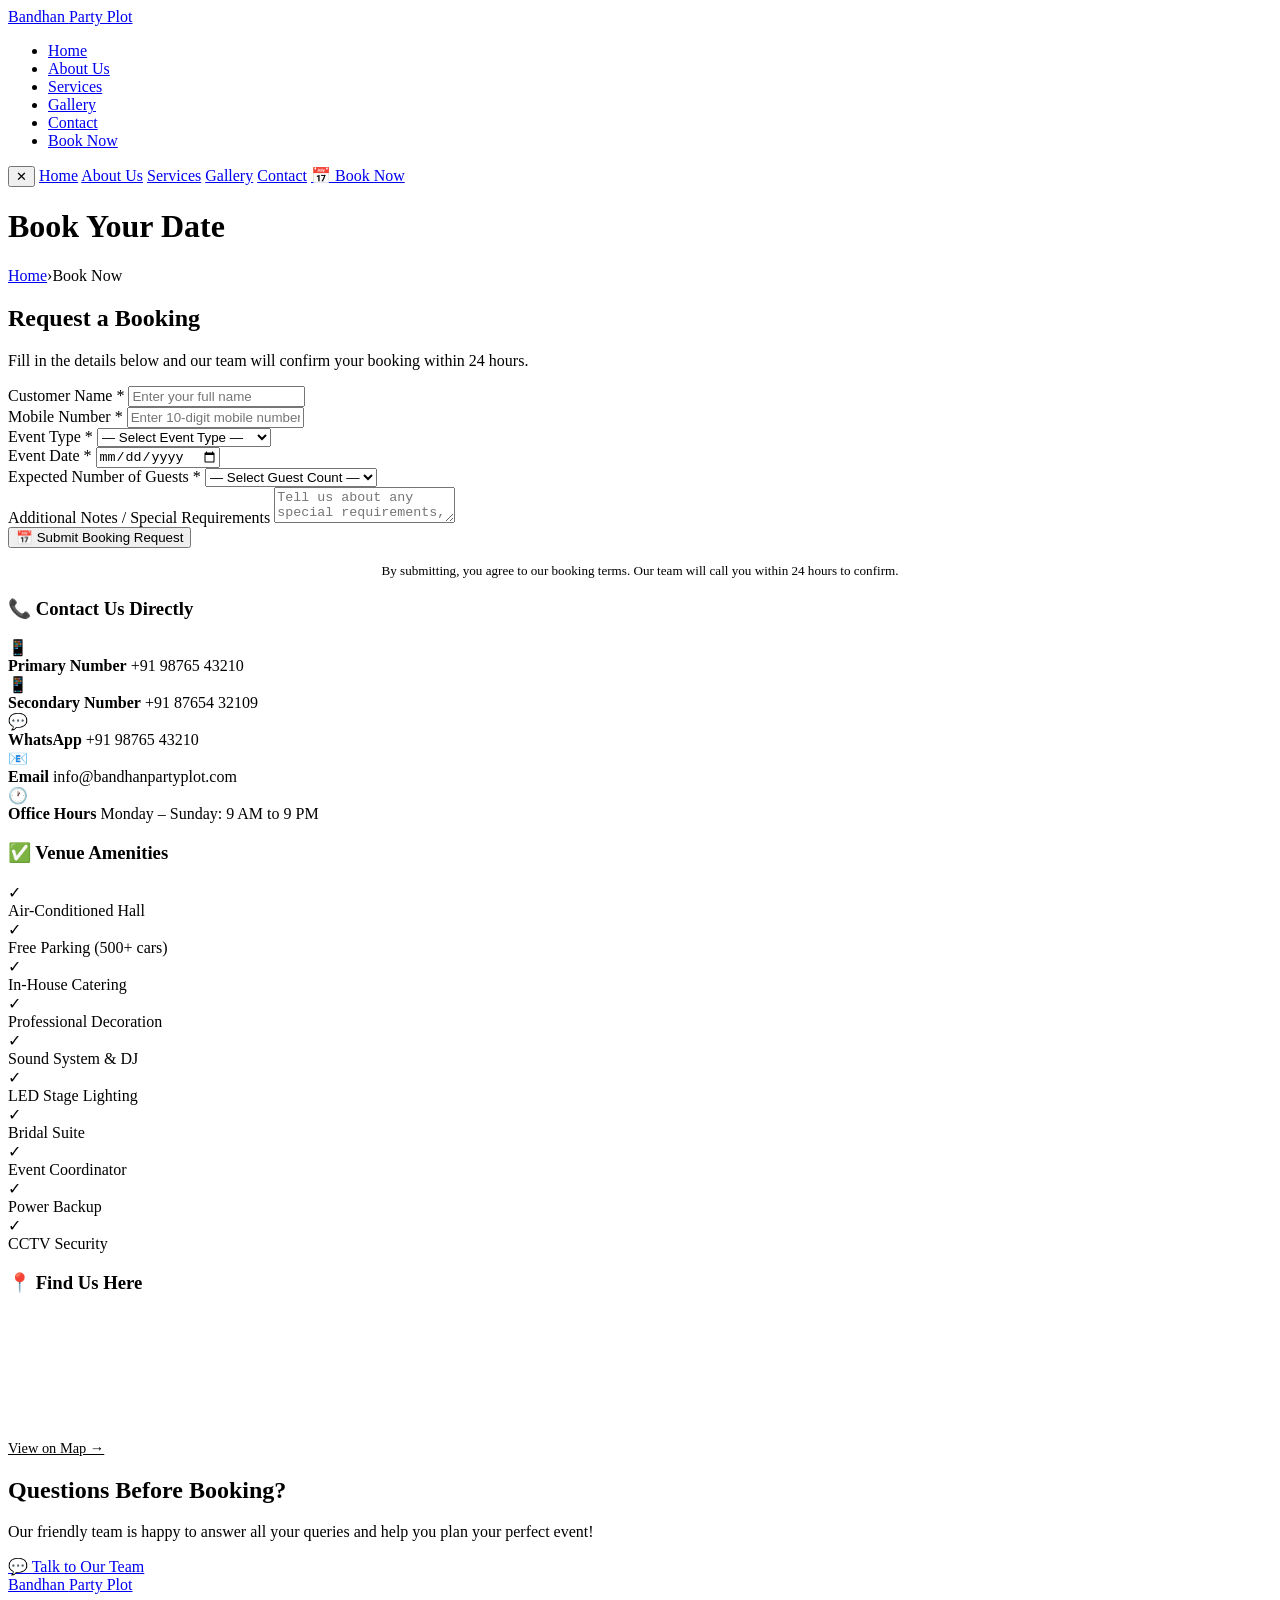
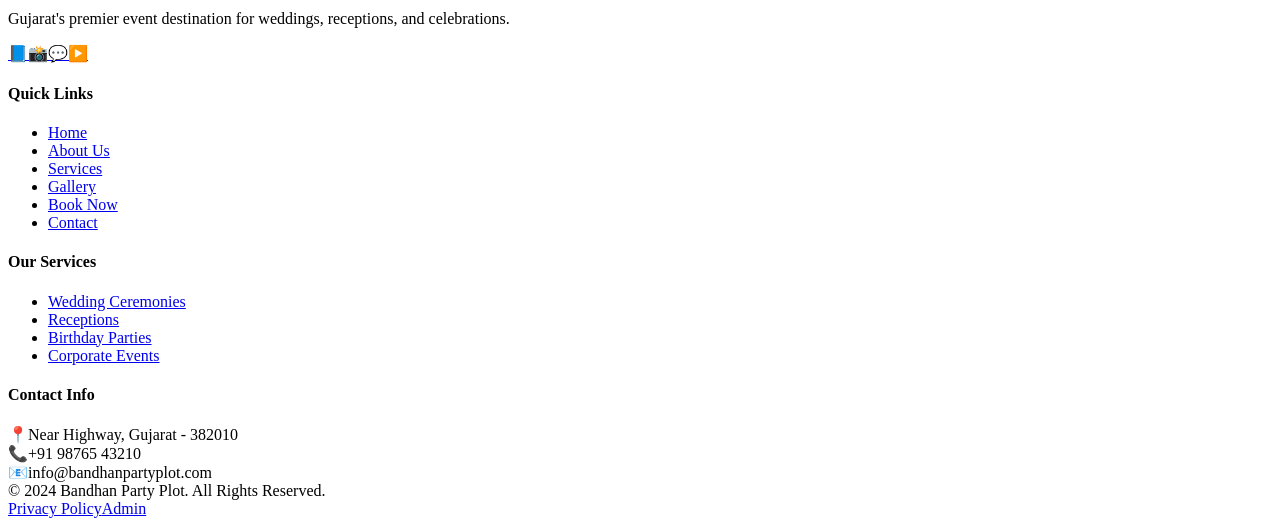
==== booking.html @ 80c77ca7 "Add files via upload" ====
<!DOCTYPE html>
<html lang="en">
<head>
  <meta charset="UTF-8" />
  <meta name="viewport" content="width=device-width, initial-scale=1.0" />
  <title>Book Now | Bandhan Party Plot - Reserve Your Event Date</title>
  <meta name="description" content="Book your event at Bandhan Party Plot online. Fill in your details and our team will confirm your booking within 24 hours. Easy online booking system." />
  <link rel="preconnect" href="https://fonts.googleapis.com" />
  <link rel="preconnect" href="https://fonts.gstatic.com" crossorigin />
  <link rel="stylesheet" href="css/style.css" />
  <link rel="icon" href="data:image/svg+xml,<svg xmlns='http://www.w3.org/2000/svg' viewBox='0 0 100 100'><text y='.9em' font-size='90'>🎪</text></svg>" />
</head>
<body>

<nav class="navbar" id="navbar">
  <div class="nav-container">
    <a href="index.html" class="nav-logo">Bandhan <span>Party Plot</span></a>
    <ul class="nav-links">
      <li><a href="index.html">Home</a></li>
      <li><a href="about.html">About Us</a></li>
      <li><a href="services.html">Services</a></li>
      <li><a href="gallery.html">Gallery</a></li>
      <li><a href="contact.html">Contact</a></li>
      <li><a href="booking.html" class="nav-cta active">Book Now</a></li>
    </ul>
    <div class="hamburger" id="hamburger"><span></span><span></span><span></span></div>
  </div>
</nav>

<div class="mobile-nav" id="mobileNav">
  <button class="mobile-nav-close" id="mobileNavClose">✕</button>
  <a href="index.html">Home</a>
  <a href="about.html">About Us</a>
  <a href="services.html">Services</a>
  <a href="gallery.html">Gallery</a>
  <a href="contact.html">Contact</a>
  <a href="booking.html">📅 Book Now</a>
</div>

<div class="page-hero">
  <div class="page-hero-content">
    <h1>Book Your Date</h1>
    <div class="breadcrumb">
      <a href="index.html">Home</a><span>›</span><span>Book Now</span>
    </div>
  </div>
</div>

<section class="booking-page section-padding">
  <div class="container">
    <div class="booking-layout">

      <!-- Booking Form -->
      <div class="booking-form-card">
        <h2>Request a Booking</h2>
        <p>Fill in the details below and our team will confirm your booking within 24 hours.</p>

        <div class="success-message" id="bookingSuccess"></div>
        <div class="error-message" id="bookingError"></div>

        <form id="bookingForm" novalidate>
          <div class="form-group">
            <label>Customer Name <span>*</span></label>
            <input type="text" id="customerName" class="form-control" placeholder="Enter your full name" required />
          </div>

          <div class="form-group">
            <label>Mobile Number <span>*</span></label>
            <input type="tel" id="mobileNumber" class="form-control" placeholder="Enter 10-digit mobile number" maxlength="10" required />
          </div>

          <div class="form-row">
            <div class="form-group">
              <label>Event Type <span>*</span></label>
              <select id="eventType" class="form-control" required>
                <option value="">— Select Event Type —</option>
                <option value="Wedding">💍 Wedding</option>
                <option value="Reception">🥂 Reception</option>
                <option value="Engagement">💎 Engagement</option>
                <option value="Birthday Party">🎂 Birthday Party</option>
                <option value="Anniversary">❤️ Anniversary</option>
                <option value="Corporate Event">🏢 Corporate Event</option>
                <option value="Cultural Program">🎭 Cultural Program</option>
                <option value="Family Gathering">👨‍👩‍👧‍👦 Family Gathering</option>
                <option value="Puja / Religious Event">🕌 Puja / Religious Event</option>
                <option value="Other">📋 Other</option>
              </select>
            </div>
            <div class="form-group">
              <label>Event Date <span>*</span></label>
              <input type="date" id="eventDate" class="form-control" required />
            </div>
          </div>

          <div class="form-group">
            <label>Expected Number of Guests <span>*</span></label>
            <select id="numGuests" class="form-control" required>
              <option value="">— Select Guest Count —</option>
              <option value="50-100">50 – 100 Guests</option>
              <option value="100-200">100 – 200 Guests</option>
              <option value="200-350">200 – 350 Guests</option>
              <option value="350-500">350 – 500 Guests</option>
              <option value="500-750">500 – 750 Guests</option>
              <option value="750-1000">750 – 1,000 Guests</option>
              <option value="1000-1500">1,000 – 1,500 Guests</option>
              <option value="1500+">1,500+ Guests</option>
            </select>
          </div>

          <div class="form-group">
            <label>Additional Notes / Special Requirements</label>
            <textarea id="notes" class="form-control" placeholder="Tell us about any special requirements, decoration preferences, catering needs, or specific arrangements you'd like..."></textarea>
          </div>

          <button type="submit" class="form-submit-btn">
            📅 Submit Booking Request
          </button>

          <p style="text-align:center;margin-top:15px;font-size:0.82rem;color:var(--gray);">
            By submitting, you agree to our booking terms. Our team will call you within 24 hours to confirm.
          </p>
        </form>
      </div>

      <!-- Sidebar -->
      <div class="booking-sidebar">
        <div class="sidebar-card">
          <h3>📞 Contact Us Directly</h3>
          <div class="contact-info-item">
            <span class="contact-info-icon">📱</span>
            <div>
              <strong>Primary Number</strong>
              <span>+91 98765 43210</span>
            </div>
          </div>
          <div class="contact-info-item">
            <span class="contact-info-icon">📱</span>
            <div>
              <strong>Secondary Number</strong>
              <span>+91 87654 32109</span>
            </div>
          </div>
          <div class="contact-info-item">
            <span class="contact-info-icon">💬</span>
            <div>
              <strong>WhatsApp</strong>
              <span>+91 98765 43210</span>
            </div>
          </div>
          <div class="contact-info-item">
            <span class="contact-info-icon">📧</span>
            <div>
              <strong>Email</strong>
              <span>info@bandhanpartyplot.com</span>
            </div>
          </div>
          <div class="contact-info-item">
            <span class="contact-info-icon">🕐</span>
            <div>
              <strong>Office Hours</strong>
              <span>Monday – Sunday: 9 AM to 9 PM</span>
            </div>
          </div>
        </div>

        <div class="sidebar-card">
          <h3>✅ Venue Amenities</h3>
          <div class="amenities-list">
            <div class="amenity-item"><div class="amenity-check">✓</div>Air-Conditioned Hall</div>
            <div class="amenity-item"><div class="amenity-check">✓</div>Free Parking (500+ cars)</div>
            <div class="amenity-item"><div class="amenity-check">✓</div>In-House Catering</div>
            <div class="amenity-item"><div class="amenity-check">✓</div>Professional Decoration</div>
            <div class="amenity-item"><div class="amenity-check">✓</div>Sound System & DJ</div>
            <div class="amenity-item"><div class="amenity-check">✓</div>LED Stage Lighting</div>
            <div class="amenity-item"><div class="amenity-check">✓</div>Bridal Suite</div>
            <div class="amenity-item"><div class="amenity-check">✓</div>Event Coordinator</div>
            <div class="amenity-item"><div class="amenity-check">✓</div>Power Backup</div>
            <div class="amenity-item"><div class="amenity-check">✓</div>CCTV Security</div>
          </div>
        </div>

        <div class="sidebar-card" style="background:linear-gradient(135deg,var(--maroon),var(--maroon-dark));color:var(--white);">
          <h3 style="color:var(--gold-light);">📍 Find Us Here</h3>
          <p style="color:rgba(255,255,255,0.8);font-size:0.9rem;line-height:1.7;">
            Near Highway, Opposite City Mall,<br>
            Gujarat – 382010<br><br>
            <strong style="color:var(--gold);">Landmark:</strong> Next to Petrol Pump, City Entry Road
          </p>
          <a href="contact.html" style="display:inline-block;margin-top:15px;color:var(--gold-light);font-size:0.9rem;text-decoration:underline;">View on Map →</a>
        </div>
      </div>

    </div>
  </div>
</section>

<section class="cta-section">
  <div class="container">
    <h2>Questions Before Booking?</h2>
    <p>Our friendly team is happy to answer all your queries and help you plan your perfect event!</p>
    <a href="contact.html" class="btn btn-lg">💬 Talk to Our Team</a>
  </div>
</section>

<footer>
  <div class="footer-main">
    <div class="container">
      <div class="footer-grid">
        <div class="footer-brand">
          <a href="index.html" class="nav-logo">Bandhan <span>Party Plot</span></a>
          <p>Gujarat's premier event destination for weddings, receptions, and celebrations.</p>
          <div class="footer-social">
            <a href="#">📘</a><a href="#">📸</a><a href="#">💬</a><a href="#">▶️</a>
          </div>
        </div>
        <div class="footer-col">
          <h4>Quick Links</h4>
          <ul class="footer-links">
            <li><a href="index.html">Home</a></li>
            <li><a href="about.html">About Us</a></li>
            <li><a href="services.html">Services</a></li>
            <li><a href="gallery.html">Gallery</a></li>
            <li><a href="booking.html">Book Now</a></li>
            <li><a href="contact.html">Contact</a></li>
          </ul>
        </div>
        <div class="footer-col">
          <h4>Our Services</h4>
          <ul class="footer-links">
            <li><a href="services.html">Wedding Ceremonies</a></li>
            <li><a href="services.html">Receptions</a></li>
            <li><a href="services.html">Birthday Parties</a></li>
            <li><a href="services.html">Corporate Events</a></li>
          </ul>
        </div>
        <div class="footer-col">
          <h4>Contact Info</h4>
          <div class="footer-contact-item"><span>📍</span><span>Near Highway, Gujarat - 382010</span></div>
          <div class="footer-contact-item"><span>📞</span><span>+91 98765 43210</span></div>
          <div class="footer-contact-item"><span>📧</span><span>info@bandhanpartyplot.com</span></div>
        </div>
      </div>
    </div>
  </div>
  <div class="footer-bottom">
    <div class="container">
      <div class="footer-bottom-inner">
        <span>© 2024 Bandhan Party Plot. All Rights Reserved.</span>
        <div class="footer-bottom-links">
          <a href="#">Privacy Policy</a><a href="admin.html">Admin</a>
        </div>
      </div>
    </div>
  </div>
</footer>

<script src="js/main.js"></script>
</body>
</html>
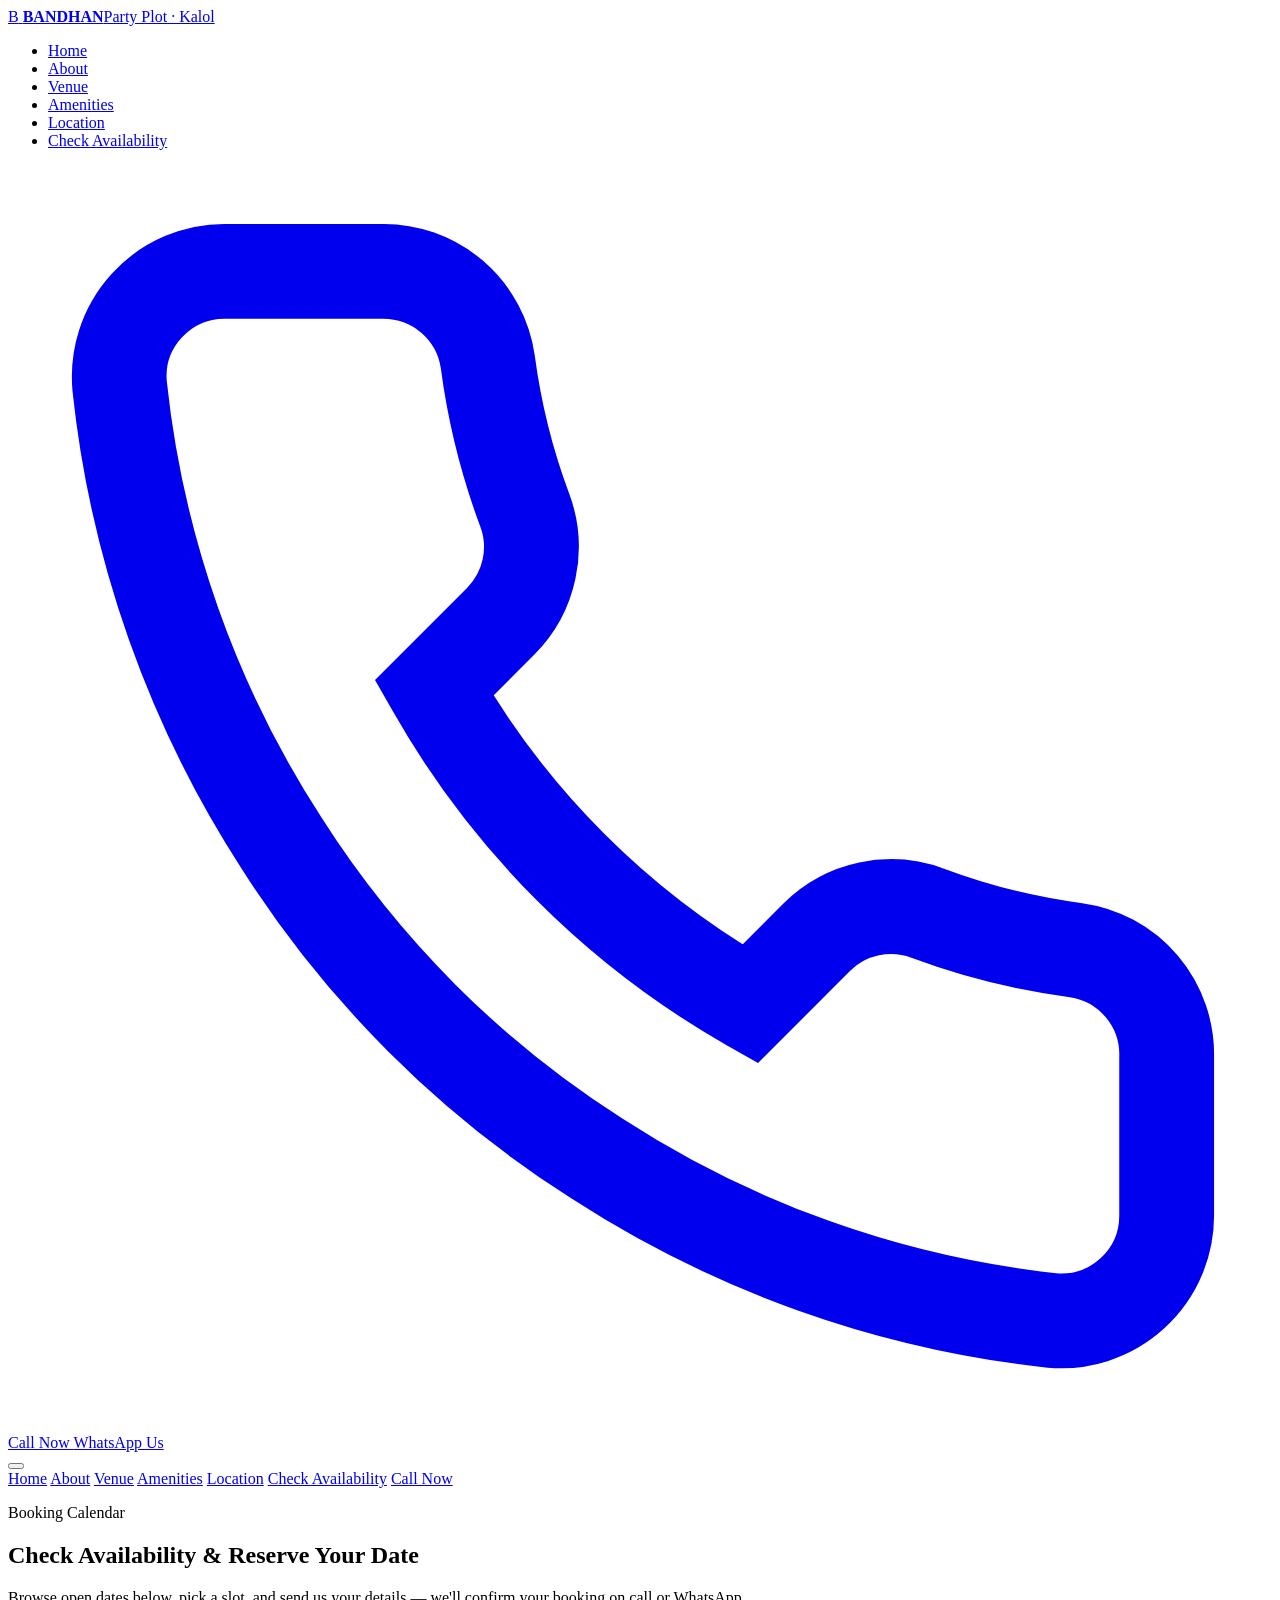
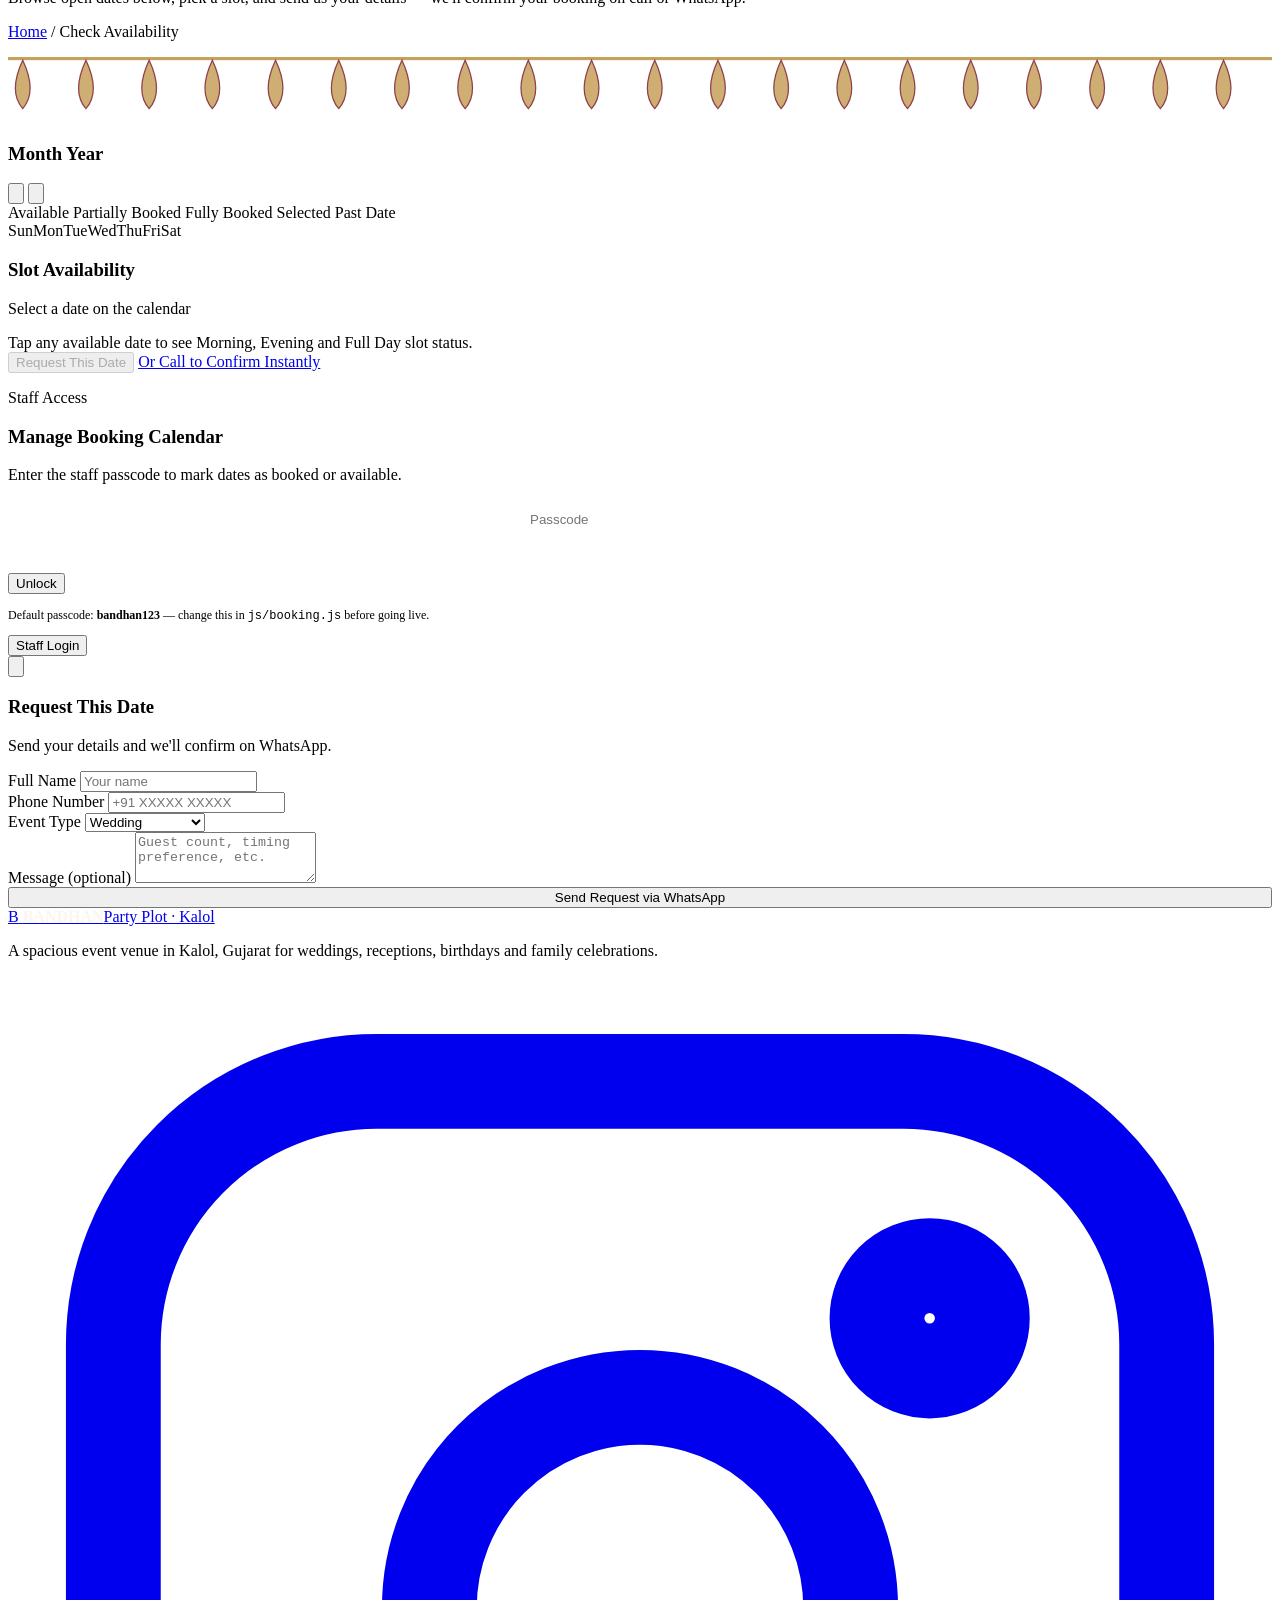
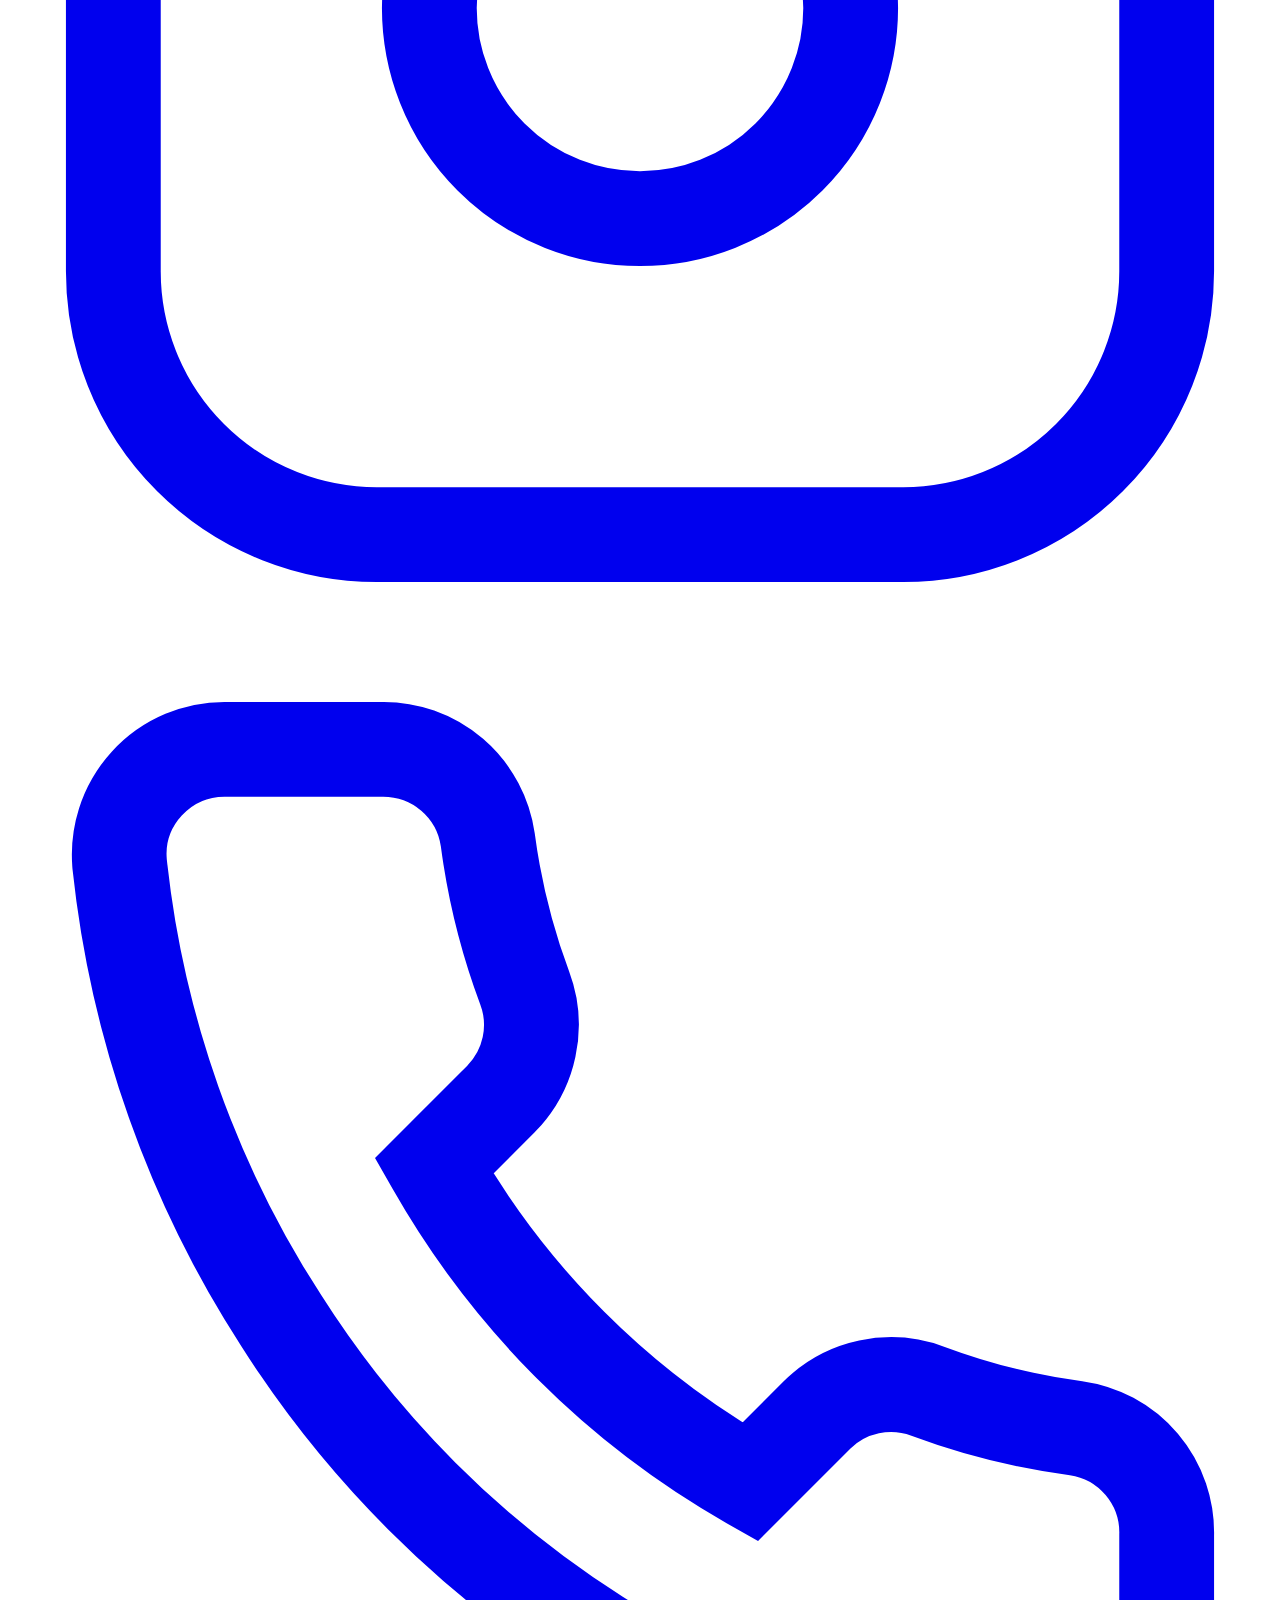
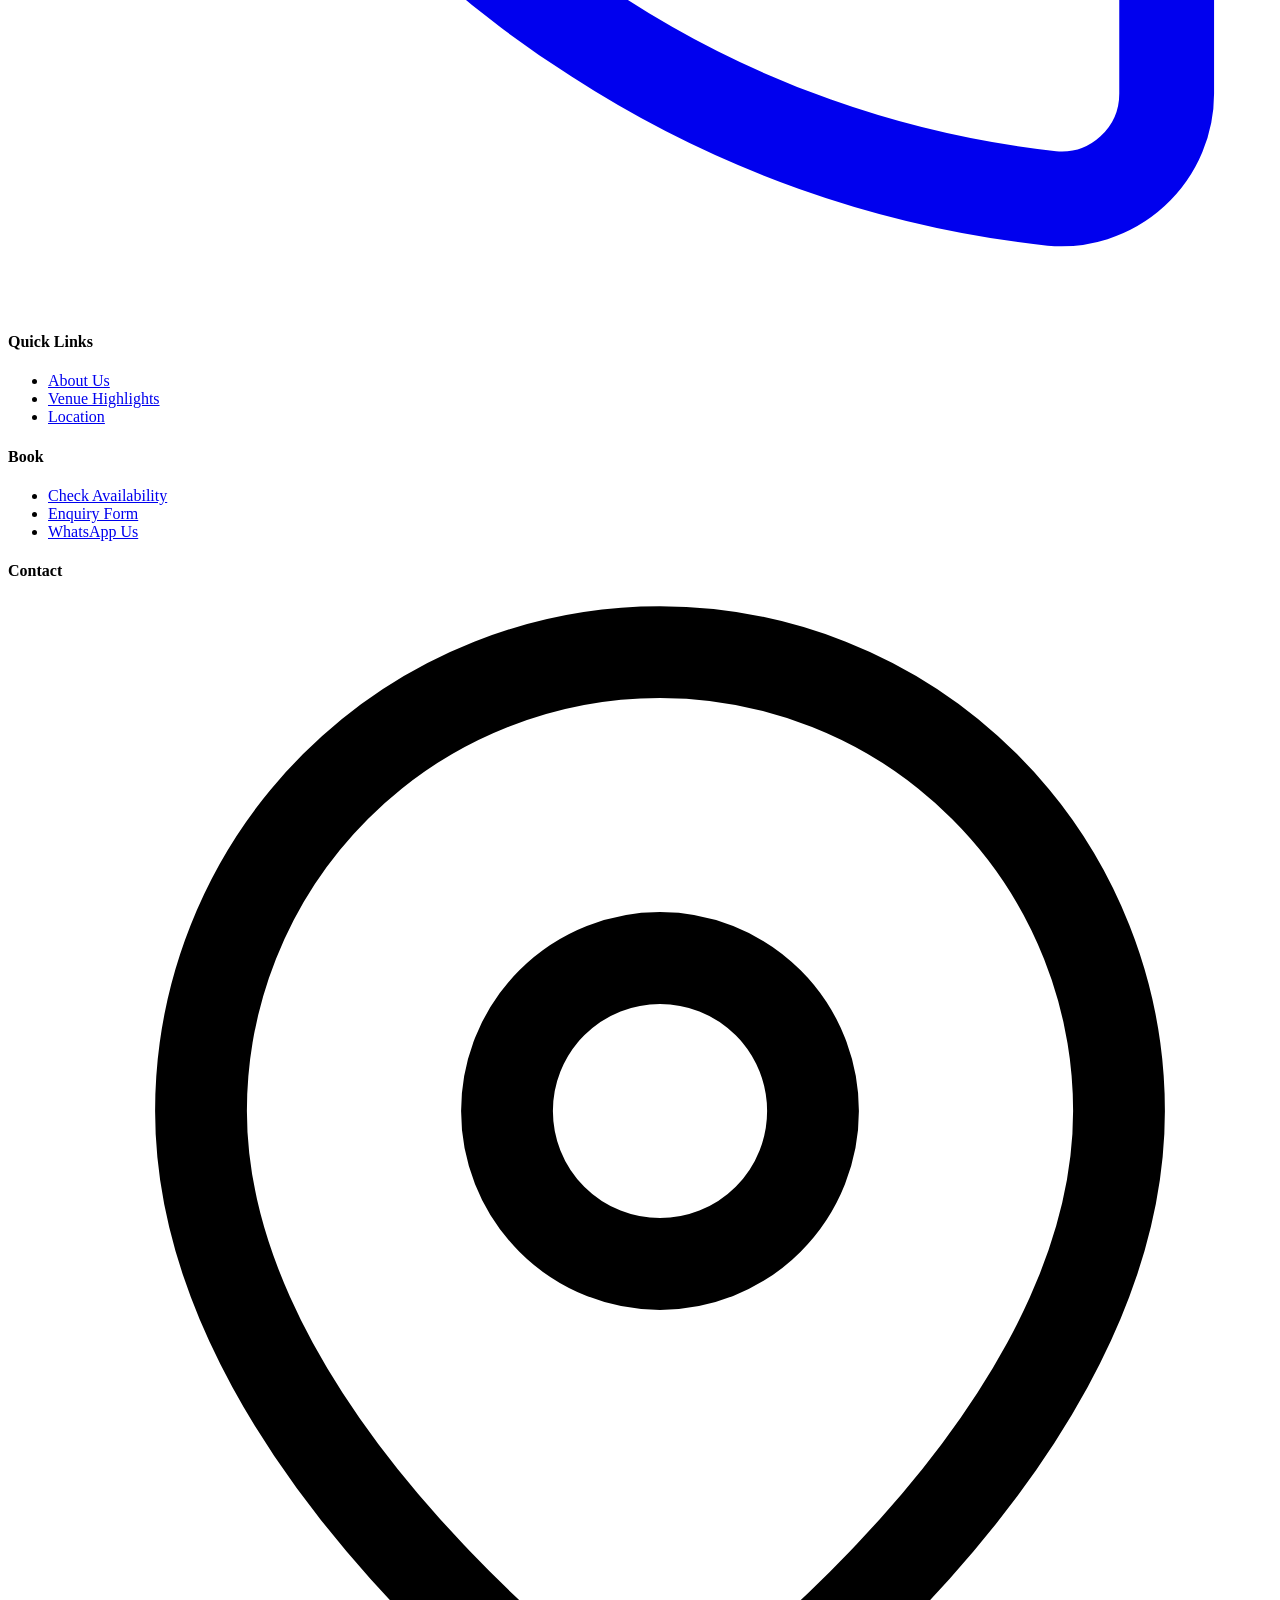
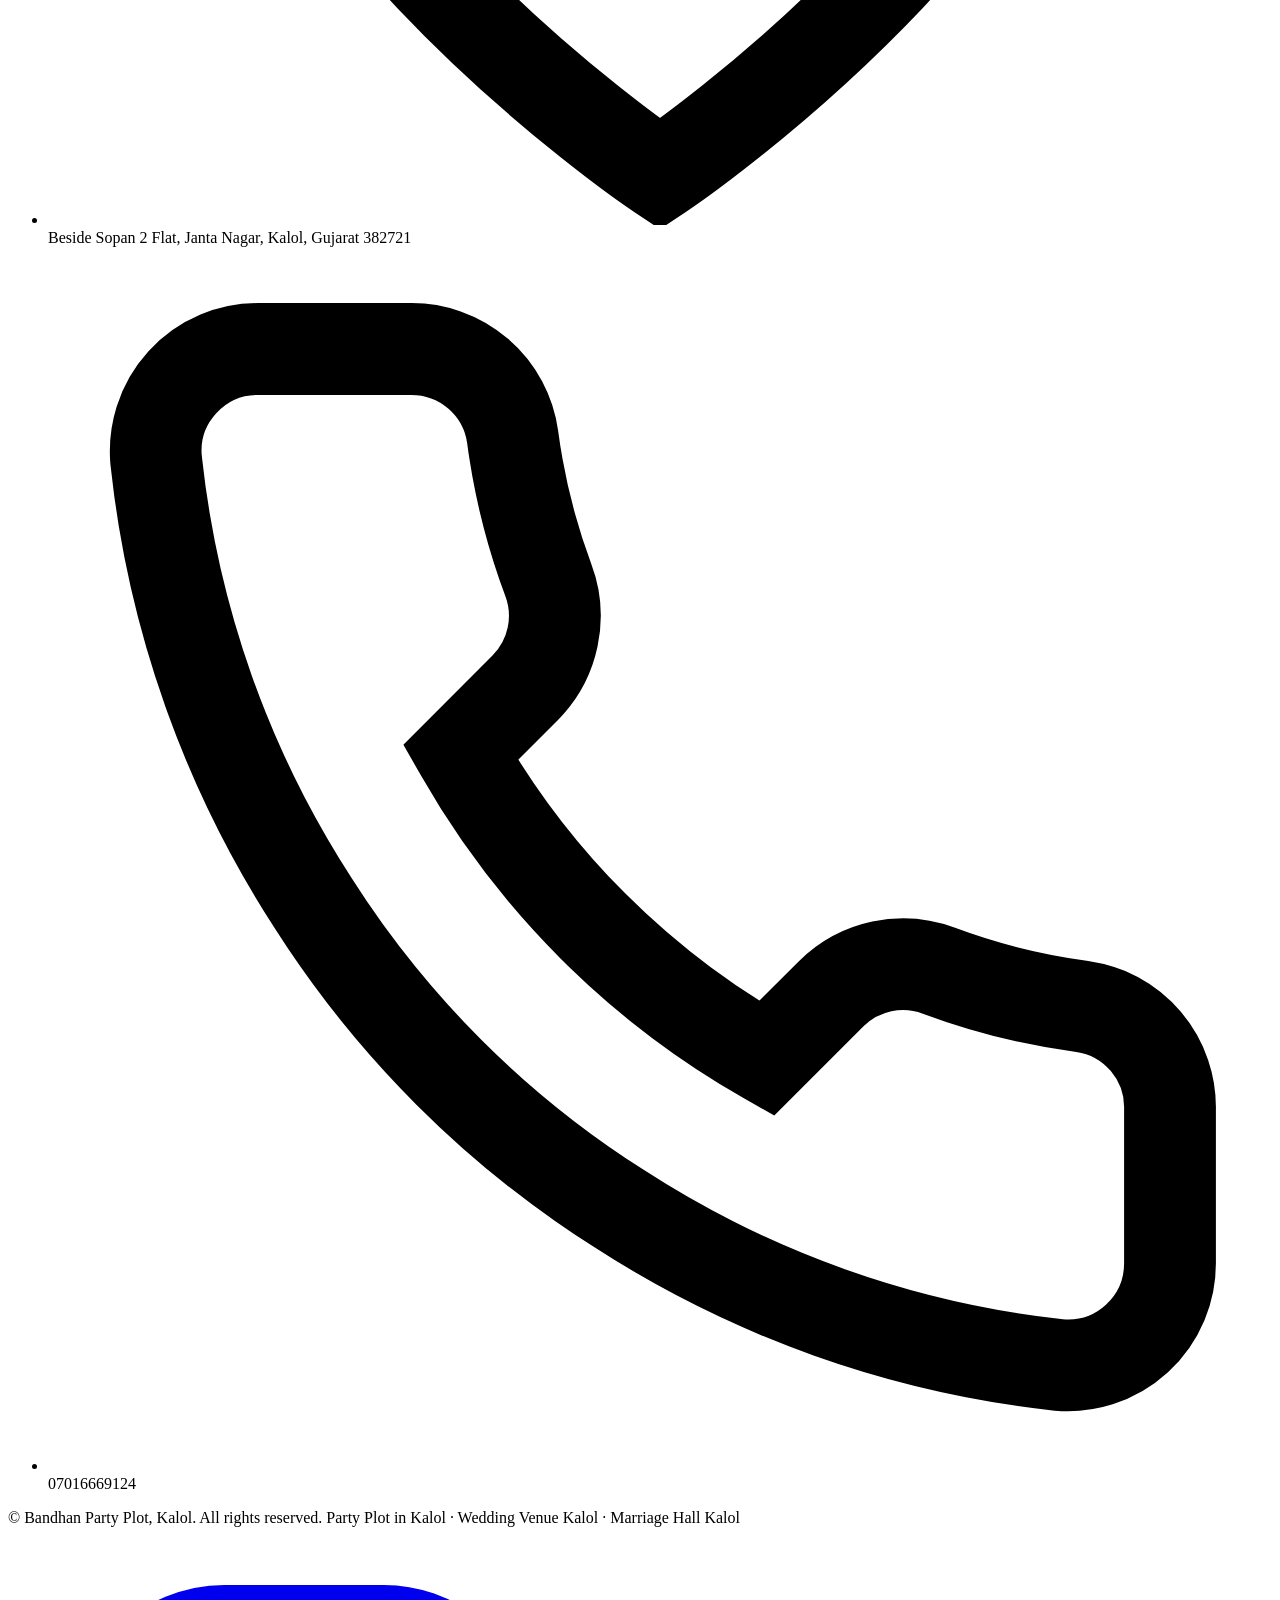
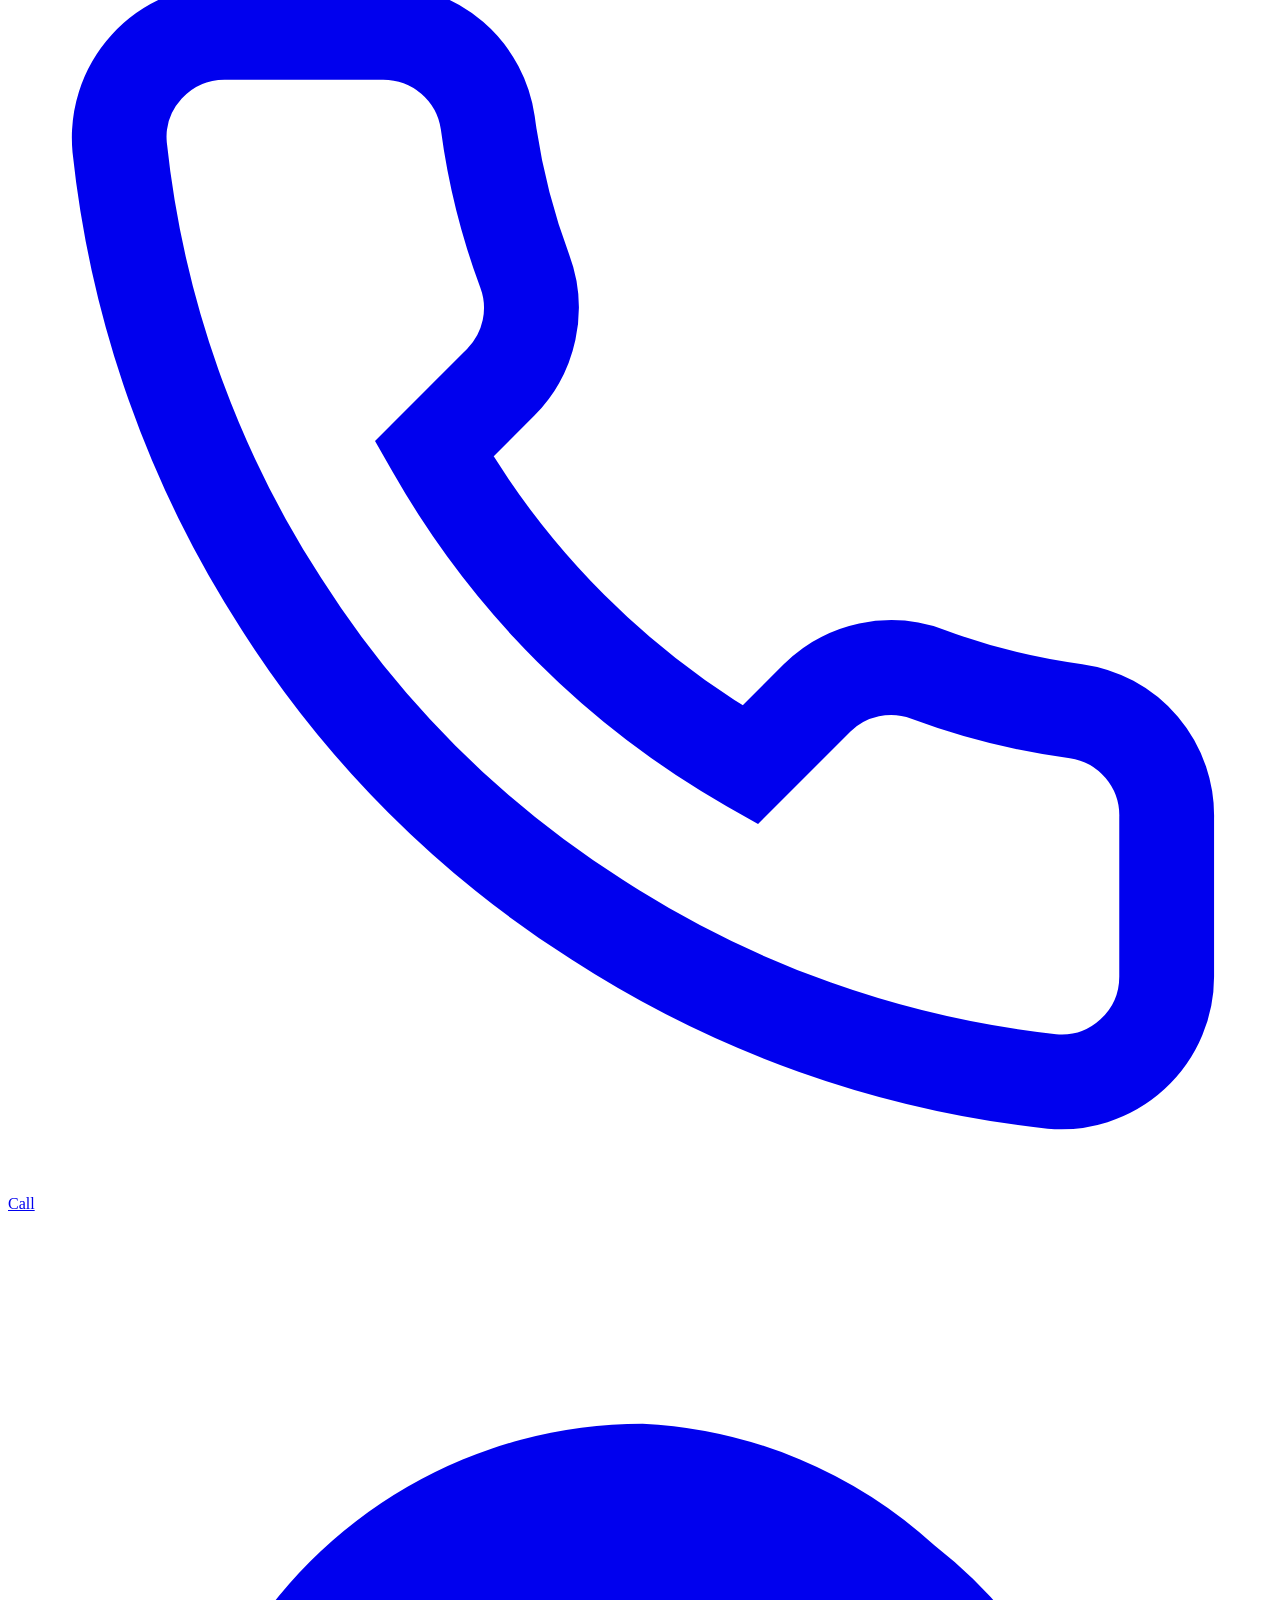
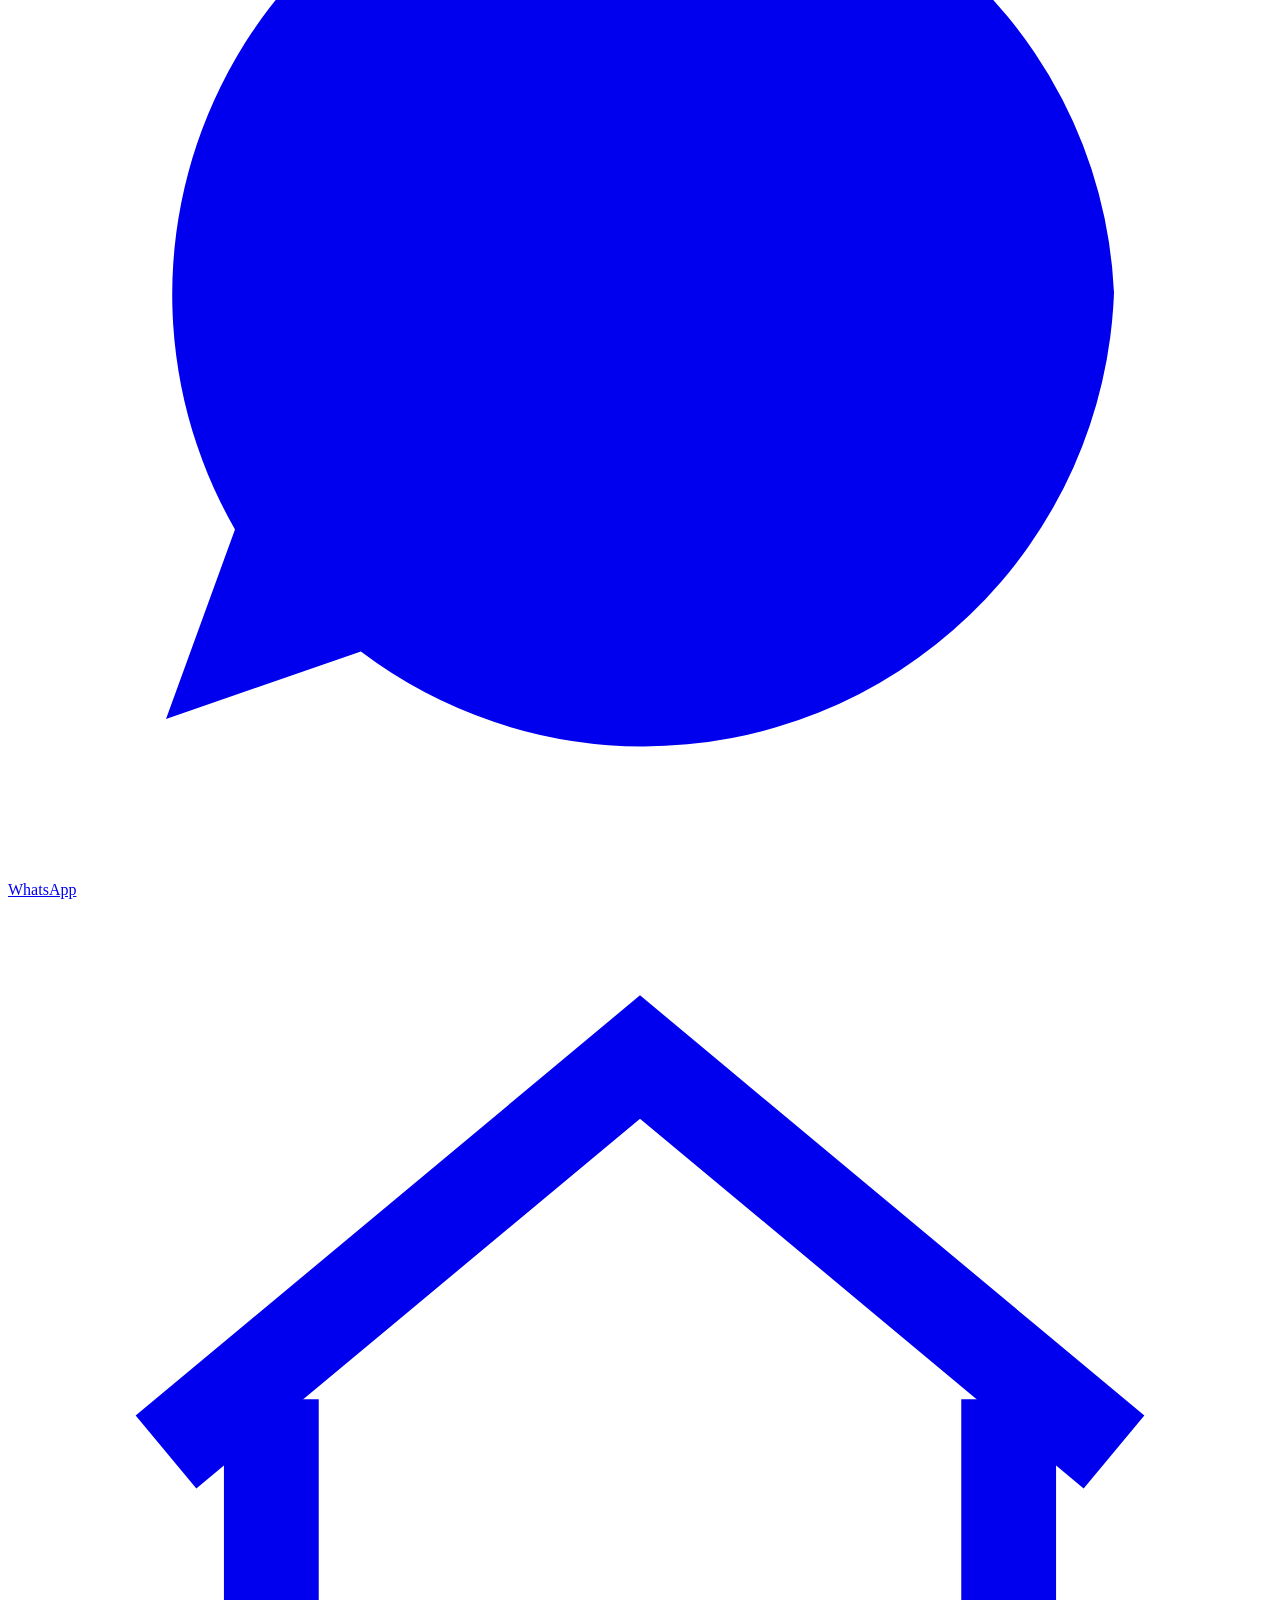
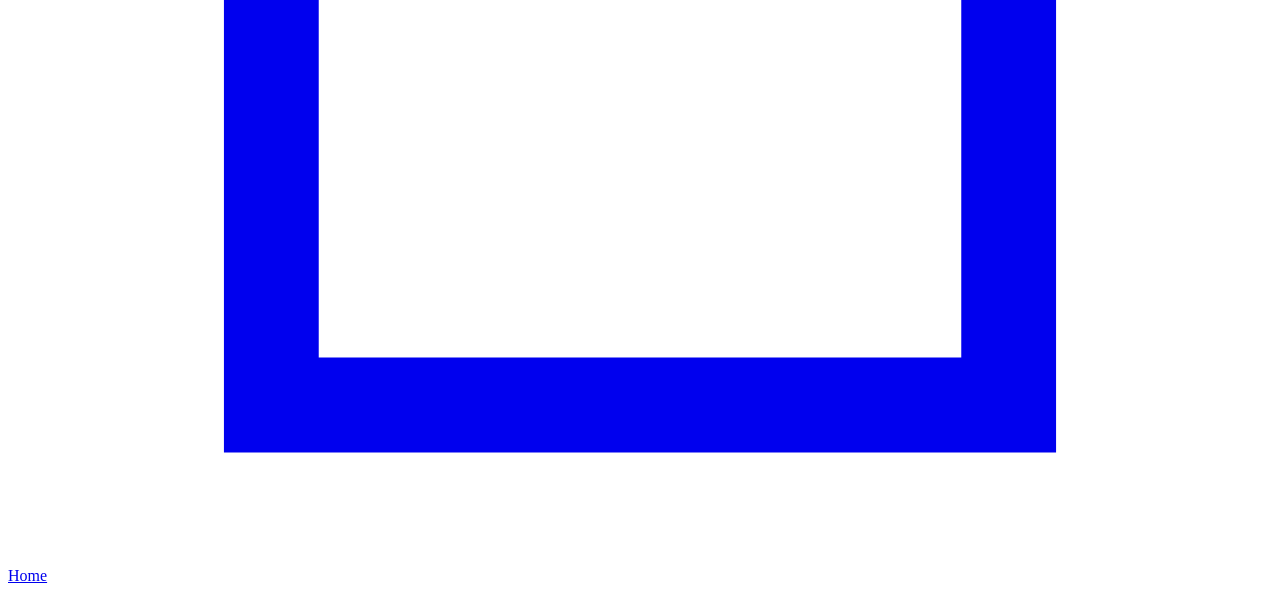
==== commit a289a0d6: "Update booking.html" ====
--- a/booking.html
+++ b/booking.html
@@ -1,259 +1,265 @@
 <!DOCTYPE html>
 <html lang="en">
 <head>
-  <meta charset="UTF-8" />
-  <meta name="viewport" content="width=device-width, initial-scale=1.0" />
-  <title>Book Now | Bandhan Party Plot - Reserve Your Event Date</title>
-  <meta name="description" content="Book your event at Bandhan Party Plot online. Fill in your details and our team will confirm your booking within 24 hours. Easy online booking system." />
-  <link rel="preconnect" href="https://fonts.googleapis.com" />
-  <link rel="preconnect" href="https://fonts.gstatic.com" crossorigin />
-  <link rel="stylesheet" href="css/style.css" />
-  <link rel="icon" href="data:image/svg+xml,<svg xmlns='http://www.w3.org/2000/svg' viewBox='0 0 100 100'><text y='.9em' font-size='90'>🎪</text></svg>" />
+<meta charset="UTF-8">
+<meta name="viewport" content="width=device-width, initial-scale=1.0">
+<title>Check Availability &amp; Book | BANDHAN PARTY PLOT, Kalol</title>
+<meta name="description" content="Check real-time slot availability and request your booking date at Bandhan Party Plot, Kalol, Gujarat.">
+<link rel="icon" href="data:image/svg+xml,%3Csvg xmlns='http://www.w3.org/2000/svg' viewBox='0 0 100 100'%3E%3Crect width='100' height='100' rx='20' fill='%230E241A'/%3E%3Ctext x='50' y='68' font-size='58' text-anchor='middle' fill='%23C6A15B' font-family='Georgia,serif'%3EB%3C/text%3E%3C/svg%3E">
+<link rel="preconnect" href="https://fonts.googleapis.com">
+<link rel="preconnect" href="https://fonts.gstatic.com" crossorigin>
+<link href="https://fonts.googleapis.com/css2?family=Marcellus&family=Cormorant+Garamond:ital,wght@0,500;0,600;1,500&family=Jost:wght@300;400;500;600;700&display=swap" rel="stylesheet">
+<link rel="stylesheet" href="css/style.css">
 </head>
 <body>
 
-<nav class="navbar" id="navbar">
-  <div class="nav-container">
-    <a href="index.html" class="nav-logo">Bandhan <span>Party Plot</span></a>
+<!-- ============ HEADER ============ -->
+<header id="siteHeader" class="solid">
+  <nav>
+    <a href="index.html" class="brand">
+      <span class="brand-mark">B</span>
+      <span class="brand-text"><b>BANDHAN</b><span>Party Plot · Kalol</span></span>
+    </a>
     <ul class="nav-links">
       <li><a href="index.html">Home</a></li>
-      <li><a href="about.html">About Us</a></li>
-      <li><a href="services.html">Services</a></li>
-      <li><a href="gallery.html">Gallery</a></li>
-      <li><a href="contact.html">Contact</a></li>
-      <li><a href="booking.html" class="nav-cta active">Book Now</a></li>
+      <li><a href="index.html#about">About</a></li>
+      <li><a href="index.html#highlights">Venue</a></li>
+      <li><a href="index.html#amenities">Amenities</a></li>
+      <li><a href="index.html#location">Location</a></li>
+      <li><a href="booking.html" class="active">Check Availability</a></li>
     </ul>
-    <div class="hamburger" id="hamburger"><span></span><span></span><span></span></div>
-  </div>
-</nav>
-
-<div class="mobile-nav" id="mobileNav">
-  <button class="mobile-nav-close" id="mobileNavClose">✕</button>
+    <div class="nav-cta">
+      <a href="tel:+917016669124" class="btn btn-outline">
+        <svg viewBox="0 0 24 24" fill="none" stroke="currentColor" stroke-width="1.8"><path d="M22 16.92v3a2 2 0 0 1-2.18 2 19.79 19.79 0 0 1-8.63-3.07 19.5 19.5 0 0 1-6-6 19.79 19.79 0 0 1-3.07-8.67A2 2 0 0 1 4.11 2h3a2 2 0 0 1 2 1.72c.127.96.361 1.903.7 2.81a2 2 0 0 1-.45 2.11L8.09 9.91a16 16 0 0 0 6 6l1.27-1.27a2 2 0 0 1 2.11-.45c.907.339 1.85.573 2.81.7A2 2 0 0 1 22 16.92z"/></svg>
+        Call Now
+      </a>
+      <a href="https://wa.me/917016669124" target="_blank" rel="noopener" class="btn btn-gold">WhatsApp Us</a>
+    </div>
+    <button class="burger" id="burgerBtn" aria-label="Menu"><span></span><span></span><span></span></button>
+  </nav>
+</header>
+
+<div class="mobile-drawer" id="mobileDrawer">
   <a href="index.html">Home</a>
-  <a href="about.html">About Us</a>
-  <a href="services.html">Services</a>
-  <a href="gallery.html">Gallery</a>
-  <a href="contact.html">Contact</a>
-  <a href="booking.html">📅 Book Now</a>
-</div>
-
-<div class="page-hero">
-  <div class="page-hero-content">
-    <h1>Book Your Date</h1>
-    <div class="breadcrumb">
-      <a href="index.html">Home</a><span>›</span><span>Book Now</span>
-    </div>
-  </div>
-</div>
-
-<section class="booking-page section-padding">
-  <div class="container">
+  <a href="index.html#about">About</a>
+  <a href="index.html#highlights">Venue</a>
+  <a href="index.html#amenities">Amenities</a>
+  <a href="index.html#location">Location</a>
+  <a href="booking.html">Check Availability</a>
+  <a href="tel:+917016669124" class="btn btn-gold" style="margin-top:10px;">Call Now</a>
+</div>
+
+<!-- ============ PAGE HERO ============ -->
+<section class="page-hero">
+  <div class="wrap">
+    <p class="eyebrow">Booking Calendar</p>
+    <h1>Check Availability &amp; Reserve Your Date</h1>
+    <p class="lead quote-font">Browse open dates below, pick a slot, and send us your details — we'll confirm your booking on call or WhatsApp.</p>
+    <p class="breadcrumb"><a href="index.html">Home</a> / Check Availability</p>
+  </div>
+</section>
+
+<div class="toran dark" aria-hidden="true">
+  <svg viewBox="0 0 1200 60" preserveAspectRatio="none" xmlns="http://www.w3.org/2000/svg">
+    <rect x="0" y="0" width="1200" height="3" fill="#C6A15B"/>
+    <g fill="#C6A15B" stroke="#7C1F2B" stroke-width="1.2" opacity=".85">
+      <path d="M14 3 q14 30 0 46 q-14 -16 0 -46 Z"/><path d="M74 3 q14 30 0 46 q-14 -16 0 -46 Z"/><path d="M134 3 q14 30 0 46 q-14 -16 0 -46 Z"/>
+      <path d="M194 3 q14 30 0 46 q-14 -16 0 -46 Z"/><path d="M254 3 q14 30 0 46 q-14 -16 0 -46 Z"/><path d="M314 3 q14 30 0 46 q-14 -16 0 -46 Z"/>
+      <path d="M374 3 q14 30 0 46 q-14 -16 0 -46 Z"/><path d="M434 3 q14 30 0 46 q-14 -16 0 -46 Z"/><path d="M494 3 q14 30 0 46 q-14 -16 0 -46 Z"/>
+      <path d="M554 3 q14 30 0 46 q-14 -16 0 -46 Z"/><path d="M614 3 q14 30 0 46 q-14 -16 0 -46 Z"/><path d="M674 3 q14 30 0 46 q-14 -16 0 -46 Z"/>
+      <path d="M734 3 q14 30 0 46 q-14 -16 0 -46 Z"/><path d="M794 3 q14 30 0 46 q-14 -16 0 -46 Z"/><path d="M854 3 q14 30 0 46 q-14 -16 0 -46 Z"/>
+      <path d="M914 3 q14 30 0 46 q-14 -16 0 -46 Z"/><path d="M974 3 q14 30 0 46 q-14 -16 0 -46 Z"/><path d="M1034 3 q14 30 0 46 q-14 -16 0 -46 Z"/>
+      <path d="M1094 3 q14 30 0 46 q-14 -16 0 -46 Z"/><path d="M1154 3 q14 30 0 46 q-14 -16 0 -46 Z"/>
+    </g>
+  </svg>
+</div>
+
+<!-- ============ BOOKING SYSTEM ============ -->
+<section class="booking-shell">
+  <div class="wrap">
     <div class="booking-layout">
 
-      <!-- Booking Form -->
-      <div class="booking-form-card">
-        <h2>Request a Booking</h2>
-        <p>Fill in the details below and our team will confirm your booking within 24 hours.</p>
-
-        <div class="success-message" id="bookingSuccess"></div>
-        <div class="error-message" id="bookingError"></div>
-
-        <form id="bookingForm" novalidate>
-          <div class="form-group">
-            <label>Customer Name <span>*</span></label>
-            <input type="text" id="customerName" class="form-control" placeholder="Enter your full name" required />
-          </div>
-
-          <div class="form-group">
-            <label>Mobile Number <span>*</span></label>
-            <input type="tel" id="mobileNumber" class="form-control" placeholder="Enter 10-digit mobile number" maxlength="10" required />
-          </div>
-
-          <div class="form-row">
-            <div class="form-group">
-              <label>Event Type <span>*</span></label>
-              <select id="eventType" class="form-control" required>
-                <option value="">— Select Event Type —</option>
-                <option value="Wedding">💍 Wedding</option>
-                <option value="Reception">🥂 Reception</option>
-                <option value="Engagement">💎 Engagement</option>
-                <option value="Birthday Party">🎂 Birthday Party</option>
-                <option value="Anniversary">❤️ Anniversary</option>
-                <option value="Corporate Event">🏢 Corporate Event</option>
-                <option value="Cultural Program">🎭 Cultural Program</option>
-                <option value="Family Gathering">👨‍👩‍👧‍👦 Family Gathering</option>
-                <option value="Puja / Religious Event">🕌 Puja / Religious Event</option>
-                <option value="Other">📋 Other</option>
-              </select>
-            </div>
-            <div class="form-group">
-              <label>Event Date <span>*</span></label>
-              <input type="date" id="eventDate" class="form-control" required />
-            </div>
-          </div>
-
-          <div class="form-group">
-            <label>Expected Number of Guests <span>*</span></label>
-            <select id="numGuests" class="form-control" required>
-              <option value="">— Select Guest Count —</option>
-              <option value="50-100">50 – 100 Guests</option>
-              <option value="100-200">100 – 200 Guests</option>
-              <option value="200-350">200 – 350 Guests</option>
-              <option value="350-500">350 – 500 Guests</option>
-              <option value="500-750">500 – 750 Guests</option>
-              <option value="750-1000">750 – 1,000 Guests</option>
-              <option value="1000-1500">1,000 – 1,500 Guests</option>
-              <option value="1500+">1,500+ Guests</option>
+      <!-- Calendar -->
+      <div class="cal-card reveal in">
+        <div class="cal-head">
+          <h3 id="calTitle">Month Year</h3>
+          <div class="cal-nav">
+            <button id="prevMonth" aria-label="Previous month"><svg viewBox="0 0 24 24" fill="none" stroke="currentColor" stroke-width="2"><polyline points="15 18 9 12 15 6"/></svg></button>
+            <button id="nextMonth" aria-label="Next month"><svg viewBox="0 0 24 24" fill="none" stroke="currentColor" stroke-width="2"><polyline points="9 18 15 12 9 6"/></svg></button>
+          </div>
+        </div>
+        <div class="cal-legend">
+          <span class="leg-item"><span class="leg-dot available"></span>Available</span>
+          <span class="leg-item"><span class="leg-dot partial"></span>Partially Booked</span>
+          <span class="leg-item"><span class="leg-dot booked"></span>Fully Booked</span>
+          <span class="leg-item"><span class="leg-dot selected"></span>Selected</span>
+          <span class="leg-item"><span class="leg-dot past"></span>Past Date</span>
+        </div>
+        <div class="cal-grid">
+          <div class="cal-weekdays">
+            <span>Sun</span><span>Mon</span><span>Tue</span><span>Wed</span><span>Thu</span><span>Fri</span><span>Sat</span>
+          </div>
+          <div class="cal-days" id="calDays"><!-- rendered by booking.js --></div>
+        </div>
+      </div>
+
+      <!-- Slot panel -->
+      <aside class="slot-panel">
+        <h3>Slot Availability</h3>
+        <p class="sel-date" id="selDateLabel">Select a date on the calendar</p>
+        <ul class="slot-list" id="slotList"><!-- rendered by booking.js --></ul>
+        <div class="slot-empty-hint" id="slotHint">Tap any available date to see Morning, Evening and Full Day slot status.</div>
+        <button class="btn btn-maroon" id="requestBtn" disabled>Request This Date</button>
+        <a href="tel:+917016669124" class="btn btn-outline">Or Call to Confirm Instantly</a>
+      </aside>
+
+    </div>
+
+    <!-- ============ ADMIN PANEL (venue staff only) ============ -->
+    <div class="admin-panel hidden" id="adminPanel">
+      <div id="adminLocked">
+        <div class="lock-screen">
+          <p class="eyebrow" style="justify-content:center;">Staff Access</p>
+          <h3>Manage Booking Calendar</h3>
+          <p>Enter the staff passcode to mark dates as booked or available.</p>
+          <input type="password" id="adminPass" class="field" placeholder="Passcode" style="border:1px solid var(--line); padding:12px 14px; display:block; width:220px; margin:16px auto;">
+          <br>
+          <button class="btn btn-line btn-sm" id="adminUnlock">Unlock</button>
+          <p style="font-size:.75rem; margin-top:14px; color:var(--ink-soft);">Default passcode: <strong>bandhan123</strong> — change this in <code>js/booking.js</code> before going live.</p>
+        </div>
+      </div>
+      <div id="adminUnlocked" style="display:none;">
+        <h3>Manage Booking Calendar</h3>
+        <p>Update slot status for any date. Changes save to this browser only — see the README for connecting a shared backend.</p>
+        <div class="admin-row">
+          <div class="field">
+            <label>Date</label>
+            <input type="date" id="adminDate">
+          </div>
+          <div class="field">
+            <label>Slot</label>
+            <select id="adminSlot">
+              <option value="morning">Morning</option>
+              <option value="evening">Evening</option>
+              <option value="fullday">Full Day</option>
             </select>
           </div>
-
-          <div class="form-group">
-            <label>Additional Notes / Special Requirements</label>
-            <textarea id="notes" class="form-control" placeholder="Tell us about any special requirements, decoration preferences, catering needs, or specific arrangements you'd like..."></textarea>
-          </div>
-
-          <button type="submit" class="form-submit-btn">
-            📅 Submit Booking Request
-          </button>
-
-          <p style="text-align:center;margin-top:15px;font-size:0.82rem;color:var(--gray);">
-            By submitting, you agree to our booking terms. Our team will call you within 24 hours to confirm.
-          </p>
-        </form>
-      </div>
-
-      <!-- Sidebar -->
-      <div class="booking-sidebar">
-        <div class="sidebar-card">
-          <h3>📞 Contact Us Directly</h3>
-          <div class="contact-info-item">
-            <span class="contact-info-icon">📱</span>
-            <div>
-              <strong>Primary Number</strong>
-              <span>+91 98765 43210</span>
-            </div>
-          </div>
-          <div class="contact-info-item">
-            <span class="contact-info-icon">📱</span>
-            <div>
-              <strong>Secondary Number</strong>
-              <span>+91 87654 32109</span>
-            </div>
-          </div>
-          <div class="contact-info-item">
-            <span class="contact-info-icon">💬</span>
-            <div>
-              <strong>WhatsApp</strong>
-              <span>+91 98765 43210</span>
-            </div>
-          </div>
-          <div class="contact-info-item">
-            <span class="contact-info-icon">📧</span>
-            <div>
-              <strong>Email</strong>
-              <span>info@bandhanpartyplot.com</span>
-            </div>
-          </div>
-          <div class="contact-info-item">
-            <span class="contact-info-icon">🕐</span>
-            <div>
-              <strong>Office Hours</strong>
-              <span>Monday – Sunday: 9 AM to 9 PM</span>
-            </div>
-          </div>
-        </div>
-
-        <div class="sidebar-card">
-          <h3>✅ Venue Amenities</h3>
-          <div class="amenities-list">
-            <div class="amenity-item"><div class="amenity-check">✓</div>Air-Conditioned Hall</div>
-            <div class="amenity-item"><div class="amenity-check">✓</div>Free Parking (500+ cars)</div>
-            <div class="amenity-item"><div class="amenity-check">✓</div>In-House Catering</div>
-            <div class="amenity-item"><div class="amenity-check">✓</div>Professional Decoration</div>
-            <div class="amenity-item"><div class="amenity-check">✓</div>Sound System & DJ</div>
-            <div class="amenity-item"><div class="amenity-check">✓</div>LED Stage Lighting</div>
-            <div class="amenity-item"><div class="amenity-check">✓</div>Bridal Suite</div>
-            <div class="amenity-item"><div class="amenity-check">✓</div>Event Coordinator</div>
-            <div class="amenity-item"><div class="amenity-check">✓</div>Power Backup</div>
-            <div class="amenity-item"><div class="amenity-check">✓</div>CCTV Security</div>
-          </div>
-        </div>
-
-        <div class="sidebar-card" style="background:linear-gradient(135deg,var(--maroon),var(--maroon-dark));color:var(--white);">
-          <h3 style="color:var(--gold-light);">📍 Find Us Here</h3>
-          <p style="color:rgba(255,255,255,0.8);font-size:0.9rem;line-height:1.7;">
-            Near Highway, Opposite City Mall,<br>
-            Gujarat – 382010<br><br>
-            <strong style="color:var(--gold);">Landmark:</strong> Next to Petrol Pump, City Entry Road
-          </p>
-          <a href="contact.html" style="display:inline-block;margin-top:15px;color:var(--gold-light);font-size:0.9rem;text-decoration:underline;">View on Map →</a>
-        </div>
-      </div>
-
+          <div class="field">
+            <label>Status</label>
+            <select id="adminStatus">
+              <option value="available">Available</option>
+              <option value="booked">Booked</option>
+            </select>
+          </div>
+          <button class="btn btn-gold btn-sm" id="adminSave">Save</button>
+        </div>
+        <div class="admin-list" id="adminList"><!-- populated by booking.js --></div>
+      </div>
     </div>
   </div>
 </section>
 
-<section class="cta-section">
-  <div class="container">
-    <h2>Questions Before Booking?</h2>
-    <p>Our friendly team is happy to answer all your queries and help you plan your perfect event!</p>
-    <a href="contact.html" class="btn btn-lg">💬 Talk to Our Team</a>
-  </div>
-</section>
-
+<button class="admin-toggle" id="adminToggle">Staff Login</button>
+
+<!-- ============ REQUEST MODAL ============ -->
+<div class="modal-overlay" id="requestModal">
+  <div class="modal-box">
+    <button class="modal-close" id="modalClose"><svg viewBox="0 0 24 24" fill="none" stroke="currentColor" stroke-width="2"><line x1="18" y1="6" x2="6" y2="18"/><line x1="6" y1="6" x2="18" y2="18"/></svg></button>
+    <h3>Request This Date</h3>
+    <p class="sub-note" id="modalDateLine">Send your details and we'll confirm on WhatsApp.</p>
+    <form id="requestForm">
+      <div class="field">
+        <label for="rName">Full Name</label>
+        <input type="text" id="rName" required placeholder="Your name">
+      </div>
+      <div class="field">
+        <label for="rPhone">Phone Number</label>
+        <input type="tel" id="rPhone" required placeholder="+91 XXXXX XXXXX">
+      </div>
+      <div class="field">
+        <label for="rType">Event Type</label>
+        <select id="rType">
+          <option>Wedding</option>
+          <option>Reception</option>
+          <option>Birthday Party</option>
+          <option>Corporate Event</option>
+          <option>Family Function</option>
+          <option>Other</option>
+        </select>
+      </div>
+      <div class="field">
+        <label for="rMsg">Message (optional)</label>
+        <textarea id="rMsg" rows="3" placeholder="Guest count, timing preference, etc."></textarea>
+      </div>
+      <button type="submit" class="btn btn-maroon" style="width:100%;">Send Request via WhatsApp</button>
+    </form>
+  </div>
+</div>
+
+<!-- ============ FOOTER ============ -->
 <footer>
-  <div class="footer-main">
-    <div class="container">
-      <div class="footer-grid">
-        <div class="footer-brand">
-          <a href="index.html" class="nav-logo">Bandhan <span>Party Plot</span></a>
-          <p>Gujarat's premier event destination for weddings, receptions, and celebrations.</p>
-          <div class="footer-social">
-            <a href="#">📘</a><a href="#">📸</a><a href="#">💬</a><a href="#">▶️</a>
-          </div>
-        </div>
-        <div class="footer-col">
-          <h4>Quick Links</h4>
-          <ul class="footer-links">
-            <li><a href="index.html">Home</a></li>
-            <li><a href="about.html">About Us</a></li>
-            <li><a href="services.html">Services</a></li>
-            <li><a href="gallery.html">Gallery</a></li>
-            <li><a href="booking.html">Book Now</a></li>
-            <li><a href="contact.html">Contact</a></li>
-          </ul>
-        </div>
-        <div class="footer-col">
-          <h4>Our Services</h4>
-          <ul class="footer-links">
-            <li><a href="services.html">Wedding Ceremonies</a></li>
-            <li><a href="services.html">Receptions</a></li>
-            <li><a href="services.html">Birthday Parties</a></li>
-            <li><a href="services.html">Corporate Events</a></li>
-          </ul>
-        </div>
-        <div class="footer-col">
-          <h4>Contact Info</h4>
-          <div class="footer-contact-item"><span>📍</span><span>Near Highway, Gujarat - 382010</span></div>
-          <div class="footer-contact-item"><span>📞</span><span>+91 98765 43210</span></div>
-          <div class="footer-contact-item"><span>📧</span><span>info@bandhanpartyplot.com</span></div>
-        </div>
-      </div>
-    </div>
-  </div>
-  <div class="footer-bottom">
-    <div class="container">
-      <div class="footer-bottom-inner">
-        <span>© 2024 Bandhan Party Plot. All Rights Reserved.</span>
-        <div class="footer-bottom-links">
-          <a href="#">Privacy Policy</a><a href="admin.html">Admin</a>
-        </div>
-      </div>
-    </div>
+  <div class="wrap footer-top">
+    <div class="footer-brand">
+      <a href="index.html" class="brand">
+        <span class="brand-mark">B</span>
+        <span class="brand-text"><b style="color:#FBF6EC;">BANDHAN</b><span>Party Plot · Kalol</span></span>
+      </a>
+      <p>A spacious event venue in Kalol, Gujarat for weddings, receptions, birthdays and family celebrations.</p>
+      <div class="footer-social">
+        <a href="https://www.instagram.com/bandhan_party_plot_kalol/" target="_blank" rel="noopener" aria-label="Instagram">
+          <svg viewBox="0 0 24 24" fill="none" stroke="currentColor" stroke-width="1.8"><rect x="2" y="2" width="20" height="20" rx="5"/><circle cx="12" cy="12" r="4"/><circle cx="17.5" cy="6.5" r="1"/></svg>
+        </a>
+        <a href="tel:+917016669124" aria-label="Call">
+          <svg viewBox="0 0 24 24" fill="none" stroke="currentColor" stroke-width="1.8"><path d="M22 16.92v3a2 2 0 0 1-2.18 2 19.79 19.79 0 0 1-8.63-3.07 19.5 19.5 0 0 1-6-6 19.79 19.79 0 0 1-3.07-8.67A2 2 0 0 1 4.11 2h3a2 2 0 0 1 2 1.72c.127.96.361 1.903.7 2.81a2 2 0 0 1-.45 2.11L8.09 9.91a16 16 0 0 0 6 6l1.27-1.27a2 2 0 0 1 2.11-.45c.907.339 1.85.573 2.81.7A2 2 0 0 1 22 16.92z"/></svg>
+        </a>
+      </div>
+    </div>
+    <div>
+      <h4>Quick Links</h4>
+      <ul class="footer-links">
+        <li><a href="index.html#about">About Us</a></li>
+        <li><a href="index.html#highlights">Venue Highlights</a></li>
+        <li><a href="index.html#location">Location</a></li>
+      </ul>
+    </div>
+    <div>
+      <h4>Book</h4>
+      <ul class="footer-links">
+        <li><a href="booking.html">Check Availability</a></li>
+        <li><a href="index.html#contact">Enquiry Form</a></li>
+        <li><a href="https://wa.me/917016669124" target="_blank" rel="noopener">WhatsApp Us</a></li>
+      </ul>
+    </div>
+    <div>
+      <h4>Contact</h4>
+      <ul class="footer-contact">
+        <li><svg viewBox="0 0 24 24" fill="none" stroke="currentColor" stroke-width="1.8"><path d="M21 10c0 7-9 13-9 13s-9-6-9-13a9 9 0 0 1 18 0z"/><circle cx="12" cy="10" r="3"/></svg> Beside Sopan 2 Flat, Janta Nagar, Kalol, Gujarat 382721</li>
+        <li><svg viewBox="0 0 24 24" fill="none" stroke="currentColor" stroke-width="1.8"><path d="M22 16.92v3a2 2 0 0 1-2.18 2 19.79 19.79 0 0 1-8.63-3.07 19.5 19.5 0 0 1-6-6 19.79 19.79 0 0 1-3.07-8.67A2 2 0 0 1 4.11 2h3a2 2 0 0 1 2 1.72c.127.96.361 1.903.7 2.81a2 2 0 0 1-.45 2.11L8.09 9.91a16 16 0 0 0 6 6l1.27-1.27a2 2 0 0 1 2.11-.45c.907.339 1.85.573 2.81.7A2 2 0 0 1 22 16.92z"/></svg> 07016669124</li>
+      </ul>
+    </div>
+  </div>
+  <div class="wrap footer-bottom">
+    <span>&copy; <span id="year"></span> Bandhan Party Plot, Kalol. All rights reserved.</span>
+    <span>Party Plot in Kalol &middot; Wedding Venue Kalol &middot; Marriage Hall Kalol</span>
   </div>
 </footer>
 
+<div class="mobile-bar">
+  <a href="tel:+917016669124" class="call">
+    <svg viewBox="0 0 24 24" fill="none" stroke="currentColor" stroke-width="1.8"><path d="M22 16.92v3a2 2 0 0 1-2.18 2 19.79 19.79 0 0 1-8.63-3.07 19.5 19.5 0 0 1-6-6 19.79 19.79 0 0 1-3.07-8.67A2 2 0 0 1 4.11 2h3a2 2 0 0 1 2 1.72c.127.96.361 1.903.7 2.81a2 2 0 0 1-.45 2.11L8.09 9.91a16 16 0 0 0 6 6l1.27-1.27a2 2 0 0 1 2.11-.45c.907.339 1.85.573 2.81.7A2 2 0 0 1 22 16.92z"/></svg>
+    Call
+  </a>
+  <a href="https://wa.me/917016669124" target="_blank" rel="noopener">
+    <svg viewBox="0 0 24 24" fill="currentColor"><path d="M17.6 6.32A8.86 8.86 0 0 0 12.05 4a8.94 8.94 0 0 0-7.74 13.4L3 21l3.7-1.28a8.9 8.9 0 0 0 5.34 1.8A8.94 8.94 0 0 0 21 12.9a8.86 8.86 0 0 0-3.4-6.58z"/></svg>
+    WhatsApp
+  </a>
+  <a href="index.html">
+    <svg viewBox="0 0 24 24" fill="none" stroke="currentColor" stroke-width="1.8"><path d="M3 10.5 12 3l9 7.5"/><path d="M5 9.5V21h14V9.5"/></svg>
+    Home
+  </a>
+</div>
+
 <script src="js/main.js"></script>
+<script src="js/booking.js"></script>
 </body>
-</html>+</html>
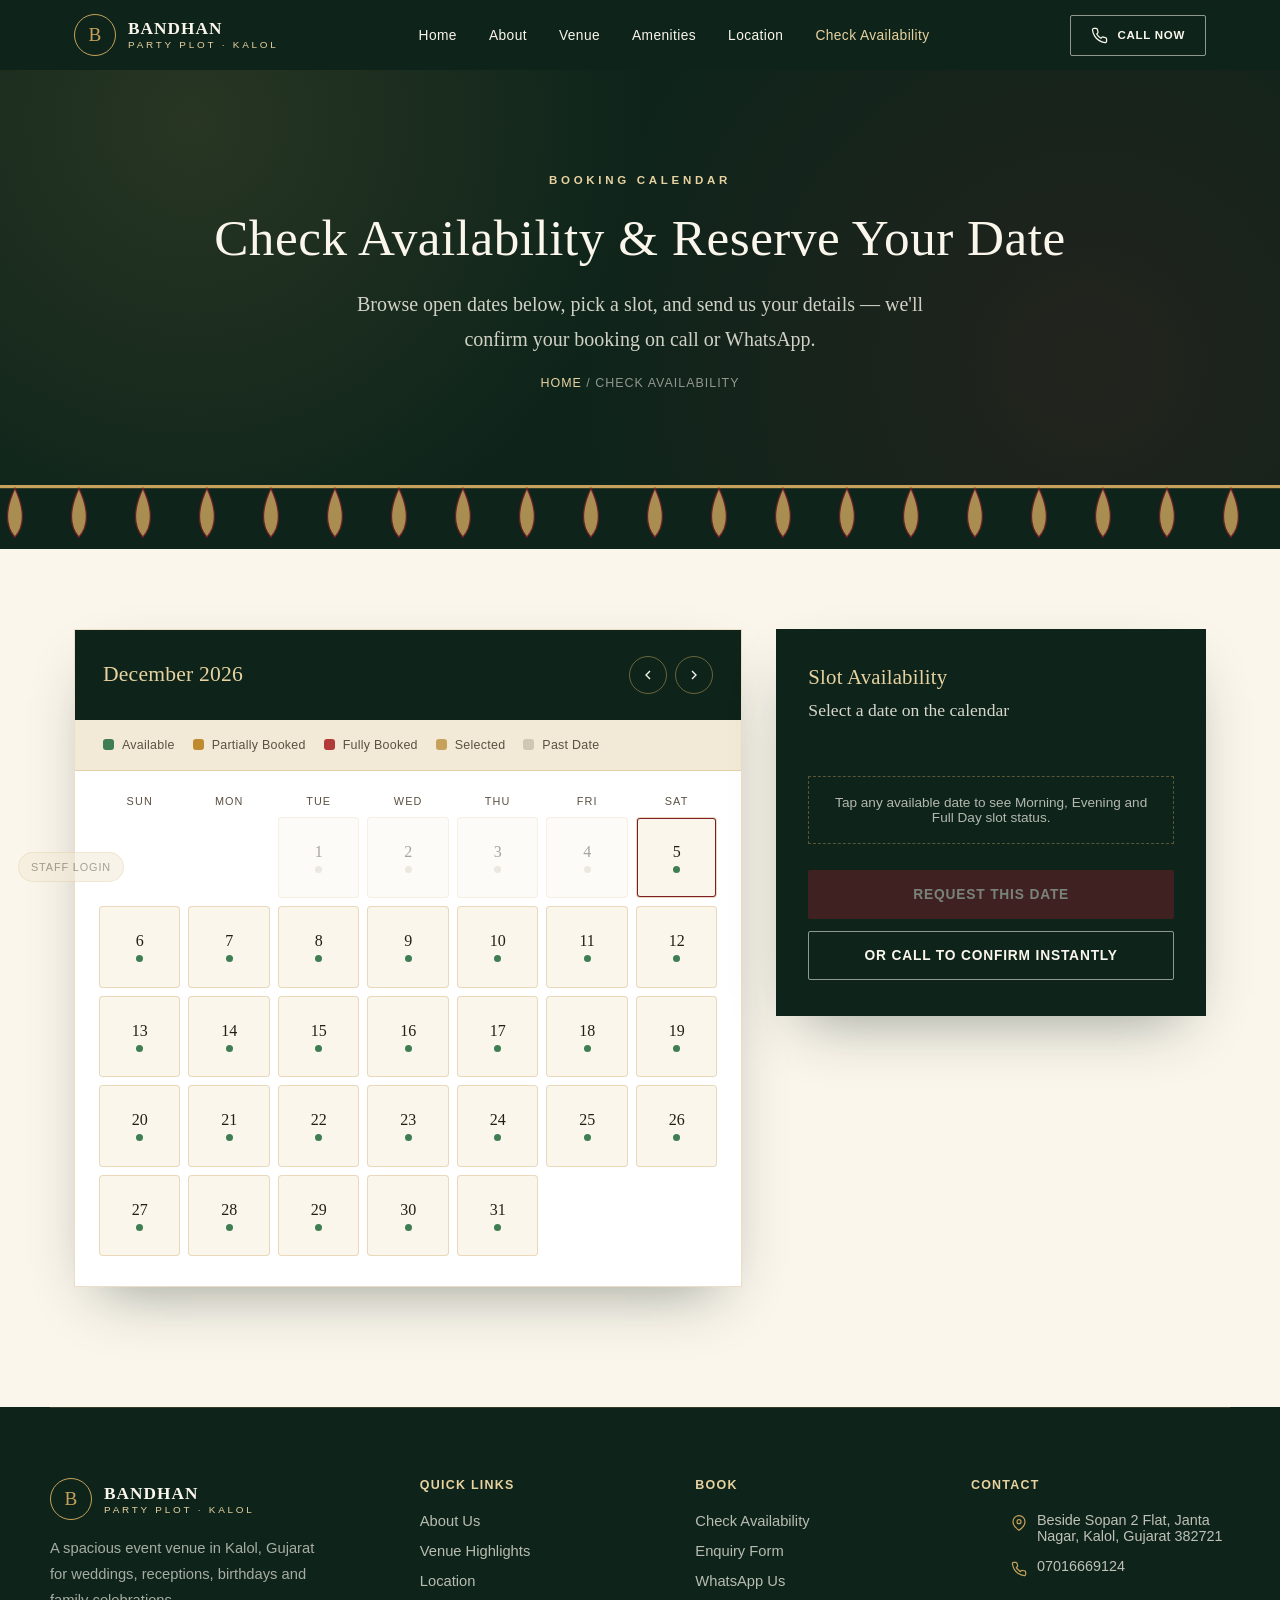
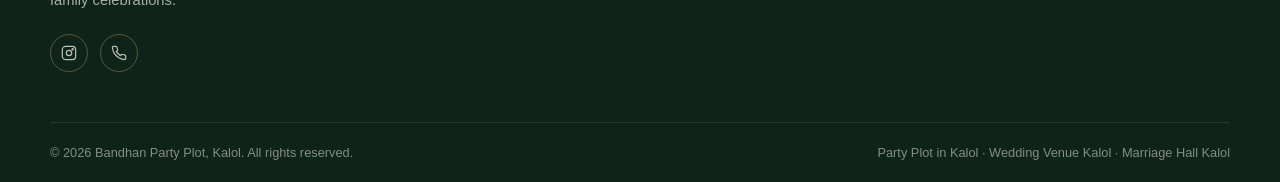
==== commit e9b6bd92: "Update booking.html" ====
--- a/booking.html
+++ b/booking.html
@@ -33,7 +33,7 @@
         <svg viewBox="0 0 24 24" fill="none" stroke="currentColor" stroke-width="1.8"><path d="M22 16.92v3a2 2 0 0 1-2.18 2 19.79 19.79 0 0 1-8.63-3.07 19.5 19.5 0 0 1-6-6 19.79 19.79 0 0 1-3.07-8.67A2 2 0 0 1 4.11 2h3a2 2 0 0 1 2 1.72c.127.96.361 1.903.7 2.81a2 2 0 0 1-.45 2.11L8.09 9.91a16 16 0 0 0 6 6l1.27-1.27a2 2 0 0 1 2.11-.45c.907.339 1.85.573 2.81.7A2 2 0 0 1 22 16.92z"/></svg>
         Call Now
       </a>
-      <a href="https://wa.me/917016669124" target="_blank" rel="noopener" class="btn btn-gold">WhatsApp Us</a>
+      
     </div>
     <button class="burger" id="burgerBtn" aria-label="Menu"><span></span><span></span><span></span></button>
   </nav>
--- a/css/style.css
+++ b/css/style.css
@@ -0,0 +1,412 @@
+/* =========================================================
+   BANDHAN PARTY PLOT — Stylesheet
+   Palette: deep green / warm gold / ivory / maroon accent
+   ========================================================= */
+
+:root{
+  --ivory:#FBF6EC;
+  --cream:#F2EAD6;
+  --green-900:#0E241A;
+  --green-800:#15332A;
+  --green-700:#1C3E30;
+  --gold:#C6A15B;
+  --gold-light:#E7D2A0;
+  --maroon:#7C1F2B;
+  --maroon-dark:#5E1620;
+  --ink:#241E15;
+  --ink-soft:#5B5142;
+  --line: rgba(198,161,91,0.35);
+  --ok:#3F7D53;
+  --warn:#C08A2E;
+  --danger:#B23A3A;
+  --shadow: 0 25px 60px -25px rgba(14,36,26,0.45);
+  --ease: cubic-bezier(.22,.61,.36,1);
+}
+*{box-sizing:border-box;}
+html{scroll-behavior:smooth;}
+body{
+  margin:0;
+  font-family:'Jost',sans-serif;
+  background:var(--ivory);
+  color:var(--ink);
+  -webkit-font-smoothing:antialiased;
+  overflow-x:hidden;
+}
+img{max-width:100%; display:block;}
+a{color:inherit; text-decoration:none;}
+h1,h2,h3,h4{font-family:'Marcellus',serif; margin:0; font-weight:400; letter-spacing:.01em;}
+.quote-font{font-family:'Cormorant Garamond', serif;}
+p{line-height:1.75; color:var(--ink-soft); margin:0;}
+.wrap{max-width:1180px; margin:0 auto; padding:0 24px;}
+.eyebrow{
+  font-family:'Jost',sans-serif; text-transform:uppercase; letter-spacing:.32em; font-size:.72rem;
+  color:var(--maroon); font-weight:600; display:flex; align-items:center; gap:14px; margin-bottom:18px;
+}
+.eyebrow::before{content:""; width:34px; height:1px; background:var(--gold);}
+section{position:relative;}
+
+/* ---------- Buttons ---------- */
+.btn{
+  display:inline-flex; align-items:center; justify-content:center; gap:10px;
+  padding:16px 30px; border-radius:2px; font-size:.86rem; letter-spacing:.06em; text-transform:uppercase;
+  font-weight:600; cursor:pointer; border:1px solid transparent; transition:transform .4s var(--ease), box-shadow .4s var(--ease), background .3s, color .3s, border-color .3s;
+  white-space:nowrap; font-family:'Jost',sans-serif;
+}
+.btn svg{width:17px; height:17px; flex:none;}
+.btn-gold{ background:var(--gold); color:var(--green-900); }
+.btn-gold:hover{ transform:translateY(-3px); box-shadow:0 18px 30px -14px rgba(198,161,91,.65); }
+.btn-outline{ background:transparent; color:var(--ivory); border-color:rgba(251,246,236,.55); }
+.btn-outline:hover{ background:rgba(251,246,236,.12); border-color:var(--ivory); transform:translateY(-3px); }
+.btn-maroon{ background:var(--maroon); color:var(--ivory); }
+.btn-maroon:hover{ background:var(--maroon-dark); transform:translateY(-3px); box-shadow:0 18px 30px -14px rgba(124,31,43,.55);}
+.btn-line{ background:transparent; color:var(--green-800); border-color:var(--green-800); }
+.btn-line:hover{ background:var(--green-800); color:var(--ivory); }
+.btn-sm{ padding:10px 18px; font-size:.72rem; }
+.btn[disabled]{ opacity:.45; cursor:not-allowed; transform:none !important; box-shadow:none !important; }
+
+/* ---------- Toran / bandhanwar divider (signature element) ---------- */
+.toran{ width:100%; overflow:hidden; line-height:0; background:var(--ivory); }
+.toran svg{ width:100%; height:auto; display:block; }
+.toran.dark{ background:var(--green-900); }
+
+/* ---------- Header / Nav ---------- */
+header{
+  position:fixed; top:0; left:0; right:0; z-index:200;
+  background:linear-gradient(to bottom, rgba(14,36,26,.9), rgba(14,36,26,0));
+  padding:20px 0 40px; transition:background .4s, padding .4s, box-shadow .4s;
+}
+header.scrolled{ background:rgba(14,36,26,.97); padding:12px 0; box-shadow:0 10px 30px rgba(0,0,0,.25); backdrop-filter:blur(6px); }
+header.solid{ background:var(--green-900); padding:14px 0; }
+nav{ display:flex; align-items:center; justify-content:space-between; max-width:1180px; margin:0 auto; padding:0 24px; }
+.brand{ display:flex; align-items:center; gap:12px; color:var(--ivory); }
+.brand-mark{ width:42px; height:42px; border:1px solid var(--gold); border-radius:50%; display:flex; align-items:center; justify-content:center; font-family:'Marcellus',serif; color:var(--gold); font-size:1.2rem; flex:none;}
+.brand-text{ display:flex; flex-direction:column; line-height:1.15; }
+.brand-text b{ font-family:'Marcellus',serif; font-size:1.08rem; letter-spacing:.06em; }
+.brand-text span{ font-size:.62rem; letter-spacing:.28em; color:var(--gold-light); text-transform:uppercase; }
+.nav-links{ display:flex; gap:32px; list-style:none; margin:0; padding:0; }
+.nav-links a{ color:var(--ivory); font-size:.86rem; letter-spacing:.03em; position:relative; padding-bottom:4px;}
+.nav-links a.active,
+.nav-links a:hover{ color:var(--gold-light); }
+.nav-links a::after{ content:""; position:absolute; left:0; bottom:0; width:0; height:1px; background:var(--gold); transition:width .35s var(--ease); }
+.nav-links a:hover::after{ width:100%; }
+.nav-cta{ display:flex; gap:12px; align-items:center; }
+.nav-cta .btn{ padding:11px 20px; font-size:.72rem; }
+.burger{ display:none; flex-direction:column; gap:5px; cursor:pointer; background:none; border:none; padding:6px; }
+.burger span{ width:24px; height:2px; background:var(--ivory); display:block; }
+.mobile-drawer{ display:none; position:fixed; inset:0; z-index:199; background:rgba(14,36,26,.98); color:var(--ivory); flex-direction:column; align-items:center; justify-content:center; gap:28px; font-family:'Marcellus',serif; font-size:1.35rem; }
+
+/* ---------- reveal-on-scroll ---------- */
+.reveal{ opacity:0; transform:translateY(34px); transition:opacity .9s var(--ease), transform .9s var(--ease); }
+.reveal.in{ opacity:1; transform:translateY(0); }
+.stagger .reveal:nth-child(1){transition-delay:.05s;}
+.stagger .reveal:nth-child(2){transition-delay:.15s;}
+.stagger .reveal:nth-child(3){transition-delay:.25s;}
+.stagger .reveal:nth-child(4){transition-delay:.35s;}
+.stagger .reveal:nth-child(5){transition-delay:.45s;}
+.stagger .reveal:nth-child(6){transition-delay:.55s;}
+
+/* ---------- Section head ---------- */
+.section-head{ max-width:640px; margin-bottom:56px; }
+.section-head.center{ margin-left:auto; margin-right:auto; text-align:center; }
+.section-head.center .eyebrow{ justify-content:center; }
+.section-head.center .eyebrow::before{ display:none; }
+.section-head h2{ font-size:clamp(1.9rem,3.6vw,2.7rem); color:var(--green-900); }
+.section-head p{ margin-top:18px; font-size:1.05rem; }
+.light .section-head h2{ color:var(--ivory); }
+.light .section-head p{ color:rgba(251,246,236,.78); }
+.light .eyebrow{ color:var(--gold-light); }
+
+/* ---------- Page hero (interior pages) ---------- */
+.page-hero{
+  padding:170px 0 90px; background:var(--green-900); color:var(--ivory); position:relative; overflow:hidden;
+  background-image: radial-gradient(circle at 15% 25%, rgba(198,161,91,.14), transparent 40%), radial-gradient(circle at 85% 75%, rgba(124,31,43,.18), transparent 45%);
+}
+.page-hero .eyebrow{ justify-content:center; color:var(--gold-light); }
+.page-hero .eyebrow::before{ display:none; }
+.page-hero h1{ text-align:center; font-size:clamp(2.1rem,4.4vw,3.2rem); }
+.page-hero p.lead{ text-align:center; max-width:600px; margin:20px auto 0; color:rgba(251,246,236,.82); font-family:'Cormorant Garamond',serif; font-size:1.25rem; }
+.breadcrumb{ text-align:center; font-size:.78rem; letter-spacing:.08em; text-transform:uppercase; color:rgba(251,246,236,.55); margin-top:16px; }
+.breadcrumb a{ color:var(--gold-light); }
+
+/* ---------- Hero (home) ---------- */
+.hero{
+  min-height:100svh; position:relative; display:flex; align-items:center;
+  background:var(--green-900); color:var(--ivory); overflow:hidden;
+}
+.hero-pattern{ position:absolute; inset:0; opacity:.5; }
+.hero-glow{ position:absolute; width:900px; height:900px; border-radius:50%; filter:blur(120px); opacity:.22; }
+.hero-glow.g1{ background:var(--gold); top:-320px; left:-260px; }
+.hero-glow.g2{ background:var(--maroon); bottom:-360px; right:-260px; }
+.hero-inner{ max-width:820px; margin:0 auto; text-align:center; padding:170px 24px 130px; position:relative; z-index:2; }
+.hero .eyebrow{ justify-content:center; color:var(--gold-light); }
+.hero .eyebrow::before{ display:none; }
+.hero h1{ font-size:clamp(2.4rem, 5.6vw, 4.3rem); line-height:1.14; color:var(--ivory); }
+.hero h1 em{ font-style:italic; color:var(--gold-light); }
+.hero p.sub{ margin:26px auto 0; max-width:560px; font-family:'Cormorant Garamond',serif; font-size:1.35rem; color:rgba(251,246,236,.88); }
+.hero-btns{ display:flex; gap:16px; justify-content:center; flex-wrap:wrap; margin-top:44px; }
+.hero-scroll{ position:absolute; bottom:34px; left:50%; transform:translateX(-50%); color:var(--gold-light); display:flex; flex-direction:column; align-items:center; gap:8px; font-size:.68rem; letter-spacing:.3em; text-transform:uppercase; opacity:.85; z-index:2;}
+.hero-scroll .line{ width:1px; height:38px; background:linear-gradient(var(--gold), transparent); animation:scrollLine 2.2s infinite var(--ease); }
+@keyframes scrollLine{ 0%{transform:scaleY(0); transform-origin:top;} 50%{transform:scaleY(1); transform-origin:top;} 50.01%{transform-origin:bottom;} 100%{transform:scaleY(0); transform-origin:bottom;} }
+
+/* ---------- About ---------- */
+.about{ padding:120px 0 100px; background:var(--ivory); }
+.about-grid{ display:grid; grid-template-columns:.95fr 1.05fr; gap:70px; align-items:center; }
+.photo-slot{
+  position:relative; border-radius:4px; box-shadow:var(--shadow); width:100%; height:520px;
+  background:
+    repeating-linear-gradient(135deg, rgba(198,161,91,.10) 0 2px, transparent 2px 14px),
+    linear-gradient(160deg, var(--green-800), var(--green-900));
+  display:flex; flex-direction:column; align-items:center; justify-content:center; gap:14px; color:var(--gold-light);
+  border:1px dashed rgba(198,161,91,.5);
+  text-align:center; padding:20px;
+}
+.photo-slot svg{ width:44px; height:44px; opacity:.8; }
+.photo-slot span{ font-size:.72rem; letter-spacing:.14em; text-transform:uppercase; color:rgba(231,210,160,.75); max-width:220px; }
+.about-media{ position:relative; }
+.about-media .frame{ position:absolute; inset:22px -22px -22px 22px; border:1px solid var(--gold); z-index:-1; border-radius:4px; }
+.about-badge{
+  position:absolute; left:-30px; bottom:-30px; background:var(--green-900); color:var(--ivory);
+  padding:26px 30px; text-align:center; box-shadow:var(--shadow); border:1px solid var(--gold);
+}
+.about-badge b{ font-family:'Marcellus',serif; font-size:1.7rem; color:var(--gold-light); display:block; }
+.about-badge span{ font-size:.66rem; letter-spacing:.16em; text-transform:uppercase; color:rgba(251,246,236,.75); }
+.about-copy h2{ font-size:clamp(1.9rem,3.4vw,2.6rem); color:var(--green-900); margin-bottom:22px; }
+.about-copy p + p{ margin-top:16px; }
+.about-list{ list-style:none; margin:30px 0 0; padding:0; display:grid; grid-template-columns:1fr 1fr; gap:14px 24px; }
+.about-list li{ display:flex; align-items:center; gap:10px; font-size:.92rem; color:var(--ink); }
+.about-list svg{ width:16px; height:16px; color:var(--maroon); flex:none; }
+
+/* ---------- Highlights ---------- */
+.highlights{ padding:110px 0; background:var(--cream); }
+.h-grid{ display:grid; grid-template-columns:repeat(3, 1fr); gap:28px; }
+.h-card{
+  background:var(--ivory); padding:40px 30px 34px; border:1px solid var(--line); position:relative; overflow:hidden;
+  transition:transform .5s var(--ease), box-shadow .5s var(--ease), border-color .5s;
+}
+.h-card:hover{ transform:translateY(-8px); box-shadow:var(--shadow); border-color:var(--gold); }
+.h-card .num{ font-family:'Cormorant Garamond',serif; font-style:italic; font-size:.95rem; color:var(--gold); letter-spacing:.05em;}
+.h-icon{ width:52px; height:52px; border-radius:50%; background:var(--green-900); display:flex; align-items:center; justify-content:center; margin:16px 0 22px; transition:background .4s;}
+.h-card:hover .h-icon{ background:var(--maroon); }
+.h-icon svg{ width:24px; height:24px; color:var(--gold-light); }
+.h-card h3{ font-size:1.28rem; color:var(--green-900); margin-bottom:10px; }
+.h-card p{ font-size:.92rem; }
+
+/* ---------- Amenities ---------- */
+.amenities{ padding:110px 0; background:var(--green-900); color:var(--ivory); position:relative; }
+.amenities::before{
+  content:""; position:absolute; inset:0; opacity:.08; pointer-events:none;
+  background-image:radial-gradient(circle at 1px 1px, var(--gold) 1px, transparent 0);
+  background-size:26px 26px;
+}
+.am-cols{ display:grid; grid-template-columns:1fr 1fr; gap:60px; position:relative; }
+.am-block h3{ color:var(--gold-light); font-size:1.3rem; margin-bottom:26px; display:flex; align-items:center; gap:12px; }
+.am-list{ list-style:none; margin:0; padding:0; display:flex; flex-direction:column; gap:16px; }
+.am-list li{ display:flex; gap:14px; align-items:center; padding:16px 18px; border:1px solid rgba(198,161,91,.28); transition:background .35s, transform .35s var(--ease); }
+.am-list li:hover{ background:rgba(198,161,91,.08); transform:translateX(6px); }
+.am-list .ic{ width:38px; height:38px; border-radius:50%; border:1px solid var(--gold); display:flex; align-items:center; justify-content:center; flex:none; }
+.am-list .ic svg{ width:18px; height:18px; color:var(--gold-light); }
+.am-list p{ color:rgba(251,246,236,.9); font-size:.94rem; margin:0; }
+
+/* ---------- Gallery ---------- */
+.gallery{ padding:110px 0 120px; background:var(--ivory); }
+.g-grid{ display:grid; grid-template-columns:repeat(4, 1fr); grid-auto-rows:150px; gap:14px; }
+.g-item{ position:relative; overflow:hidden; border-radius:2px; }
+.g-item.tall{ grid-row:span 2; }
+.g-item.wide{ grid-column:span 2; }
+
+/* ---------- Location ---------- */
+.location{ padding:110px 0; background:var(--cream); }
+.loc-grid{ display:grid; grid-template-columns:1fr 1fr; gap:0; box-shadow:var(--shadow); }
+.loc-map iframe{ width:100%; height:460px; border:0; filter:saturate(.85); }
+.loc-info{ background:var(--green-900); color:var(--ivory); padding:52px 46px; display:flex; flex-direction:column; justify-content:center; gap:22px; }
+.loc-info h3{ font-size:1.7rem; color:var(--gold-light); }
+.loc-row{ display:flex; gap:16px; align-items:flex-start; }
+.loc-row svg{ width:20px; height:20px; color:var(--gold); flex:none; margin-top:3px; }
+.loc-row p{ color:rgba(251,246,236,.85); }
+.loc-info .btn{ align-self:flex-start; margin-top:10px; }
+
+/* ---------- Contact ---------- */
+.contact{ padding:120px 0; background:var(--ivory); }
+.c-grid{ display:grid; grid-template-columns:1.15fr .85fr; gap:0; box-shadow:var(--shadow); }
+.c-form{ background:#fff; padding:54px 50px; border:1px solid var(--line); border-right:none; }
+.c-form h3{ font-size:1.6rem; color:var(--green-900); margin-bottom:8px; }
+.c-form > p{ margin-bottom:30px; }
+.field-row{ display:grid; grid-template-columns:1fr 1fr; gap:18px; }
+.field{ margin-bottom:18px; }
+.field label{ display:block; font-size:.72rem; letter-spacing:.12em; text-transform:uppercase; color:var(--ink-soft); margin-bottom:8px; }
+.field input, .field select, .field textarea{
+  width:100%; border:1px solid #ddd3ba; background:var(--ivory); padding:13px 14px; font-family:'Jost',sans-serif;
+  font-size:.94rem; color:var(--ink); transition:border-color .3s, box-shadow .3s; border-radius:2px;
+}
+.field input:focus, .field select:focus, .field textarea:focus{ outline:none; border-color:var(--gold); box-shadow:0 0 0 3px rgba(198,161,91,.18); }
+.c-form button{ width:100%; margin-top:6px; border:none; }
+.c-side{ background:var(--green-900); color:var(--ivory); padding:54px 44px; display:flex; flex-direction:column; gap:26px; position:relative; }
+.c-side h3{ font-size:1.5rem; color:var(--gold-light); }
+.c-item{ display:flex; gap:14px; align-items:flex-start; }
+.c-item svg{ width:19px; height:19px; color:var(--gold); flex:none; margin-top:2px; }
+.c-item a, .c-item span{ color:rgba(251,246,236,.9); font-size:.94rem; }
+.c-item a:hover{ color:var(--gold-light); }
+.c-side .btn{ margin-top:6px; }
+.wa-btn{ background:#25D366; color:#fff; }
+.wa-btn:hover{ background:#1ebd5a; transform:translateY(-3px); }
+.form-note{ font-size:.78rem; color:var(--ink-soft); margin-top:14px; }
+.form-success{ display:none; padding:16px 18px; background:rgba(63,125,83,.12); border:1px solid var(--ok); color:#2c5a3a; font-size:.88rem; margin-bottom:18px; }
+.form-success.show{ display:block; }
+
+/* ---------- Footer ---------- */
+footer{ background:var(--green-900); color:rgba(251,246,236,.75); }
+.footer-top{ padding:70px 0 50px; display:grid; grid-template-columns:1.4fr 1fr 1fr 1.1fr; gap:40px; border-top:1px solid rgba(198,161,91,.2); }
+.footer-brand .brand{ margin-bottom:16px; }
+.footer-brand p{ color:rgba(251,246,236,.65); font-size:.92rem; max-width:280px; }
+.footer-social{ display:flex; gap:12px; margin-top:20px; }
+.footer-social a{ width:38px; height:38px; border:1px solid rgba(198,161,91,.4); border-radius:50%; display:flex; align-items:center; justify-content:center; transition:all .3s; }
+.footer-social a:hover{ background:var(--gold); border-color:var(--gold); color:var(--green-900); }
+.footer-social svg{ width:16px; height:16px; }
+footer h4{ font-family:'Jost',sans-serif; font-weight:600; letter-spacing:.1em; text-transform:uppercase; font-size:.78rem; color:var(--gold-light); margin-bottom:20px; }
+.footer-links{ list-style:none; padding:0; margin:0; display:flex; flex-direction:column; gap:12px; }
+.footer-links a{ font-size:.92rem; color:rgba(251,246,236,.72); transition:color .3s, padding-left .3s; }
+.footer-links a:hover{ color:var(--gold-light); padding-left:4px; }
+.footer-contact li{ display:flex; gap:10px; align-items:flex-start; font-size:.9rem; margin-bottom:14px; list-style:none; }
+.footer-contact svg{ width:16px; height:16px; color:var(--gold); flex:none; margin-top:3px; }
+.footer-bottom{ border-top:1px solid rgba(198,161,91,.16); padding:22px 0; display:flex; justify-content:space-between; align-items:center; flex-wrap:wrap; gap:10px; font-size:.8rem; color:rgba(251,246,236,.5); }
+
+/* ---------- Floating buttons ---------- */
+.float-stack{ position:fixed; right:22px; bottom:22px; z-index:300; display:flex; flex-direction:column; gap:14px; align-items:flex-end; }
+.fab{ width:58px; height:58px; border-radius:50%; display:flex; align-items:center; justify-content:center; box-shadow:0 14px 30px -8px rgba(0,0,0,.4); transition:transform .35s var(--ease); }
+.fab:hover{ transform:scale(1.08); }
+.fab.wa{ background:#25D366; color:#fff; animation:pulse 2.4s infinite; }
+.fab.call{ background:var(--gold); color:var(--green-900); width:50px; height:50px; }
+.fab svg{ width:26px; height:26px; }
+.fab.call svg{ width:22px; height:22px; }
+@keyframes pulse{ 0%{box-shadow:0 0 0 0 rgba(37,211,102,.55);} 70%{box-shadow:0 0 0 16px rgba(37,211,102,0);} 100%{box-shadow:0 0 0 0 rgba(37,211,102,0);} }
+.mobile-bar{ display:none; }
+
+/* =========================================================
+   BOOKING SYSTEM
+   ========================================================= */
+.booking-shell{ padding:80px 0 120px; background:var(--ivory); }
+.booking-layout{ display:grid; grid-template-columns:1.4fr .9fr; gap:34px; align-items:flex-start; }
+
+.cal-card{ background:#fff; border:1px solid var(--line); box-shadow:var(--shadow); }
+.cal-head{ display:flex; align-items:center; justify-content:space-between; padding:26px 28px; background:var(--green-900); color:var(--ivory); }
+.cal-head h3{ font-size:1.35rem; color:var(--gold-light); }
+.cal-nav{ display:flex; gap:8px; }
+.cal-nav button{ width:38px; height:38px; border-radius:50%; border:1px solid rgba(198,161,91,.5); background:transparent; color:var(--ivory); cursor:pointer; display:flex; align-items:center; justify-content:center; transition:background .3s; }
+.cal-nav button:hover{ background:rgba(198,161,91,.18); }
+.cal-nav svg{ width:16px; height:16px; }
+.cal-legend{ display:flex; gap:18px; flex-wrap:wrap; padding:18px 28px; border-bottom:1px solid var(--line); background:var(--cream); }
+.leg-item{ display:flex; align-items:center; gap:8px; font-size:.78rem; color:var(--ink-soft); letter-spacing:.02em; }
+.leg-dot{ width:11px; height:11px; border-radius:3px; }
+.leg-dot.available{ background:var(--ok); }
+.leg-dot.partial{ background:var(--warn); }
+.leg-dot.booked{ background:var(--danger); }
+.leg-dot.selected{ background:var(--gold); }
+.leg-dot.past{ background:#cfc7b3; }
+
+.cal-grid{ padding:24px 24px 30px; }
+.cal-weekdays{ display:grid; grid-template-columns:repeat(7,1fr); gap:8px; margin-bottom:10px; }
+.cal-weekdays span{ text-align:center; font-size:.68rem; letter-spacing:.1em; text-transform:uppercase; color:var(--ink-soft); }
+.cal-days{ display:grid; grid-template-columns:repeat(7,1fr); gap:8px; }
+.day-cell{
+  aspect-ratio:1/1; border:1px solid var(--line); border-radius:4px; display:flex; flex-direction:column;
+  align-items:center; justify-content:center; gap:5px; cursor:pointer; background:var(--ivory);
+  transition:transform .25s var(--ease), box-shadow .25s var(--ease), border-color .25s; position:relative;
+}
+.day-cell .dnum{ font-family:'Marcellus',serif; font-size:1rem; color:var(--ink); }
+.day-cell .dstatus{ width:7px; height:7px; border-radius:50%; }
+.day-cell.available .dstatus{ background:var(--ok); }
+.day-cell.partial .dstatus{ background:var(--warn); }
+.day-cell.booked .dstatus{ background:var(--danger); }
+.day-cell.empty{ visibility:hidden; cursor:default; }
+.day-cell.past{ opacity:.4; cursor:not-allowed; }
+.day-cell.past .dstatus{ background:#cfc7b3; }
+.day-cell:not(.empty):not(.past):hover{ transform:translateY(-3px); box-shadow:0 12px 22px -12px rgba(14,36,26,.35); border-color:var(--gold); }
+.day-cell.selected{ background:var(--gold); border-color:var(--gold); }
+.day-cell.selected .dnum{ color:var(--green-900); }
+.day-cell.today{ box-shadow:inset 0 0 0 1px var(--maroon); }
+
+.slot-panel{ position:sticky; top:110px; background:var(--green-900); color:var(--ivory); padding:36px 32px; box-shadow:var(--shadow); }
+.slot-panel h3{ color:var(--gold-light); font-size:1.3rem; }
+.slot-panel .sel-date{ font-family:'Cormorant Garamond',serif; font-size:1.1rem; color:rgba(251,246,236,.85); margin-top:6px; }
+.slot-list{ list-style:none; margin:26px 0 0; padding:0; display:flex; flex-direction:column; gap:12px; }
+.slot-list li{ display:flex; justify-content:space-between; align-items:center; padding:14px 16px; border:1px solid rgba(198,161,91,.3); border-radius:3px; }
+.slot-list .s-name{ font-size:.92rem; }
+.slot-list .s-name small{ display:block; color:rgba(251,246,236,.55); font-size:.7rem; margin-top:2px;}
+.tag{ font-size:.66rem; letter-spacing:.1em; text-transform:uppercase; padding:5px 10px; border-radius:20px; font-weight:600; }
+.tag.available{ background:rgba(63,125,83,.22); color:#8fd6a4; }
+.tag.booked{ background:rgba(178,58,58,.22); color:#f0a3a3; }
+.slot-empty-hint{ margin-top:24px; padding:18px; border:1px dashed rgba(198,161,91,.4); font-size:.85rem; color:rgba(251,246,236,.7); text-align:center; }
+.slot-panel .btn{ width:100%; margin-top:26px; }
+.slot-panel .btn + .btn{ margin-top:12px; }
+
+/* Booking request modal */
+.modal-overlay{ display:none; position:fixed; inset:0; background:rgba(14,36,26,.72); z-index:400; align-items:center; justify-content:center; padding:20px; backdrop-filter:blur(3px); }
+.modal-overlay.show{ display:flex; }
+.modal-box{ background:#fff; max-width:520px; width:100%; padding:40px; box-shadow:var(--shadow); position:relative; max-height:90vh; overflow-y:auto; }
+.modal-close{ position:absolute; top:16px; right:16px; width:34px; height:34px; border-radius:50%; border:1px solid var(--line); background:none; cursor:pointer; display:flex; align-items:center; justify-content:center; }
+.modal-close svg{ width:16px; height:16px; }
+.modal-box h3{ font-size:1.4rem; color:var(--green-900); margin-bottom:6px; }
+.modal-box p.sub-note{ font-size:.86rem; margin-bottom:22px; }
+
+/* Admin */
+.admin-toggle{ position:fixed; left:18px; bottom:18px; z-index:150; font-size:.68rem; letter-spacing:.08em; text-transform:uppercase; color:var(--ink-soft); background:var(--cream); border:1px solid var(--line); padding:8px 12px; border-radius:20px; cursor:pointer; opacity:.55; transition:opacity .3s; }
+.admin-toggle:hover{ opacity:1; }
+.admin-panel{ background:var(--cream); border:1px solid var(--line); margin-top:40px; padding:30px 28px; }
+.admin-panel.hidden{ display:none; }
+.admin-panel h3{ color:var(--green-900); font-size:1.2rem; margin-bottom:6px; }
+.admin-row{ display:grid; grid-template-columns:1fr 1fr 1fr auto; gap:12px; margin-top:20px; align-items:end; }
+.admin-row .field{ margin-bottom:0; }
+.admin-list{ margin-top:24px; border-top:1px solid var(--line); padding-top:18px; }
+.admin-entry{ display:flex; justify-content:space-between; align-items:center; padding:10px 0; border-bottom:1px dashed var(--line); font-size:.85rem; }
+.admin-entry button{ background:none; border:none; color:var(--maroon); cursor:pointer; font-size:.78rem; text-decoration:underline; }
+.lock-screen{ text-align:center; padding:40px 20px; }
+.lock-screen input{ max-width:220px; margin:16px auto; text-align:center; }
+
+/* ---------- Responsive ---------- */
+@media (max-width:980px){
+  .nav-links, .nav-cta .btn.btn-outline{ display:none; }
+  .burger{ display:flex; }
+  .about-grid{ grid-template-columns:1fr; gap:56px; }
+  .photo-slot{ height:360px; }
+  .h-grid{ grid-template-columns:repeat(2,1fr); }
+  .am-cols{ grid-template-columns:1fr; gap:34px; }
+  .g-grid{ grid-template-columns:repeat(3,1fr); grid-auto-rows:140px; }
+  .loc-grid, .c-grid{ grid-template-columns:1fr; }
+  .loc-map iframe{ height:340px; }
+  .c-form{ border-right:1px solid var(--line); border-bottom:none; padding:44px 30px; }
+  .c-side{ padding:44px 30px; }
+  .footer-top{ grid-template-columns:1fr 1fr; }
+  .booking-layout{ grid-template-columns:1fr; }
+  .slot-panel{ position:static; }
+  .admin-row{ grid-template-columns:1fr 1fr; }
+}
+@media (max-width:640px){
+  .wrap{ padding:0 18px; }
+  .hero-inner{ padding:150px 18px 110px; }
+  .hero-btns{ flex-direction:column; width:100%; }
+  .hero-btns .btn{ width:100%; }
+  .h-grid{ grid-template-columns:1fr; }
+  .g-grid{ grid-template-columns:repeat(2,1fr); grid-auto-rows:130px; }
+  .g-item.wide{ grid-column:span 2; }
+  .g-item.tall{ grid-row:span 1; }
+  .field-row{ grid-template-columns:1fr; }
+  .footer-top{ grid-template-columns:1fr 1fr; gap:34px 24px; padding:56px 0 40px; }
+  .about-badge{ left:0; bottom:-24px; padding:16px 20px; }
+  .about-media .frame{ display:none; }
+  .float-stack{ right:14px; bottom:84px; }
+  .day-cell .dnum{ font-size:.85rem; }
+  .cal-legend{ gap:10px 16px; }
+  .admin-row{ grid-template-columns:1fr; }
+  .mobile-bar{
+    display:flex; position:fixed; bottom:0; left:0; right:0; z-index:250; background:var(--green-900);
+    border-top:1px solid rgba(198,161,91,.3);
+  }
+  .mobile-bar a{ flex:1; text-align:center; padding:14px 8px; font-size:.78rem; letter-spacing:.04em; text-transform:uppercase; font-weight:600; display:flex; flex-direction:column; align-items:center; gap:4px; color:var(--ivory); }
+  .mobile-bar a svg{ width:19px; height:19px; }
+  .mobile-bar a.call{ color:var(--gold-light); border-right:1px solid rgba(198,161,91,.25); }
+  body{ padding-bottom:64px; }
+}
+@media (prefers-reduced-motion: reduce){
+  *{ animation:none !important; transition:none !important; }
+  .reveal{ opacity:1; transform:none; }
+}
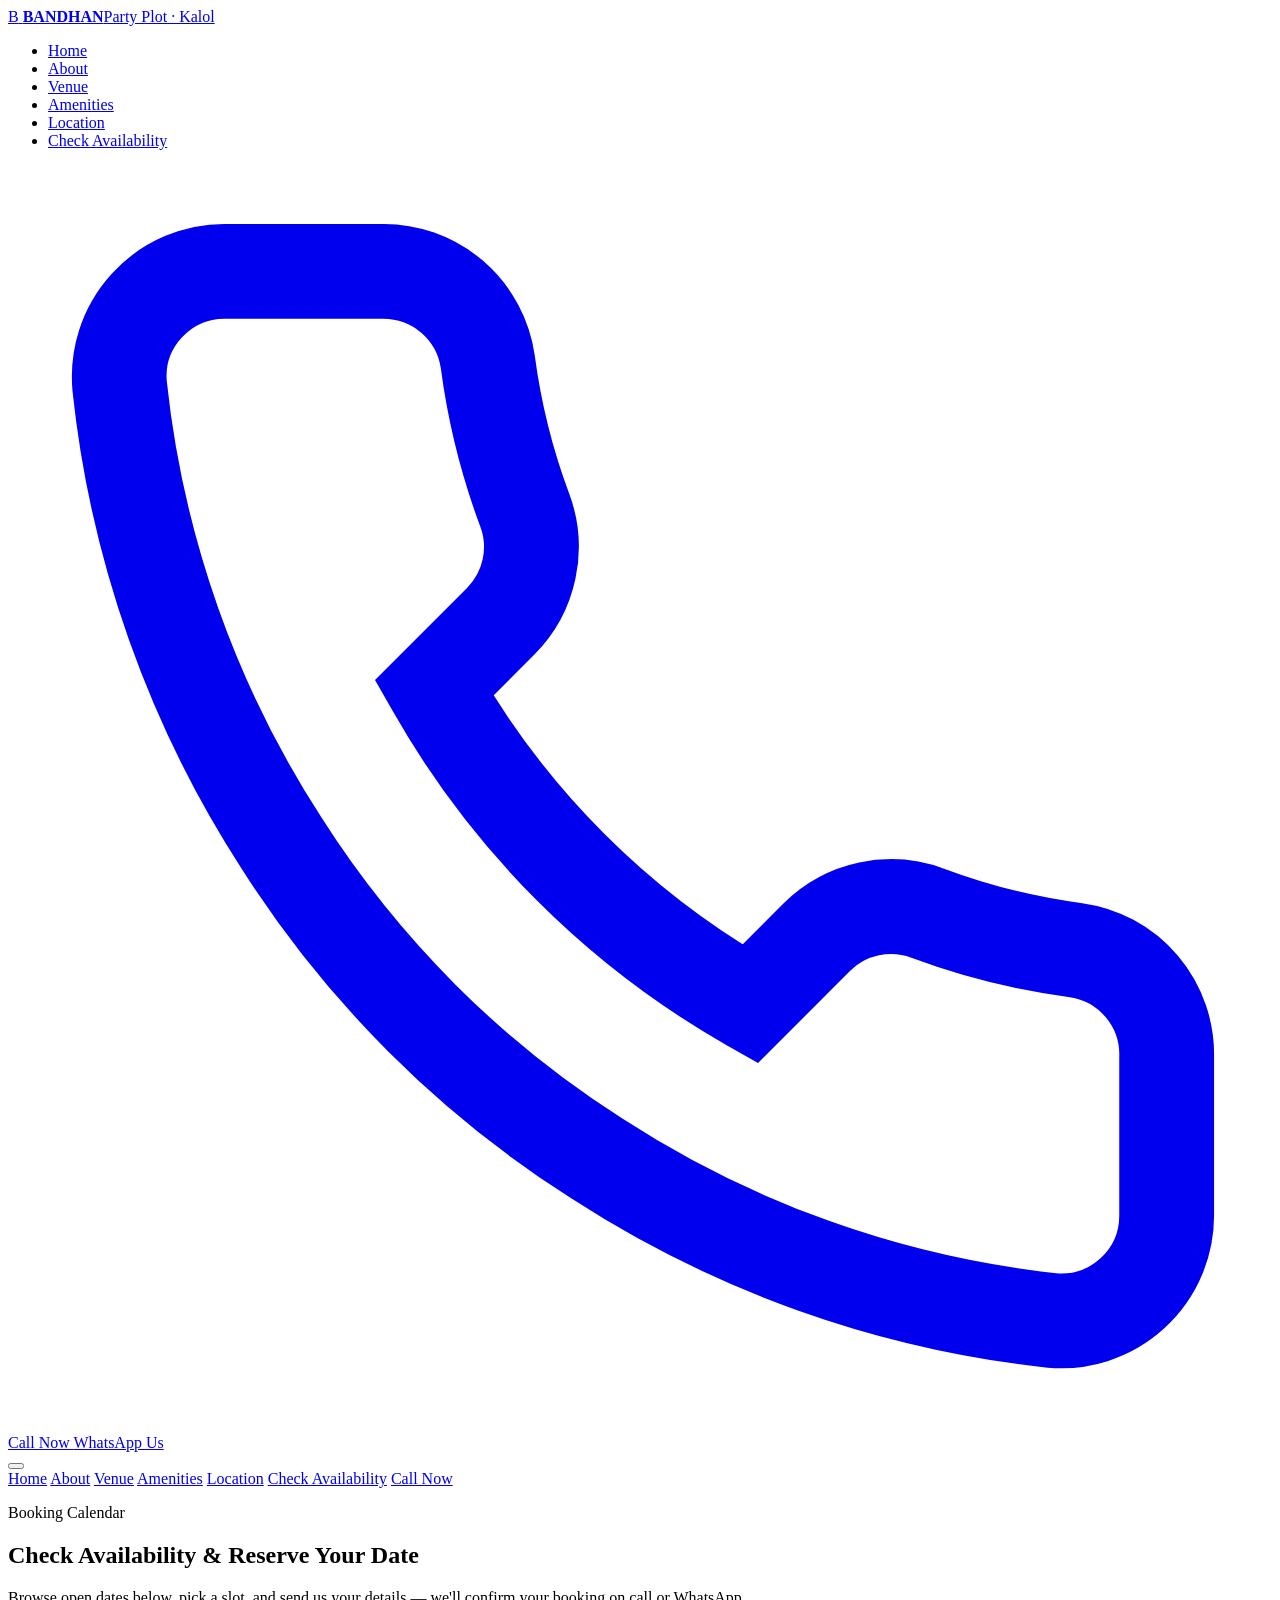
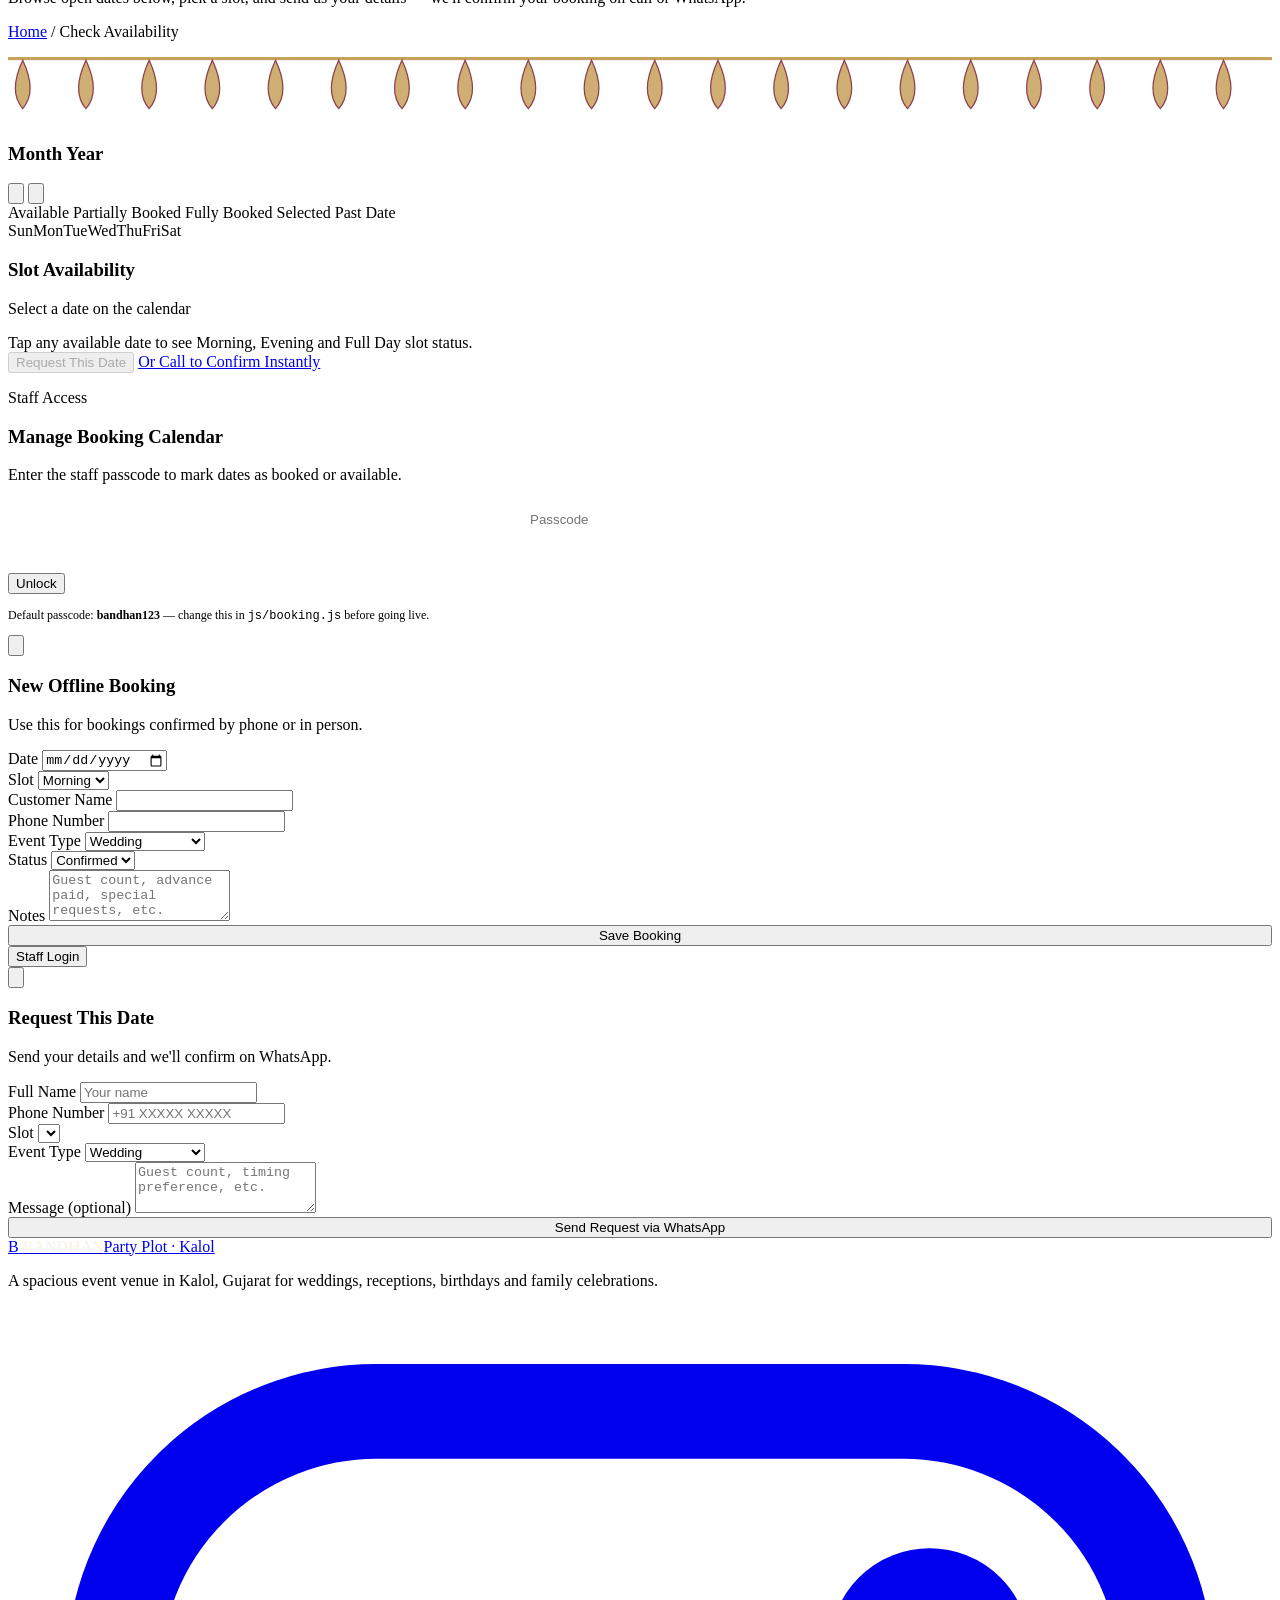
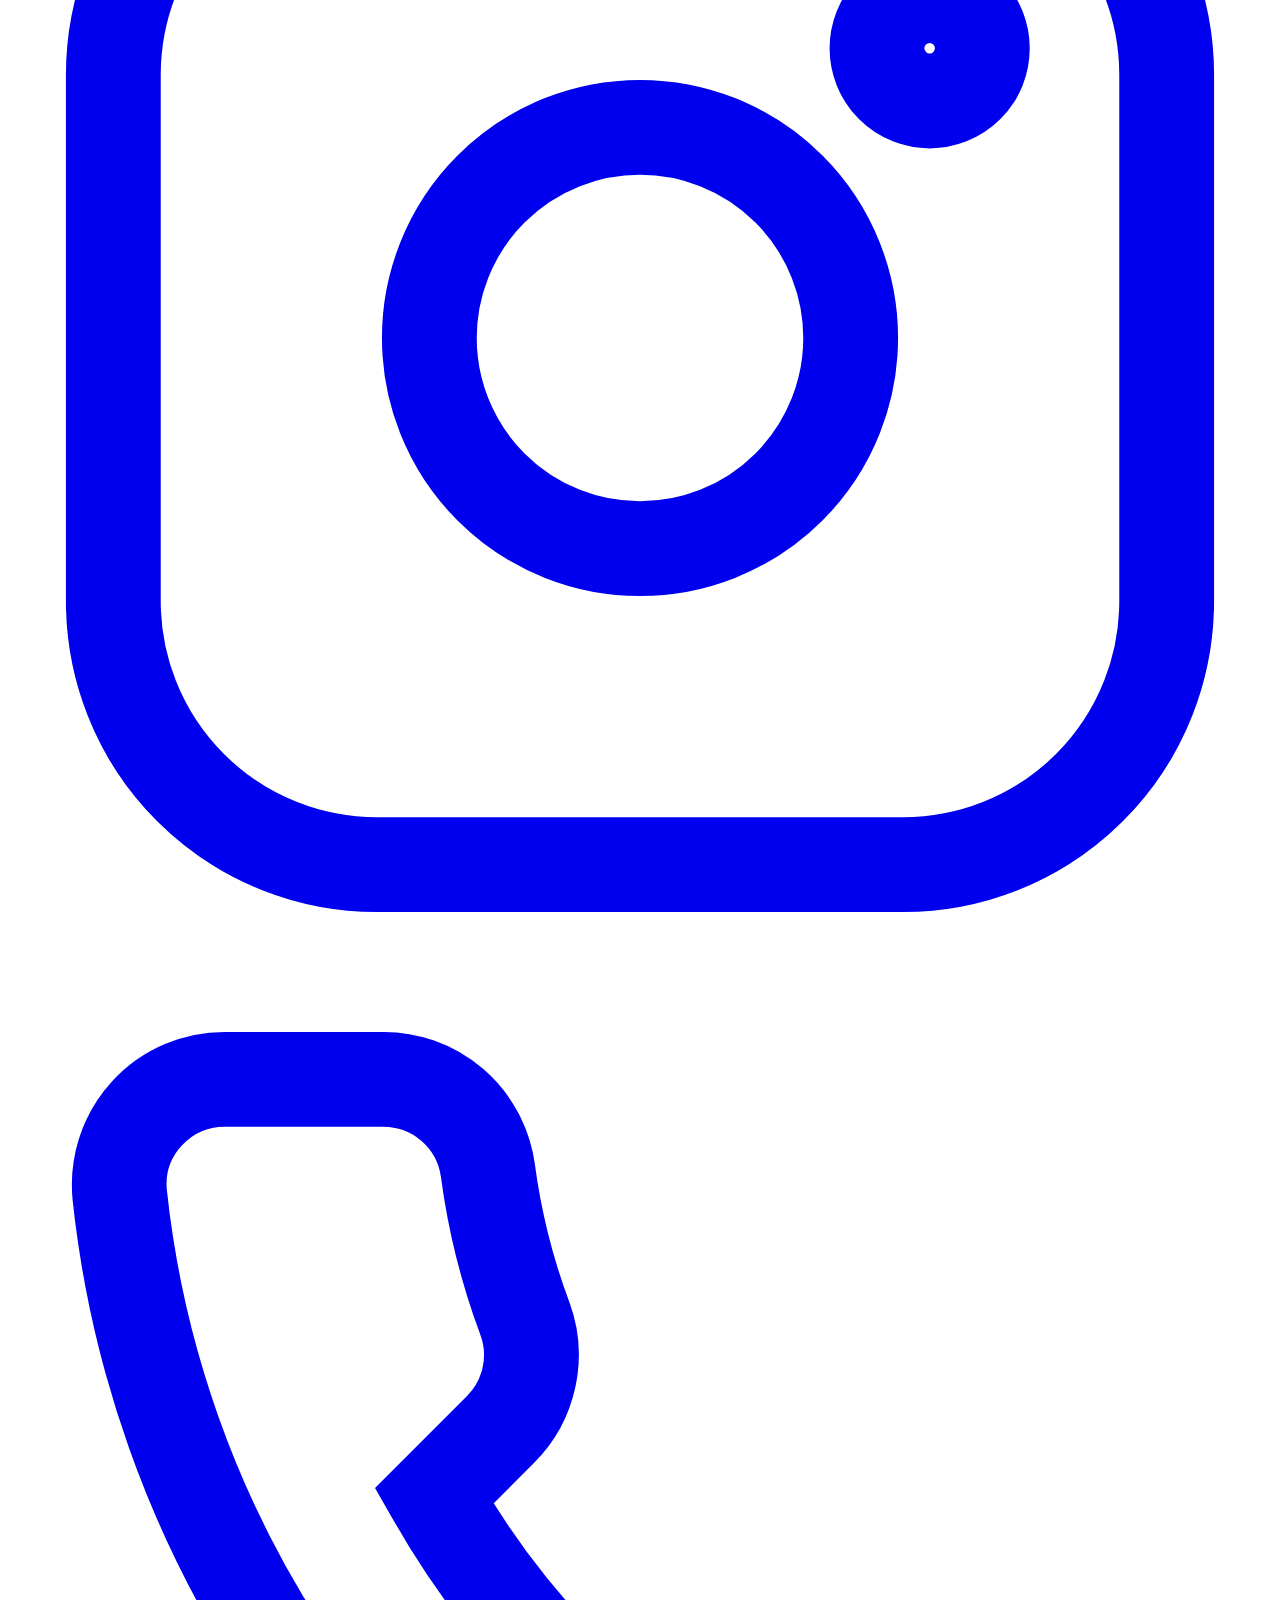
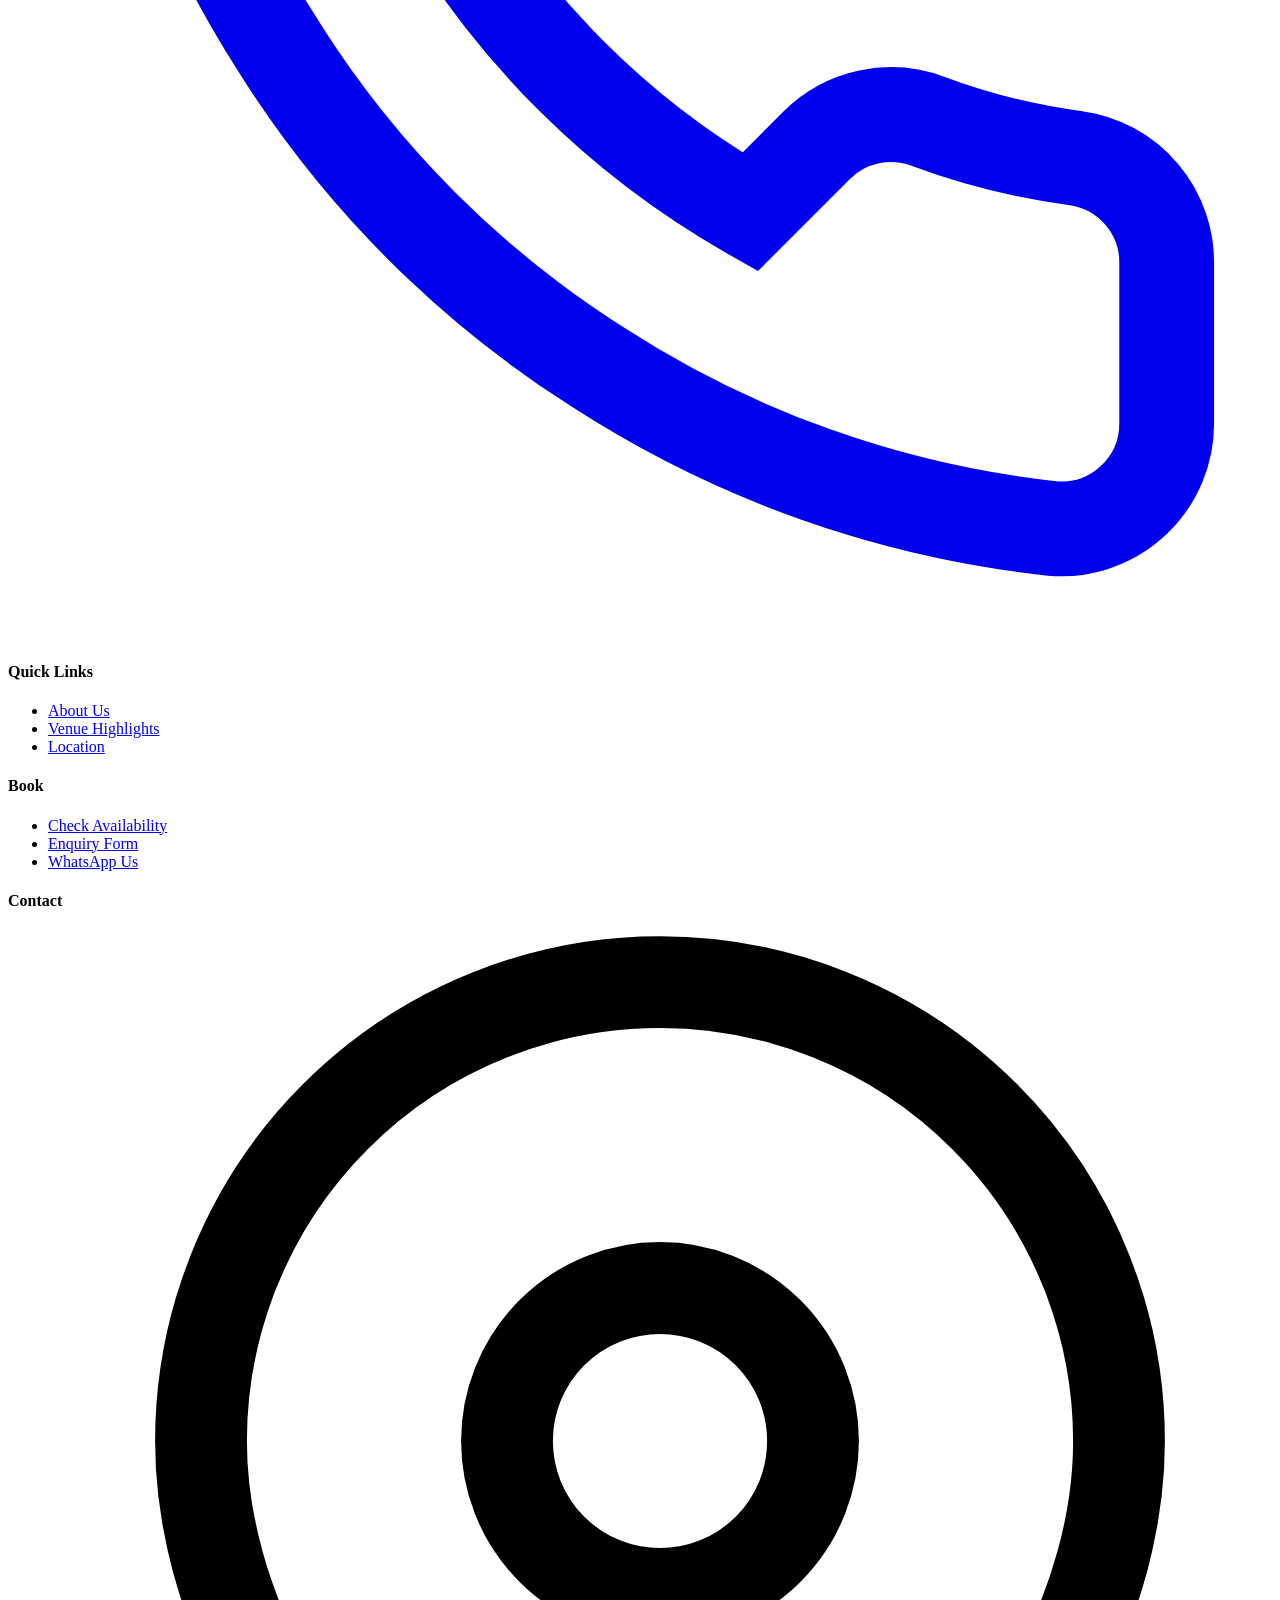
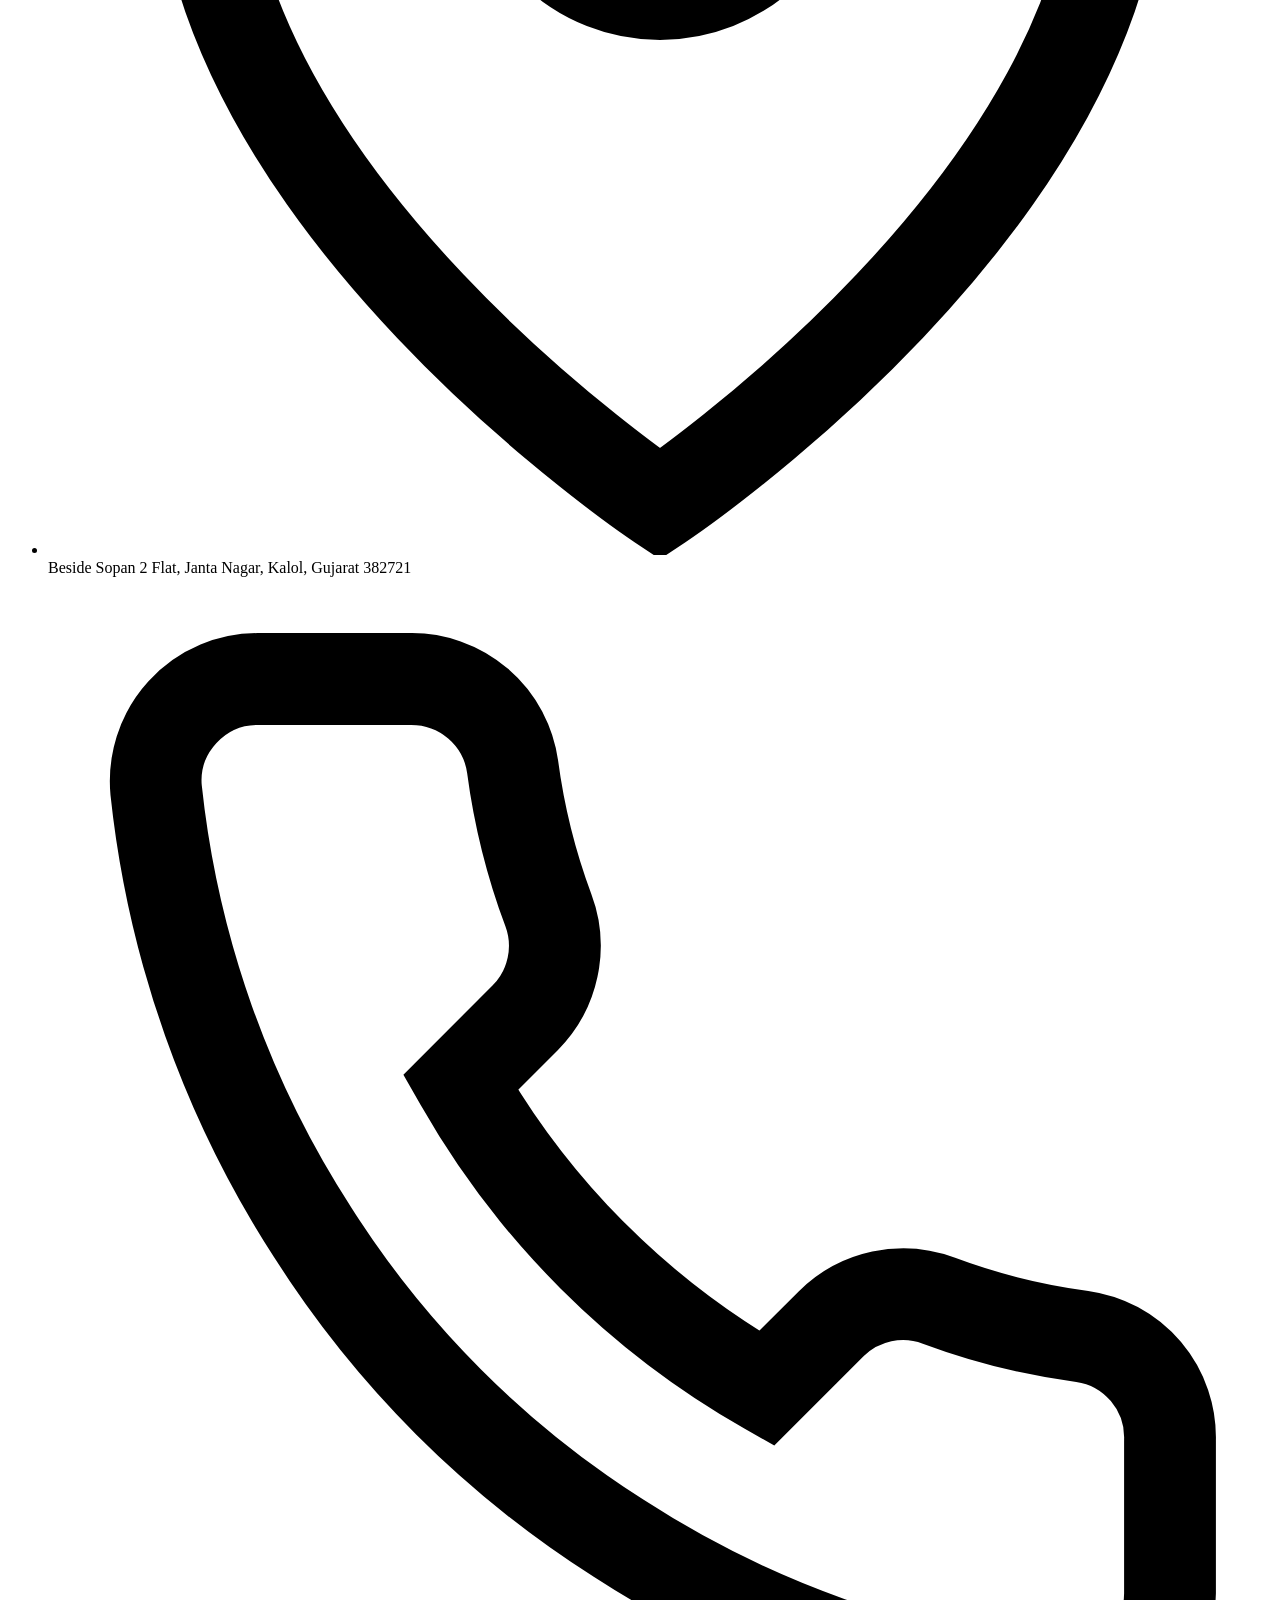
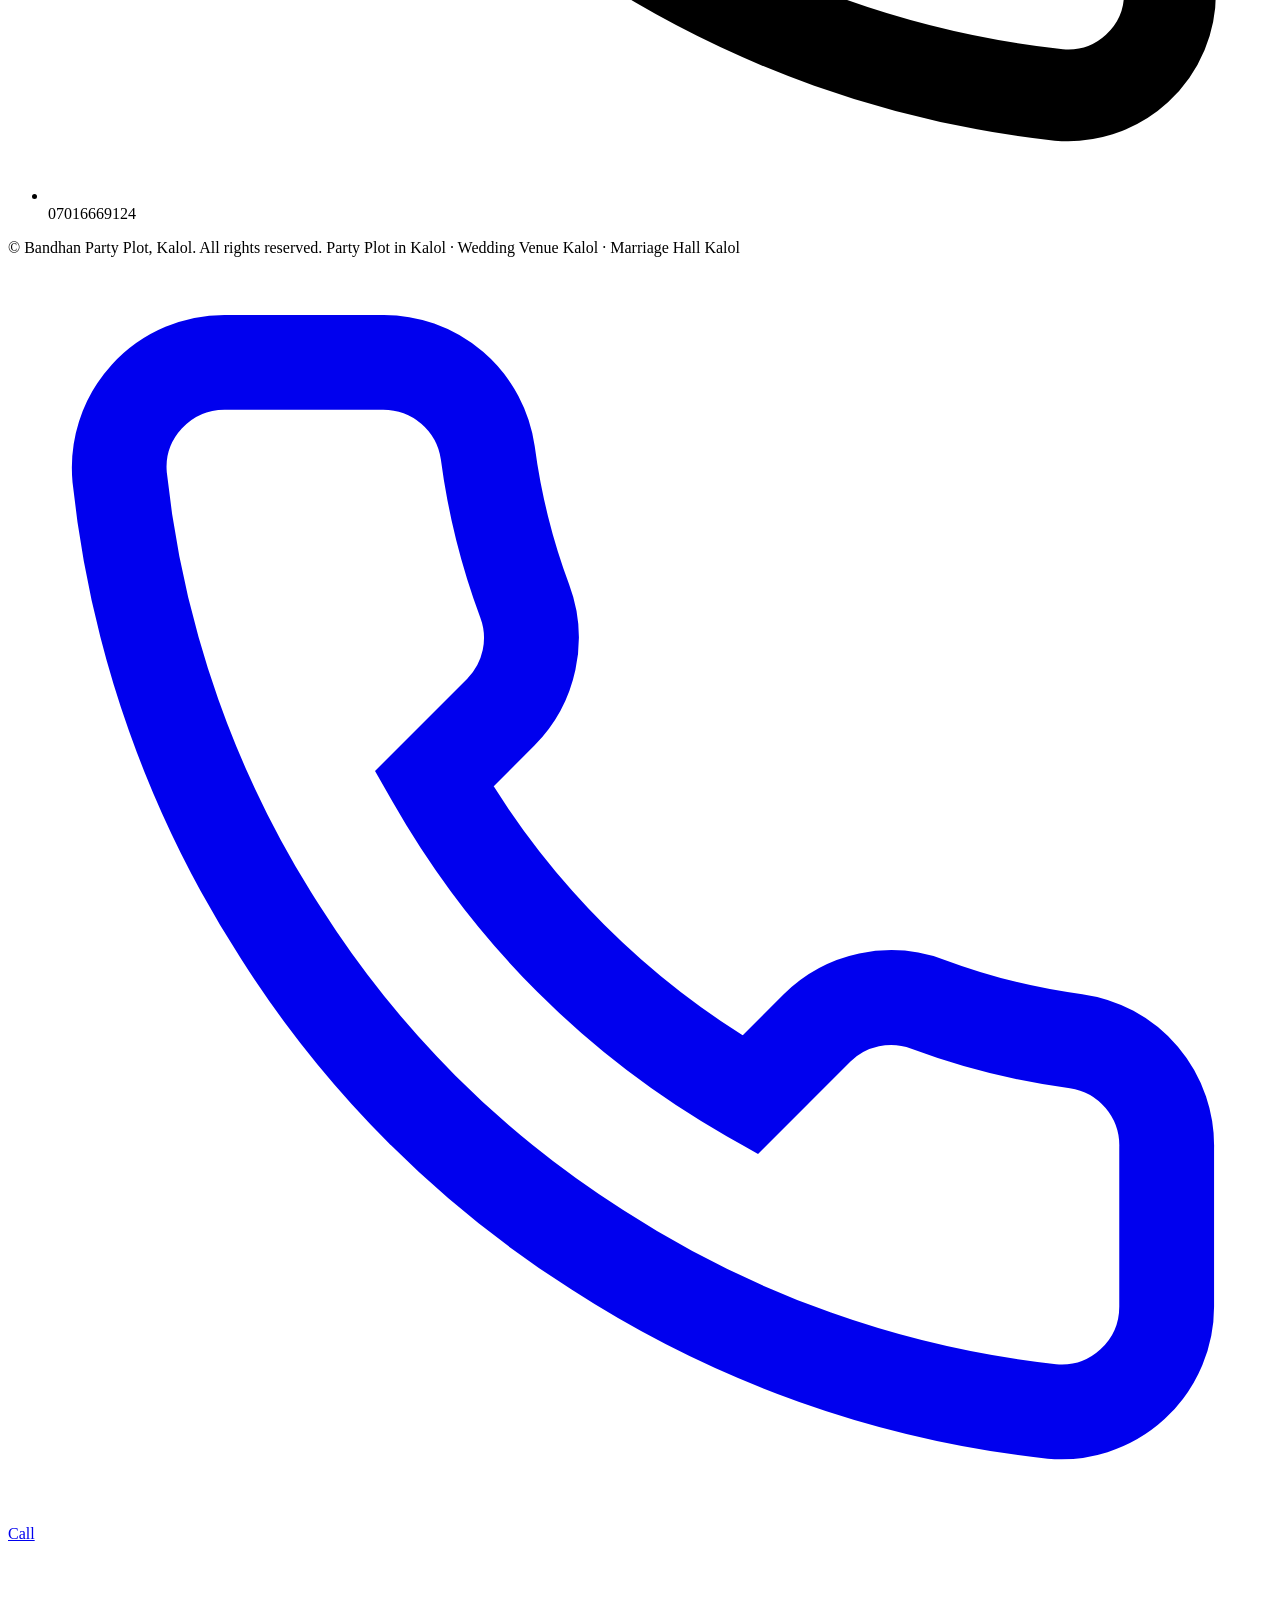
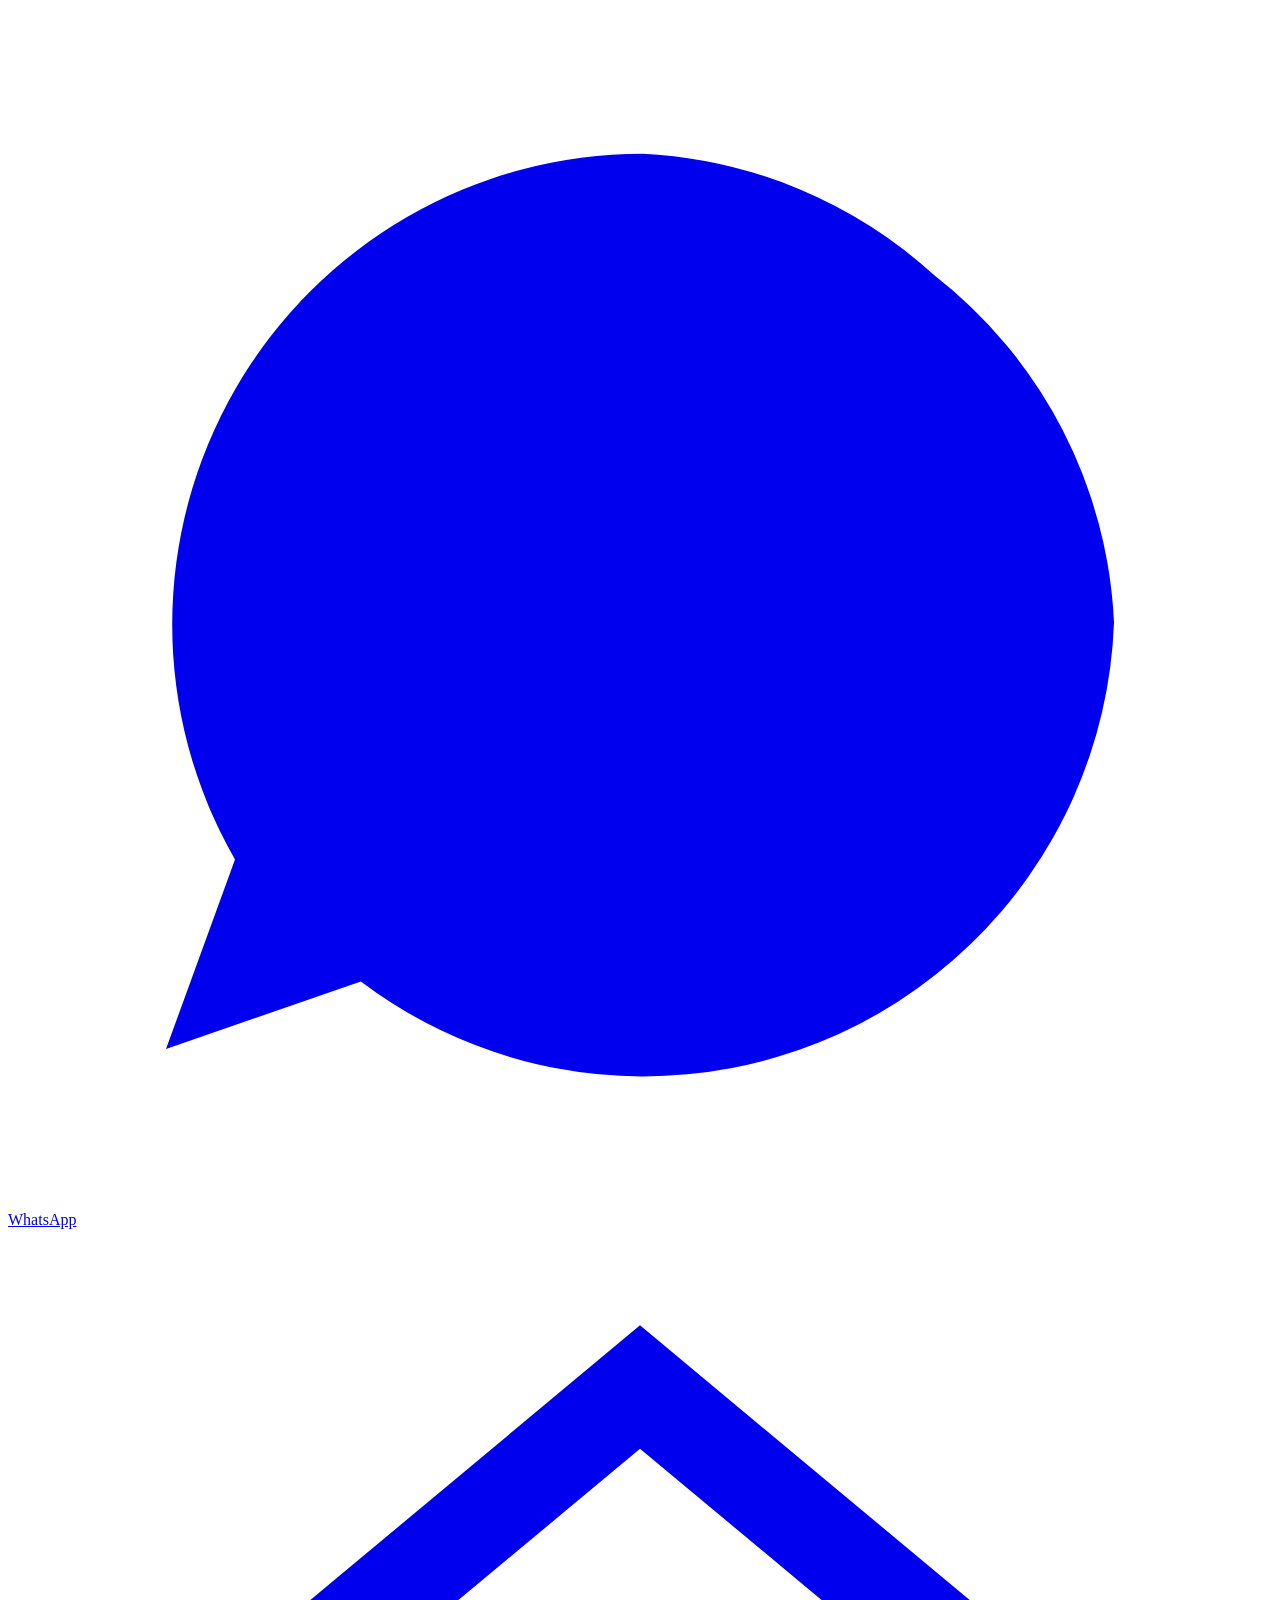
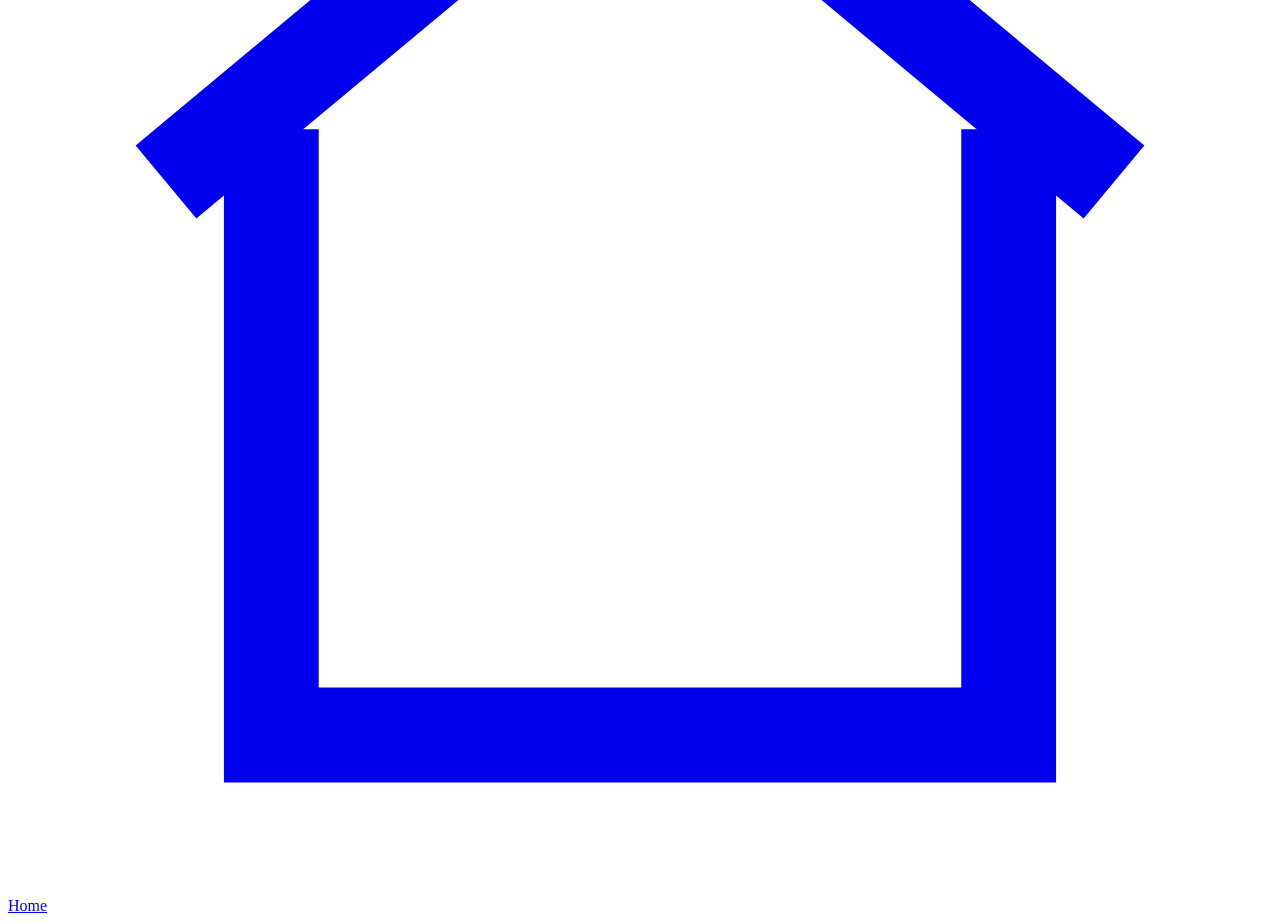
==== commit 06f675eb: "Add files via upload" ====
--- a/booking.html
+++ b/booking.html
@@ -33,7 +33,7 @@
         <svg viewBox="0 0 24 24" fill="none" stroke="currentColor" stroke-width="1.8"><path d="M22 16.92v3a2 2 0 0 1-2.18 2 19.79 19.79 0 0 1-8.63-3.07 19.5 19.5 0 0 1-6-6 19.79 19.79 0 0 1-3.07-8.67A2 2 0 0 1 4.11 2h3a2 2 0 0 1 2 1.72c.127.96.361 1.903.7 2.81a2 2 0 0 1-.45 2.11L8.09 9.91a16 16 0 0 0 6 6l1.27-1.27a2 2 0 0 1 2.11-.45c.907.339 1.85.573 2.81.7A2 2 0 0 1 22 16.92z"/></svg>
         Call Now
       </a>
-      
+      <a href="https://wa.me/917016669124" target="_blank" rel="noopener" class="btn btn-gold">WhatsApp Us</a>
     </div>
     <button class="burger" id="burgerBtn" aria-label="Menu"><span></span><span></span><span></span></button>
   </nav>
@@ -129,35 +129,101 @@
         </div>
       </div>
       <div id="adminUnlocked" style="display:none;">
-        <h3>Manage Booking Calendar</h3>
-        <p>Update slot status for any date. Changes save to this browser only — see the README for connecting a shared backend.</p>
-        <div class="admin-row">
-          <div class="field">
-            <label>Date</label>
-            <input type="date" id="adminDate">
+        <div class="admin-dash-head">
+          <div>
+            <h3>Manage Bookings</h3>
+            <p>Confirm, cancel, edit, or add bookings on behalf of offline (phone / walk-in) customers. Changes save to this browser only — see the README for connecting a shared backend.</p>
           </div>
-          <div class="field">
-            <label>Slot</label>
-            <select id="adminSlot">
-              <option value="morning">Morning</option>
-              <option value="evening">Evening</option>
-              <option value="fullday">Full Day</option>
-            </select>
+          <button class="btn btn-gold btn-sm" id="newOfflineBtn">+ New Offline Booking</button>
+        </div>
+
+        <div class="admin-tabs">
+          <button class="admin-tab active" data-tab="bookings">Bookings <span class="tab-count" id="countBookings">0</span></button>
+          <button class="admin-tab" data-tab="enquiries">Enquiries <span class="tab-count" id="countEnquiries">0</span></button>
+        </div>
+
+        <!-- Bookings tab -->
+        <div class="admin-tab-panel" id="tab-bookings">
+          <div class="admin-filter" id="bookingFilter">
+            <button class="filter-chip active" data-status="all">All</button>
+            <button class="filter-chip" data-status="pending">Pending</button>
+            <button class="filter-chip" data-status="confirmed">Confirmed</button>
+            <button class="filter-chip" data-status="cancelled">Cancelled</button>
           </div>
-          <div class="field">
-            <label>Status</label>
-            <select id="adminStatus">
-              <option value="available">Available</option>
-              <option value="booked">Booked</option>
-            </select>
-          </div>
-          <button class="btn btn-gold btn-sm" id="adminSave">Save</button>
-        </div>
-        <div class="admin-list" id="adminList"><!-- populated by booking.js --></div>
+          <div class="data-table" id="bookingTable"><!-- rendered by booking.js --></div>
+        </div>
+
+        <!-- Enquiries tab -->
+        <div class="admin-tab-panel hidden" id="tab-enquiries">
+          <p style="font-size:.85rem; margin-bottom:16px;">Every homepage enquiry form submission is logged here automatically, in the order it was received, so nothing gets lost even if you don't reply on WhatsApp right away.</p>
+          <div class="data-table" id="enquiryTable"><!-- rendered by booking.js --></div>
+        </div>
       </div>
     </div>
   </div>
 </section>
+
+<!-- ============ ADMIN BOOKING MODAL (add / edit) ============ -->
+<div class="modal-overlay" id="adminBookingModal">
+  <div class="modal-box">
+    <button class="modal-close" id="adminModalClose"><svg viewBox="0 0 24 24" fill="none" stroke="currentColor" stroke-width="2"><line x1="18" y1="6" x2="6" y2="18"/><line x1="6" y1="6" x2="18" y2="18"/></svg></button>
+    <h3 id="adminModalTitle">New Offline Booking</h3>
+    <p class="sub-note">Use this for bookings confirmed by phone or in person.</p>
+    <form id="adminBookingForm">
+      <input type="hidden" id="abId">
+      <div class="field-row">
+        <div class="field">
+          <label for="abDate">Date</label>
+          <input type="date" id="abDate" required>
+        </div>
+        <div class="field">
+          <label for="abSlot">Slot</label>
+          <select id="abSlot">
+            <option value="morning">Morning</option>
+            <option value="evening">Evening</option>
+            <option value="fullday">Full Day</option>
+          </select>
+        </div>
+      </div>
+      <div class="field-row">
+        <div class="field">
+          <label for="abName">Customer Name</label>
+          <input type="text" id="abName" required>
+        </div>
+        <div class="field">
+          <label for="abPhone">Phone Number</label>
+          <input type="tel" id="abPhone" required>
+        </div>
+      </div>
+      <div class="field-row">
+        <div class="field">
+          <label for="abType">Event Type</label>
+          <select id="abType">
+            <option>Wedding</option>
+            <option>Reception</option>
+            <option>Birthday Party</option>
+            <option>Corporate Event</option>
+            <option>Family Function</option>
+            <option>Other</option>
+          </select>
+        </div>
+        <div class="field">
+          <label for="abStatus">Status</label>
+          <select id="abStatus">
+            <option value="confirmed">Confirmed</option>
+            <option value="pending">Pending</option>
+            <option value="cancelled">Cancelled</option>
+          </select>
+        </div>
+      </div>
+      <div class="field">
+        <label for="abMsg">Notes</label>
+        <textarea id="abMsg" rows="3" placeholder="Guest count, advance paid, special requests, etc."></textarea>
+      </div>
+      <button type="submit" class="btn btn-maroon" style="width:100%;">Save Booking</button>
+    </form>
+  </div>
+</div>
 
 <button class="admin-toggle" id="adminToggle">Staff Login</button>
 
@@ -175,6 +241,10 @@
       <div class="field">
         <label for="rPhone">Phone Number</label>
         <input type="tel" id="rPhone" required placeholder="+91 XXXXX XXXXX">
+      </div>
+      <div class="field">
+        <label for="rSlot">Slot</label>
+        <select id="rSlot"><!-- populated by booking.js with only the slots still available on this date --></select>
       </div>
       <div class="field">
         <label for="rType">Event Type</label>
@@ -259,6 +329,7 @@
   </a>
 </div>
 
+<script src="js/data.js"></script>
 <script src="js/main.js"></script>
 <script src="js/booking.js"></script>
 </body>
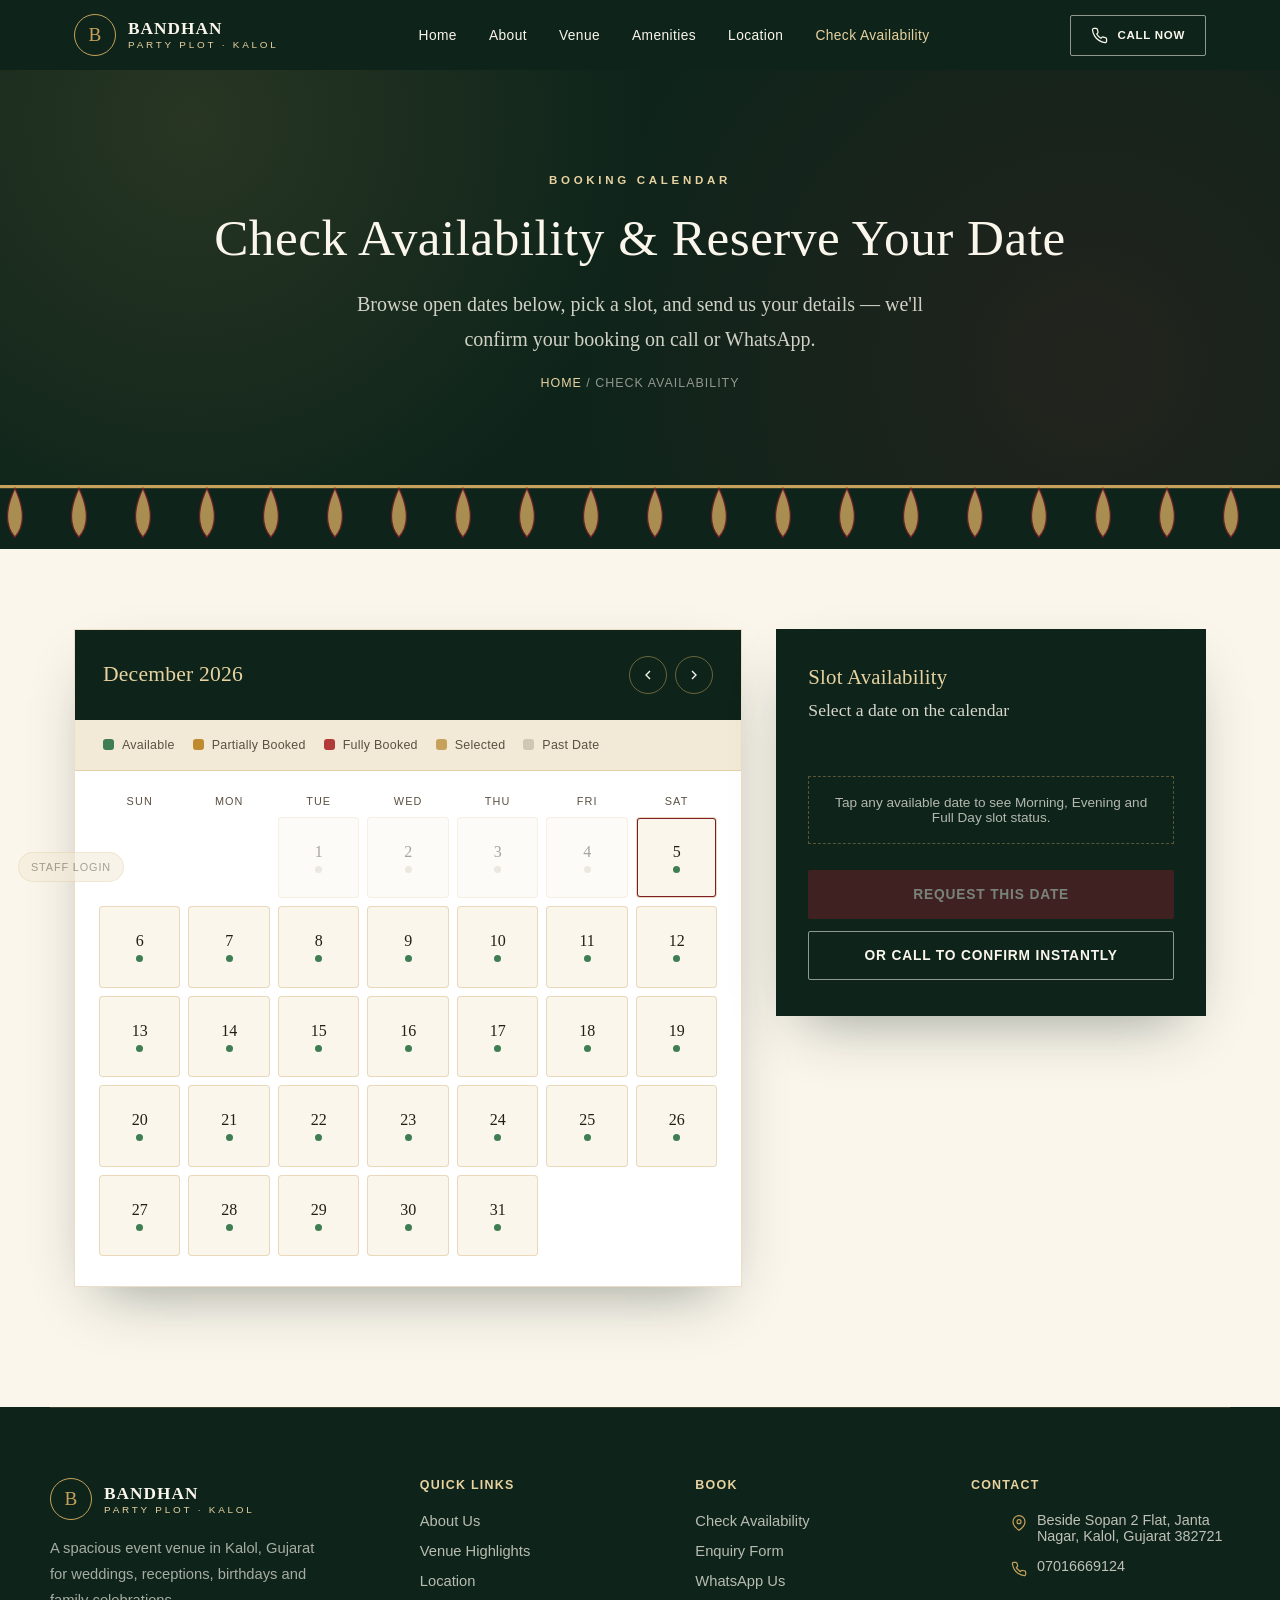
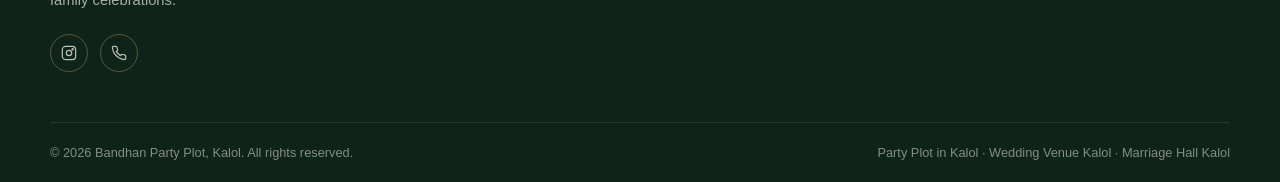
==== commit c5527ec9: "Update booking.html" ====
--- a/booking.html
+++ b/booking.html
@@ -33,7 +33,7 @@
         <svg viewBox="0 0 24 24" fill="none" stroke="currentColor" stroke-width="1.8"><path d="M22 16.92v3a2 2 0 0 1-2.18 2 19.79 19.79 0 0 1-8.63-3.07 19.5 19.5 0 0 1-6-6 19.79 19.79 0 0 1-3.07-8.67A2 2 0 0 1 4.11 2h3a2 2 0 0 1 2 1.72c.127.96.361 1.903.7 2.81a2 2 0 0 1-.45 2.11L8.09 9.91a16 16 0 0 0 6 6l1.27-1.27a2 2 0 0 1 2.11-.45c.907.339 1.85.573 2.81.7A2 2 0 0 1 22 16.92z"/></svg>
         Call Now
       </a>
-      <a href="https://wa.me/917016669124" target="_blank" rel="noopener" class="btn btn-gold">WhatsApp Us</a>
+      
     </div>
     <button class="burger" id="burgerBtn" aria-label="Menu"><span></span><span></span><span></span></button>
   </nav>
--- a/css/style.css
+++ b/css/style.css
@@ -0,0 +1,507 @@
+/* =========================================================
+   BANDHAN PARTY PLOT — Stylesheet
+   Palette: deep green / warm gold / ivory / maroon accent
+   ========================================================= */
+
+:root{
+  --ivory:#FBF6EC;
+  --cream:#F2EAD6;
+  --green-900:#0E241A;
+  --green-800:#15332A;
+  --green-700:#1C3E30;
+  --gold:#C6A15B;
+  --gold-light:#E7D2A0;
+  --maroon:#7C1F2B;
+  --maroon-dark:#5E1620;
+  --ink:#241E15;
+  --ink-soft:#5B5142;
+  --line: rgba(198,161,91,0.35);
+  --ok:#3F7D53;
+  --warn:#C08A2E;
+  --danger:#B23A3A;
+  --shadow: 0 25px 60px -25px rgba(14,36,26,0.45);
+  --ease: cubic-bezier(.22,.61,.36,1);
+}
+*{box-sizing:border-box;}
+html{scroll-behavior:smooth;}
+body{
+  margin:0;
+  font-family:'Jost',sans-serif;
+  background:var(--ivory);
+  color:var(--ink);
+  -webkit-font-smoothing:antialiased;
+  overflow-x:hidden;
+}
+img{max-width:100%; display:block;}
+a{color:inherit; text-decoration:none;}
+h1,h2,h3,h4{font-family:'Marcellus',serif; margin:0; font-weight:400; letter-spacing:.01em;}
+.quote-font{font-family:'Cormorant Garamond', serif;}
+p{line-height:1.75; color:var(--ink-soft); margin:0;}
+.wrap{max-width:1180px; margin:0 auto; padding:0 24px;}
+.eyebrow{
+  font-family:'Jost',sans-serif; text-transform:uppercase; letter-spacing:.32em; font-size:.72rem;
+  color:var(--maroon); font-weight:600; display:flex; align-items:center; gap:14px; margin-bottom:18px;
+}
+.eyebrow::before{content:""; width:34px; height:1px; background:var(--gold);}
+section{position:relative;}
+
+/* ---------- Buttons ---------- */
+.btn{
+  display:inline-flex; align-items:center; justify-content:center; gap:10px;
+  padding:16px 30px; border-radius:2px; font-size:.86rem; letter-spacing:.06em; text-transform:uppercase;
+  font-weight:600; cursor:pointer; border:1px solid transparent; transition:transform .4s var(--ease), box-shadow .4s var(--ease), background .3s, color .3s, border-color .3s;
+  white-space:nowrap; font-family:'Jost',sans-serif;
+}
+.btn svg{width:17px; height:17px; flex:none;}
+.btn-gold{ background:var(--gold); color:var(--green-900); }
+.btn-gold:hover{ transform:translateY(-3px); box-shadow:0 18px 30px -14px rgba(198,161,91,.65); }
+.btn-outline{ background:transparent; color:var(--ivory); border-color:rgba(251,246,236,.55); }
+.btn-outline:hover{ background:rgba(251,246,236,.12); border-color:var(--ivory); transform:translateY(-3px); }
+.btn-maroon{ background:var(--maroon); color:var(--ivory); }
+.btn-maroon:hover{ background:var(--maroon-dark); transform:translateY(-3px); box-shadow:0 18px 30px -14px rgba(124,31,43,.55);}
+.btn-line{ background:transparent; color:var(--green-800); border-color:var(--green-800); }
+.btn-line:hover{ background:var(--green-800); color:var(--ivory); }
+.btn-sm{ padding:10px 18px; font-size:.72rem; }
+.btn[disabled]{ opacity:.45; cursor:not-allowed; transform:none !important; box-shadow:none !important; }
+
+/* ---------- Toran / bandhanwar divider (signature element) ---------- */
+.toran{ width:100%; overflow:hidden; line-height:0; background:var(--ivory); }
+.toran svg{ width:100%; height:auto; display:block; }
+.toran.dark{ background:var(--green-900); }
+
+/* ---------- Header / Nav ---------- */
+header{
+  position:fixed; top:0; left:0; right:0; z-index:200;
+  background:linear-gradient(to bottom, rgba(14,36,26,.9), rgba(14,36,26,0));
+  padding:20px 0 40px; transition:background .4s, padding .4s, box-shadow .4s;
+}
+header.scrolled{ background:rgba(14,36,26,.97); padding:12px 0; box-shadow:0 10px 30px rgba(0,0,0,.25); backdrop-filter:blur(6px); }
+header.solid{ background:var(--green-900); padding:14px 0; }
+nav{ display:flex; align-items:center; justify-content:space-between; max-width:1180px; margin:0 auto; padding:0 24px; }
+.brand{ display:flex; align-items:center; gap:12px; color:var(--ivory); }
+.brand-mark{ width:42px; height:42px; border:1px solid var(--gold); border-radius:50%; display:flex; align-items:center; justify-content:center; font-family:'Marcellus',serif; color:var(--gold); font-size:1.2rem; flex:none;}
+.brand-text{ display:flex; flex-direction:column; line-height:1.15; }
+.brand-text b{ font-family:'Marcellus',serif; font-size:1.08rem; letter-spacing:.06em; }
+.brand-text span{ font-size:.62rem; letter-spacing:.28em; color:var(--gold-light); text-transform:uppercase; }
+.nav-links{ display:flex; gap:32px; list-style:none; margin:0; padding:0; }
+.nav-links a{ color:var(--ivory); font-size:.86rem; letter-spacing:.03em; position:relative; padding-bottom:4px;}
+.nav-links a.active,
+.nav-links a:hover{ color:var(--gold-light); }
+.nav-links a::after{ content:""; position:absolute; left:0; bottom:0; width:0; height:1px; background:var(--gold); transition:width .35s var(--ease); }
+.nav-links a:hover::after{ width:100%; }
+.nav-cta{ display:flex; gap:12px; align-items:center; }
+.nav-cta .btn{ padding:11px 20px; font-size:.72rem; }
+.burger{ display:none; flex-direction:column; gap:5px; cursor:pointer; background:none; border:none; padding:6px; }
+.burger span{ width:24px; height:2px; background:var(--ivory); display:block; }
+.mobile-drawer{ display:none; position:fixed; inset:0; z-index:199; background:rgba(14,36,26,.98); color:var(--ivory); flex-direction:column; align-items:center; justify-content:center; gap:28px; font-family:'Marcellus',serif; font-size:1.35rem; }
+
+/* ---------- reveal-on-scroll ---------- */
+.reveal{ opacity:0; transform:translateY(34px); transition:opacity .9s var(--ease), transform .9s var(--ease); }
+.reveal.in{ opacity:1; transform:translateY(0); }
+.stagger .reveal:nth-child(1){transition-delay:.05s;}
+.stagger .reveal:nth-child(2){transition-delay:.15s;}
+.stagger .reveal:nth-child(3){transition-delay:.25s;}
+.stagger .reveal:nth-child(4){transition-delay:.35s;}
+.stagger .reveal:nth-child(5){transition-delay:.45s;}
+.stagger .reveal:nth-child(6){transition-delay:.55s;}
+
+/* ---------- Section head ---------- */
+.section-head{ max-width:640px; margin-bottom:56px; }
+.section-head.center{ margin-left:auto; margin-right:auto; text-align:center; }
+.section-head.center .eyebrow{ justify-content:center; }
+.section-head.center .eyebrow::before{ display:none; }
+.section-head h2{ font-size:clamp(1.9rem,3.6vw,2.7rem); color:var(--green-900); }
+.section-head p{ margin-top:18px; font-size:1.05rem; }
+.light .section-head h2{ color:var(--ivory); }
+.light .section-head p{ color:rgba(251,246,236,.78); }
+.light .eyebrow{ color:var(--gold-light); }
+
+/* ---------- Page hero (interior pages) ---------- */
+.page-hero{
+  padding:170px 0 90px; background:var(--green-900); color:var(--ivory); position:relative; overflow:hidden;
+  background-image: radial-gradient(circle at 15% 25%, rgba(198,161,91,.14), transparent 40%), radial-gradient(circle at 85% 75%, rgba(124,31,43,.18), transparent 45%);
+}
+.page-hero .eyebrow{ justify-content:center; color:var(--gold-light); }
+.page-hero .eyebrow::before{ display:none; }
+.page-hero h1{ text-align:center; font-size:clamp(2.1rem,4.4vw,3.2rem); }
+.page-hero p.lead{ text-align:center; max-width:600px; margin:20px auto 0; color:rgba(251,246,236,.82); font-family:'Cormorant Garamond',serif; font-size:1.25rem; }
+.breadcrumb{ text-align:center; font-size:.78rem; letter-spacing:.08em; text-transform:uppercase; color:rgba(251,246,236,.55); margin-top:16px; }
+.breadcrumb a{ color:var(--gold-light); }
+
+/* ---------- Hero (home) ---------- */
+.hero{
+  min-height:100svh; position:relative; display:flex; align-items:center;
+  background:var(--green-900); color:var(--ivory); overflow:hidden;
+}
+.hero-pattern{ position:absolute; inset:0; opacity:.5; }
+.hero-glow{ position:absolute; width:900px; height:900px; border-radius:50%; filter:blur(120px); opacity:.22; }
+.hero-glow.g1{ background:var(--gold); top:-320px; left:-260px; }
+.hero-glow.g2{ background:var(--maroon); bottom:-360px; right:-260px; }
+.hero-inner{ max-width:820px; margin:0 auto; text-align:center; padding:170px 24px 130px; position:relative; z-index:2; }
+.hero .eyebrow{ justify-content:center; color:var(--gold-light); }
+.hero .eyebrow::before{ display:none; }
+.hero h1{ font-size:clamp(2.4rem, 5.6vw, 4.3rem); line-height:1.14; color:var(--ivory); }
+.hero h1 em{ font-style:italic; color:var(--gold-light); }
+.hero p.sub{ margin:26px auto 0; max-width:560px; font-family:'Cormorant Garamond',serif; font-size:1.35rem; color:rgba(251,246,236,.88); }
+.hero-btns{ display:flex; gap:16px; justify-content:center; flex-wrap:wrap; margin-top:44px; }
+.hero-scroll{ position:absolute; bottom:34px; left:50%; transform:translateX(-50%); color:var(--gold-light); display:flex; flex-direction:column; align-items:center; gap:8px; font-size:.68rem; letter-spacing:.3em; text-transform:uppercase; opacity:.85; z-index:2;}
+.hero-scroll .line{ width:1px; height:38px; background:linear-gradient(var(--gold), transparent); animation:scrollLine 2.2s infinite var(--ease); }
+@keyframes scrollLine{ 0%{transform:scaleY(0); transform-origin:top;} 50%{transform:scaleY(1); transform-origin:top;} 50.01%{transform-origin:bottom;} 100%{transform:scaleY(0); transform-origin:bottom;} }
+
+/* ---------- About ---------- */
+.about{ padding:120px 0 100px; background:var(--ivory); }
+.about-grid{ display:grid; grid-template-columns:.95fr 1.05fr; gap:70px; align-items:center; }
+.photo-slot{
+  position:relative; border-radius:4px; box-shadow:var(--shadow); width:100%; height:520px;
+  background:
+    repeating-linear-gradient(135deg, rgba(198,161,91,.10) 0 2px, transparent 2px 14px),
+    linear-gradient(160deg, var(--green-800), var(--green-900));
+  display:flex; flex-direction:column; align-items:center; justify-content:center; gap:14px; color:var(--gold-light);
+  border:1px dashed rgba(198,161,91,.5);
+  text-align:center; padding:20px;
+}
+.photo-slot svg{ width:44px; height:44px; opacity:.8; }
+.photo-slot span{ font-size:.72rem; letter-spacing:.14em; text-transform:uppercase; color:rgba(231,210,160,.75); max-width:220px; }
+.about-media{ position:relative; }
+.about-media .frame{ position:absolute; inset:22px -22px -22px 22px; border:1px solid var(--gold); z-index:-1; border-radius:4px; }
+.about-badge{
+  position:absolute; left:-30px; bottom:-30px; background:var(--green-900); color:var(--ivory);
+  padding:26px 30px; text-align:center; box-shadow:var(--shadow); border:1px solid var(--gold);
+}
+.about-badge b{ font-family:'Marcellus',serif; font-size:1.7rem; color:var(--gold-light); display:block; }
+.about-badge span{ font-size:.66rem; letter-spacing:.16em; text-transform:uppercase; color:rgba(251,246,236,.75); }
+.about-copy h2{ font-size:clamp(1.9rem,3.4vw,2.6rem); color:var(--green-900); margin-bottom:22px; }
+.about-copy p + p{ margin-top:16px; }
+.about-list{ list-style:none; margin:30px 0 0; padding:0; display:grid; grid-template-columns:1fr 1fr; gap:14px 24px; }
+.about-list li{ display:flex; align-items:center; gap:10px; font-size:.92rem; color:var(--ink); }
+.about-list svg{ width:16px; height:16px; color:var(--maroon); flex:none; }
+
+/* ---------- Highlights ---------- */
+.highlights{ padding:110px 0; background:var(--cream); }
+.h-grid{ display:grid; grid-template-columns:repeat(3, 1fr); gap:28px; }
+.h-card{
+  background:var(--ivory); padding:40px 30px 34px; border:1px solid var(--line); position:relative; overflow:hidden;
+  transition:transform .5s var(--ease), box-shadow .5s var(--ease), border-color .5s;
+}
+.h-card:hover{ transform:translateY(-8px); box-shadow:var(--shadow); border-color:var(--gold); }
+.h-card .num{ font-family:'Cormorant Garamond',serif; font-style:italic; font-size:.95rem; color:var(--gold); letter-spacing:.05em;}
+.h-icon{ width:52px; height:52px; border-radius:50%; background:var(--green-900); display:flex; align-items:center; justify-content:center; margin:16px 0 22px; transition:background .4s;}
+.h-card:hover .h-icon{ background:var(--maroon); }
+.h-icon svg{ width:24px; height:24px; color:var(--gold-light); }
+.h-card h3{ font-size:1.28rem; color:var(--green-900); margin-bottom:10px; }
+.h-card p{ font-size:.92rem; }
+
+/* ---------- Amenities ---------- */
+.amenities{ padding:110px 0; background:var(--green-900); color:var(--ivory); position:relative; }
+.amenities::before{
+  content:""; position:absolute; inset:0; opacity:.08; pointer-events:none;
+  background-image:radial-gradient(circle at 1px 1px, var(--gold) 1px, transparent 0);
+  background-size:26px 26px;
+}
+.am-cols{ display:grid; grid-template-columns:1fr 1fr; gap:60px; position:relative; }
+.am-block h3{ color:var(--gold-light); font-size:1.3rem; margin-bottom:26px; display:flex; align-items:center; gap:12px; }
+.am-list{ list-style:none; margin:0; padding:0; display:flex; flex-direction:column; gap:16px; }
+.am-list li{ display:flex; gap:14px; align-items:center; padding:16px 18px; border:1px solid rgba(198,161,91,.28); transition:background .35s, transform .35s var(--ease); }
+.am-list li:hover{ background:rgba(198,161,91,.08); transform:translateX(6px); }
+.am-list .ic{ width:38px; height:38px; border-radius:50%; border:1px solid var(--gold); display:flex; align-items:center; justify-content:center; flex:none; }
+.am-list .ic svg{ width:18px; height:18px; color:var(--gold-light); }
+.am-list p{ color:rgba(251,246,236,.9); font-size:.94rem; margin:0; }
+
+/* ---------- Gallery ---------- */
+.gallery{ padding:110px 0 120px; background:var(--ivory); }
+.g-grid{ display:grid; grid-template-columns:repeat(4, 1fr); grid-auto-rows:150px; gap:14px; }
+.g-item{ position:relative; overflow:hidden; border-radius:2px; }
+.g-item.tall{ grid-row:span 2; }
+.g-item.wide{ grid-column:span 2; }
+
+/* ---------- Location ---------- */
+.location{ padding:110px 0; background:var(--cream); }
+.loc-grid{ display:grid; grid-template-columns:1fr 1fr; gap:0; box-shadow:var(--shadow); }
+.loc-map iframe{ width:100%; height:460px; border:0; filter:saturate(.85); }
+.loc-info{ background:var(--green-900); color:var(--ivory); padding:52px 46px; display:flex; flex-direction:column; justify-content:center; gap:22px; }
+.loc-info h3{ font-size:1.7rem; color:var(--gold-light); }
+.loc-row{ display:flex; gap:16px; align-items:flex-start; }
+.loc-row svg{ width:20px; height:20px; color:var(--gold); flex:none; margin-top:3px; }
+.loc-row p{ color:rgba(251,246,236,.85); }
+.loc-info .btn{ align-self:flex-start; margin-top:10px; }
+
+/* ---------- Contact ---------- */
+.contact{ padding:120px 0; background:var(--ivory); }
+.c-grid{ display:grid; grid-template-columns:1.15fr .85fr; gap:0; box-shadow:var(--shadow); }
+.c-form{ background:#fff; padding:54px 50px; border:1px solid var(--line); border-right:none; }
+.c-form h3{ font-size:1.6rem; color:var(--green-900); margin-bottom:8px; }
+.c-form > p{ margin-bottom:30px; }
+.field-row{ display:grid; grid-template-columns:1fr 1fr; gap:18px; }
+.field{ margin-bottom:18px; }
+.field label{ display:block; font-size:.72rem; letter-spacing:.12em; text-transform:uppercase; color:var(--ink-soft); margin-bottom:8px; }
+.field input, .field select, .field textarea{
+  width:100%; border:1px solid #ddd3ba; background:var(--ivory); padding:13px 14px; font-family:'Jost',sans-serif;
+  font-size:.94rem; color:var(--ink); transition:border-color .3s, box-shadow .3s; border-radius:2px;
+}
+.field input:focus, .field select:focus, .field textarea:focus{ outline:none; border-color:var(--gold); box-shadow:0 0 0 3px rgba(198,161,91,.18); }
+.c-form button{ width:100%; margin-top:6px; border:none; }
+.c-side{ background:var(--green-900); color:var(--ivory); padding:54px 44px; display:flex; flex-direction:column; gap:26px; position:relative; }
+.c-side h3{ font-size:1.5rem; color:var(--gold-light); }
+.c-item{ display:flex; gap:14px; align-items:flex-start; }
+.c-item svg{ width:19px; height:19px; color:var(--gold); flex:none; margin-top:2px; }
+.c-item a, .c-item span{ color:rgba(251,246,236,.9); font-size:.94rem; }
+.c-item a:hover{ color:var(--gold-light); }
+.c-side .btn{ margin-top:6px; }
+.wa-btn{ background:#25D366; color:#fff; }
+.wa-btn:hover{ background:#1ebd5a; transform:translateY(-3px); }
+.form-note{ font-size:.78rem; color:var(--ink-soft); margin-top:14px; }
+.form-success{ display:none; padding:16px 18px; background:rgba(63,125,83,.12); border:1px solid var(--ok); color:#2c5a3a; font-size:.88rem; margin-bottom:18px; }
+.form-success.show{ display:block; }
+
+/* ---------- Footer ---------- */
+footer{ background:var(--green-900); color:rgba(251,246,236,.75); }
+.footer-top{ padding:70px 0 50px; display:grid; grid-template-columns:1.4fr 1fr 1fr 1.1fr; gap:40px; border-top:1px solid rgba(198,161,91,.2); }
+.footer-brand .brand{ margin-bottom:16px; }
+.footer-brand p{ color:rgba(251,246,236,.65); font-size:.92rem; max-width:280px; }
+.footer-social{ display:flex; gap:12px; margin-top:20px; }
+.footer-social a{ width:38px; height:38px; border:1px solid rgba(198,161,91,.4); border-radius:50%; display:flex; align-items:center; justify-content:center; transition:all .3s; }
+.footer-social a:hover{ background:var(--gold); border-color:var(--gold); color:var(--green-900); }
+.footer-social svg{ width:16px; height:16px; }
+footer h4{ font-family:'Jost',sans-serif; font-weight:600; letter-spacing:.1em; text-transform:uppercase; font-size:.78rem; color:var(--gold-light); margin-bottom:20px; }
+.footer-links{ list-style:none; padding:0; margin:0; display:flex; flex-direction:column; gap:12px; }
+.footer-links a{ font-size:.92rem; color:rgba(251,246,236,.72); transition:color .3s, padding-left .3s; }
+.footer-links a:hover{ color:var(--gold-light); padding-left:4px; }
+.footer-contact li{ display:flex; gap:10px; align-items:flex-start; font-size:.9rem; margin-bottom:14px; list-style:none; }
+.footer-contact svg{ width:16px; height:16px; color:var(--gold); flex:none; margin-top:3px; }
+.footer-bottom{ border-top:1px solid rgba(198,161,91,.16); padding:22px 0; display:flex; justify-content:space-between; align-items:center; flex-wrap:wrap; gap:10px; font-size:.8rem; color:rgba(251,246,236,.5); }
+
+/* ---------- Floating buttons ---------- */
+.float-stack{ position:fixed; right:22px; bottom:22px; z-index:300; display:flex; flex-direction:column; gap:14px; align-items:flex-end; }
+.fab{ width:58px; height:58px; border-radius:50%; display:flex; align-items:center; justify-content:center; box-shadow:0 14px 30px -8px rgba(0,0,0,.4); transition:transform .35s var(--ease); }
+.fab:hover{ transform:scale(1.08); }
+.fab.wa{ background:#25D366; color:#fff; animation:pulse 2.4s infinite; }
+.fab.call{ background:var(--gold); color:var(--green-900); width:50px; height:50px; }
+.fab svg{ width:26px; height:26px; }
+.fab.call svg{ width:22px; height:22px; }
+@keyframes pulse{ 0%{box-shadow:0 0 0 0 rgba(37,211,102,.55);} 70%{box-shadow:0 0 0 16px rgba(37,211,102,0);} 100%{box-shadow:0 0 0 0 rgba(37,211,102,0);} }
+.mobile-bar{ display:none; }
+
+/* =========================================================
+   BOOKING SYSTEM
+   ========================================================= */
+.booking-shell{ padding:80px 0 120px; background:var(--ivory); }
+.booking-layout{ display:grid; grid-template-columns:1.4fr .9fr; gap:34px; align-items:flex-start; }
+
+.cal-card{ background:#fff; border:1px solid var(--line); box-shadow:var(--shadow); }
+.cal-head{ display:flex; align-items:center; justify-content:space-between; padding:26px 28px; background:var(--green-900); color:var(--ivory); }
+.cal-head h3{ font-size:1.35rem; color:var(--gold-light); }
+.cal-nav{ display:flex; gap:8px; }
+.cal-nav button{ width:38px; height:38px; border-radius:50%; border:1px solid rgba(198,161,91,.5); background:transparent; color:var(--ivory); cursor:pointer; display:flex; align-items:center; justify-content:center; transition:background .3s; }
+.cal-nav button:hover{ background:rgba(198,161,91,.18); }
+.cal-nav svg{ width:16px; height:16px; }
+.cal-legend{ display:flex; gap:18px; flex-wrap:wrap; padding:18px 28px; border-bottom:1px solid var(--line); background:var(--cream); }
+.leg-item{ display:flex; align-items:center; gap:8px; font-size:.78rem; color:var(--ink-soft); letter-spacing:.02em; }
+.leg-dot{ width:11px; height:11px; border-radius:3px; }
+.leg-dot.available{ background:var(--ok); }
+.leg-dot.partial{ background:var(--warn); }
+.leg-dot.booked{ background:var(--danger); }
+.leg-dot.selected{ background:var(--gold); }
+.leg-dot.past{ background:#cfc7b3; }
+
+.cal-grid{ padding:24px 24px 30px; }
+.cal-weekdays{ display:grid; grid-template-columns:repeat(7,1fr); gap:8px; margin-bottom:10px; }
+.cal-weekdays span{ text-align:center; font-size:.68rem; letter-spacing:.1em; text-transform:uppercase; color:var(--ink-soft); }
+.cal-days{ display:grid; grid-template-columns:repeat(7,1fr); gap:8px; }
+.day-cell{
+  aspect-ratio:1/1; border:1px solid var(--line); border-radius:4px; display:flex; flex-direction:column;
+  align-items:center; justify-content:center; gap:5px; cursor:pointer; background:var(--ivory);
+  transition:transform .25s var(--ease), box-shadow .25s var(--ease), border-color .25s; position:relative;
+}
+.day-cell .dnum{ font-family:'Marcellus',serif; font-size:1rem; color:var(--ink); }
+.day-cell .dstatus{ width:7px; height:7px; border-radius:50%; }
+.day-cell.available .dstatus{ background:var(--ok); }
+.day-cell.partial .dstatus{ background:var(--warn); }
+.day-cell.booked .dstatus{ background:var(--danger); }
+.day-cell.empty{ visibility:hidden; cursor:default; }
+.day-cell.past{ opacity:.4; cursor:not-allowed; }
+.day-cell.past .dstatus{ background:#cfc7b3; }
+.day-cell:not(.empty):not(.past):hover{ transform:translateY(-3px); box-shadow:0 12px 22px -12px rgba(14,36,26,.35); border-color:var(--gold); }
+.day-cell.selected{ background:var(--gold); border-color:var(--gold); }
+.day-cell.selected .dnum{ color:var(--green-900); }
+.day-cell.today{ box-shadow:inset 0 0 0 1px var(--maroon); }
+
+.slot-panel{ position:sticky; top:110px; background:var(--green-900); color:var(--ivory); padding:36px 32px; box-shadow:var(--shadow); }
+.slot-panel h3{ color:var(--gold-light); font-size:1.3rem; }
+.slot-panel .sel-date{ font-family:'Cormorant Garamond',serif; font-size:1.1rem; color:rgba(251,246,236,.85); margin-top:6px; }
+.slot-list{ list-style:none; margin:26px 0 0; padding:0; display:flex; flex-direction:column; gap:12px; }
+.slot-list li{ display:flex; justify-content:space-between; align-items:center; padding:14px 16px; border:1px solid rgba(198,161,91,.3); border-radius:3px; }
+.slot-list .s-name{ font-size:.92rem; }
+.slot-list .s-name small{ display:block; color:rgba(251,246,236,.55); font-size:.7rem; margin-top:2px;}
+.tag{ font-size:.66rem; letter-spacing:.1em; text-transform:uppercase; padding:5px 10px; border-radius:20px; font-weight:600; }
+.tag.available{ background:rgba(63,125,83,.22); color:#8fd6a4; }
+.tag.booked{ background:rgba(178,58,58,.22); color:#f0a3a3; }
+.slot-empty-hint{ margin-top:24px; padding:18px; border:1px dashed rgba(198,161,91,.4); font-size:.85rem; color:rgba(251,246,236,.7); text-align:center; }
+.slot-panel .btn{ width:100%; margin-top:26px; }
+.slot-panel .btn + .btn{ margin-top:12px; }
+
+/* Booking request modal */
+.modal-overlay{ display:none; position:fixed; inset:0; background:rgba(14,36,26,.72); z-index:400; align-items:center; justify-content:center; padding:20px; backdrop-filter:blur(3px); }
+.modal-overlay.show{ display:flex; }
+.modal-box{ background:#fff; max-width:520px; width:100%; padding:40px; box-shadow:var(--shadow); position:relative; max-height:90vh; overflow-y:auto; }
+.modal-close{ position:absolute; top:16px; right:16px; width:34px; height:34px; border-radius:50%; border:1px solid var(--line); background:none; cursor:pointer; display:flex; align-items:center; justify-content:center; }
+.modal-close svg{ width:16px; height:16px; }
+.modal-box h3{ font-size:1.4rem; color:var(--green-900); margin-bottom:6px; }
+.modal-box p.sub-note{ font-size:.86rem; margin-bottom:22px; }
+
+/* Admin */
+.admin-toggle{ position:fixed; left:18px; bottom:18px; z-index:150; font-size:.68rem; letter-spacing:.08em; text-transform:uppercase; color:var(--ink-soft); background:var(--cream); border:1px solid var(--line); padding:8px 12px; border-radius:20px; cursor:pointer; opacity:.55; transition:opacity .3s; }
+.admin-toggle:hover{ opacity:1; }
+.admin-panel{ background:var(--cream); border:1px solid var(--line); margin-top:40px; padding:30px 28px; }
+.admin-panel.hidden{ display:none; }
+.admin-panel h3{ color:var(--green-900); font-size:1.2rem; margin-bottom:6px; }
+.admin-row{ display:grid; grid-template-columns:1fr 1fr 1fr auto; gap:12px; margin-top:20px; align-items:end; }
+.admin-row .field{ margin-bottom:0; }
+.admin-list{ margin-top:24px; border-top:1px solid var(--line); padding-top:18px; }
+.admin-entry{ display:flex; justify-content:space-between; align-items:center; padding:10px 0; border-bottom:1px dashed var(--line); font-size:.85rem; }
+.admin-entry button{ background:none; border:none; color:var(--maroon); cursor:pointer; font-size:.78rem; text-decoration:underline; }
+.lock-screen{ text-align:center; padding:40px 20px; }
+.lock-screen input{ max-width:220px; margin:16px auto; text-align:center; }
+
+/* ---------- Admin dashboard v2 ---------- */
+.admin-top{ display:flex; justify-content:space-between; align-items:flex-start; flex-wrap:wrap; gap:16px; }
+.sync-badge{ display:inline-flex; align-items:center; gap:8px; font-size:.72rem; letter-spacing:.06em; text-transform:uppercase; padding:7px 13px; border-radius:20px; font-weight:600; }
+.sync-badge.local{ background:rgba(192,138,46,.15); color:#8a611f; }
+.sync-badge.live{ background:rgba(63,125,83,.15); color:#2c5a3a; }
+.sync-badge .dot{ width:7px; height:7px; border-radius:50%; background:currentColor; }
+.admin-tabs{ display:flex; gap:10px; margin-top:24px; flex-wrap:wrap; }
+.admin-tab{ padding:9px 18px; border:1px solid var(--line); background:#fff; font-size:.78rem; letter-spacing:.04em; text-transform:uppercase; cursor:pointer; border-radius:20px; color:var(--ink-soft); transition:all .25s; }
+.admin-tab.active{ background:var(--green-900); color:var(--ivory); border-color:var(--green-900); }
+.admin-tab .count{ display:inline-block; margin-left:6px; background:rgba(0,0,0,.12); border-radius:10px; padding:1px 7px; font-size:.7rem; }
+.admin-tab.active .count{ background:rgba(255,255,255,.18); }
+.booking-card{ background:#fff; border:1px solid var(--line); border-radius:3px; padding:18px 20px; margin-top:14px; display:flex; justify-content:space-between; gap:16px; align-items:flex-start; flex-wrap:wrap; }
+.bk-info{ display:flex; flex-direction:column; gap:4px; min-width:220px; }
+.bk-date{ font-family:'Marcellus',serif; font-size:1.05rem; color:var(--green-900); }
+.bk-meta{ font-size:.82rem; color:var(--ink-soft); }
+.bk-meta b{ color:var(--ink); font-weight:600; }
+.bk-actions{ display:flex; gap:8px; flex-wrap:wrap; align-items:center; }
+.bk-actions button{ border:1px solid var(--line); background:#fff; padding:8px 14px; font-size:.72rem; text-transform:uppercase; letter-spacing:.04em; cursor:pointer; border-radius:20px; transition:all .2s; }
+.bk-actions .confirm{ color:#2c5a3a; border-color:var(--ok); }
+.bk-actions .confirm:hover{ background:var(--ok); color:#fff; }
+.bk-actions .decline, .bk-actions .cancel{ color:var(--maroon); border-color:var(--maroon); }
+.bk-actions .decline:hover, .bk-actions .cancel:hover{ background:var(--maroon); color:#fff; }
+.bk-actions .edit{ color:var(--ink); }
+.bk-actions .edit:hover{ background:var(--ink); color:#fff; }
+.bk-actions .delete{ color:#999; }
+.bk-actions .delete:hover{ background:#999; color:#fff; }
+.tag.pending{ background:rgba(192,138,46,.18); color:#8a611f; }
+.tag.confirmed{ background:rgba(63,125,83,.18); color:#2c5a3a; }
+.tag.cancelled{ background:rgba(153,153,153,.2); color:#666; text-decoration:line-through; }
+.admin-empty{ padding:30px 10px; text-align:center; color:var(--ink-soft); font-size:.88rem; }
+.admin-add-btn{ margin-top:20px; }
+@media (max-width:640px){
+  .booking-card{ flex-direction:column; }
+  .bk-actions{ width:100%; }
+}
+.hidden{ display:none !important; }
+
+/* ---- Admin dashboard ---- */
+.admin-dash-head{ display:flex; justify-content:space-between; align-items:flex-start; gap:20px; flex-wrap:wrap; }
+.admin-dash-head p{ max-width:560px; margin-top:6px; }
+.admin-tabs{ display:flex; gap:10px; margin:26px 0 20px; border-bottom:1px solid var(--line); }
+.admin-tab{ background:none; border:none; padding:12px 6px; font-family:'Jost',sans-serif; font-size:.86rem; font-weight:600; letter-spacing:.03em; color:var(--ink-soft); cursor:pointer; border-bottom:2px solid transparent; display:flex; align-items:center; gap:8px; }
+.admin-tab.active{ color:var(--green-900); border-bottom-color:var(--maroon); }
+.tab-count{ background:var(--green-900); color:var(--gold-light); font-size:.68rem; padding:2px 8px; border-radius:20px; }
+.admin-tab.active .tab-count{ background:var(--maroon); color:#fff; }
+.admin-tab-panel.hidden{ display:none; }
+.admin-filter{ display:flex; gap:8px; margin-bottom:18px; flex-wrap:wrap; }
+.filter-chip{ background:#fff; border:1px solid var(--line); padding:8px 16px; border-radius:20px; font-size:.76rem; letter-spacing:.03em; text-transform:uppercase; cursor:pointer; color:var(--ink-soft); transition:all .25s; }
+.filter-chip.active{ background:var(--green-900); color:var(--gold-light); border-color:var(--green-900); }
+
+.data-table{ display:flex; flex-direction:column; gap:10px; }
+.d-row{ display:grid; grid-template-columns:110px 90px 1.3fr 1fr 100px auto; gap:14px; align-items:center; background:#fff; border:1px solid var(--line); padding:14px 16px; font-size:.84rem; }
+.d-row .d-date{ font-family:'Marcellus',serif; color:var(--green-900); }
+.d-row .d-slot{ font-size:.72rem; text-transform:uppercase; letter-spacing:.06em; color:var(--ink-soft); }
+.d-row .d-cust b{ display:block; color:var(--ink); }
+.d-row .d-cust span{ font-size:.78rem; color:var(--ink-soft); }
+.d-row .d-type{ color:var(--ink-soft); }
+.d-row .d-actions{ display:flex; gap:6px; flex-wrap:wrap; justify-content:flex-end; }
+.d-row .d-actions button{ background:none; border:1px solid var(--line); padding:6px 10px; font-size:.7rem; text-transform:uppercase; letter-spacing:.04em; cursor:pointer; border-radius:2px; transition:all .2s; }
+.d-row .d-actions button.confirm{ color:var(--ok); border-color:var(--ok); }
+.d-row .d-actions button.confirm:hover{ background:var(--ok); color:#fff; }
+.d-row .d-actions button.cancel{ color:var(--danger); border-color:var(--danger); }
+.d-row .d-actions button.cancel:hover{ background:var(--danger); color:#fff; }
+.d-row .d-actions button.edit{ color:var(--ink); }
+.d-row .d-actions button.edit:hover{ background:var(--ink); color:#fff; }
+.d-row .d-actions button.delete{ color:var(--ink-soft); }
+.d-row .d-actions button.delete:hover{ background:var(--ink-soft); color:#fff; }
+.status-badge{ font-size:.66rem; letter-spacing:.08em; text-transform:uppercase; padding:5px 10px; border-radius:20px; font-weight:600; text-align:center; }
+.status-badge.pending{ background:rgba(192,138,46,.16); color:#8a5f1c; }
+.status-badge.confirmed{ background:rgba(63,125,83,.16); color:#2c5a3a; }
+.status-badge.cancelled{ background:rgba(178,58,58,.14); color:#8f2e2e; }
+.status-badge.new{ background:rgba(124,31,43,.14); color:var(--maroon); }
+.status-badge.contacted{ background:rgba(192,138,46,.16); color:#8a5f1c; }
+.status-badge.closed{ background:#e7e2d3; color:var(--ink-soft); }
+.empty-state{ text-align:center; padding:40px 20px; color:var(--ink-soft); font-size:.9rem; border:1px dashed var(--line); background:#fff; }
+
+/* enquiry rows: different column layout */
+.e-row{ display:grid; grid-template-columns:1fr 1.3fr 1fr 110px auto; gap:14px; align-items:center; background:#fff; border:1px solid var(--line); padding:14px 16px; font-size:.84rem; }
+.e-row .e-when{ font-size:.72rem; color:var(--ink-soft); }
+.e-row .e-cust b{ display:block; color:var(--ink); }
+.e-row .e-cust span{ font-size:.78rem; color:var(--ink-soft); }
+.e-row .e-msg{ color:var(--ink-soft); font-size:.8rem; max-height:3.2em; overflow:hidden; }
+.e-row select{ border:1px solid var(--line); padding:6px 8px; font-size:.72rem; border-radius:2px; }
+.e-row .d-actions{ display:flex; gap:6px; justify-content:flex-end; }
+.e-row .d-actions button{ background:none; border:1px solid var(--line); padding:6px 10px; font-size:.7rem; cursor:pointer; border-radius:2px; color:var(--ink-soft); }
+.e-row .d-actions button:hover{ background:var(--ink-soft); color:#fff; }
+
+@media (max-width:780px){
+  .d-row{ grid-template-columns:1fr 1fr; row-gap:8px; }
+  .d-row .d-actions{ grid-column:1 / -1; justify-content:flex-start; }
+  .e-row{ grid-template-columns:1fr 1fr; row-gap:8px; }
+  .e-row .d-actions{ grid-column:1 / -1; justify-content:flex-start; }
+  .admin-dash-head{ flex-direction:column; }
+}
+
+/* ---------- Responsive ---------- */
+@media (max-width:980px){
+  .nav-links, .nav-cta .btn.btn-outline{ display:none; }
+  .burger{ display:flex; }
+  .about-grid{ grid-template-columns:1fr; gap:56px; }
+  .photo-slot{ height:360px; }
+  .h-grid{ grid-template-columns:repeat(2,1fr); }
+  .am-cols{ grid-template-columns:1fr; gap:34px; }
+  .g-grid{ grid-template-columns:repeat(3,1fr); grid-auto-rows:140px; }
+  .loc-grid, .c-grid{ grid-template-columns:1fr; }
+  .loc-map iframe{ height:340px; }
+  .c-form{ border-right:1px solid var(--line); border-bottom:none; padding:44px 30px; }
+  .c-side{ padding:44px 30px; }
+  .footer-top{ grid-template-columns:1fr 1fr; }
+  .booking-layout{ grid-template-columns:1fr; }
+  .slot-panel{ position:static; }
+  .admin-row{ grid-template-columns:1fr 1fr; }
+}
+@media (max-width:640px){
+  .wrap{ padding:0 18px; }
+  .hero-inner{ padding:150px 18px 110px; }
+  .hero-btns{ flex-direction:column; width:100%; }
+  .hero-btns .btn{ width:100%; }
+  .h-grid{ grid-template-columns:1fr; }
+  .g-grid{ grid-template-columns:repeat(2,1fr); grid-auto-rows:130px; }
+  .g-item.wide{ grid-column:span 2; }
+  .g-item.tall{ grid-row:span 1; }
+  .field-row{ grid-template-columns:1fr; }
+  .footer-top{ grid-template-columns:1fr 1fr; gap:34px 24px; padding:56px 0 40px; }
+  .about-badge{ left:0; bottom:-24px; padding:16px 20px; }
+  .about-media .frame{ display:none; }
+  .float-stack{ right:14px; bottom:84px; }
+  .day-cell .dnum{ font-size:.85rem; }
+  .cal-legend{ gap:10px 16px; }
+  .admin-row{ grid-template-columns:1fr; }
+  .mobile-bar{
+    display:flex; position:fixed; bottom:0; left:0; right:0; z-index:250; background:var(--green-900);
+    border-top:1px solid rgba(198,161,91,.3);
+  }
+  .mobile-bar a{ flex:1; text-align:center; padding:14px 8px; font-size:.78rem; letter-spacing:.04em; text-transform:uppercase; font-weight:600; display:flex; flex-direction:column; align-items:center; gap:4px; color:var(--ivory); }
+  .mobile-bar a svg{ width:19px; height:19px; }
+  .mobile-bar a.call{ color:var(--gold-light); border-right:1px solid rgba(198,161,91,.25); }
+  body{ padding-bottom:64px; }
+}
+@media (prefers-reduced-motion: reduce){
+  *{ animation:none !important; transition:none !important; }
+  .reveal{ opacity:1; transform:none; }
+}
